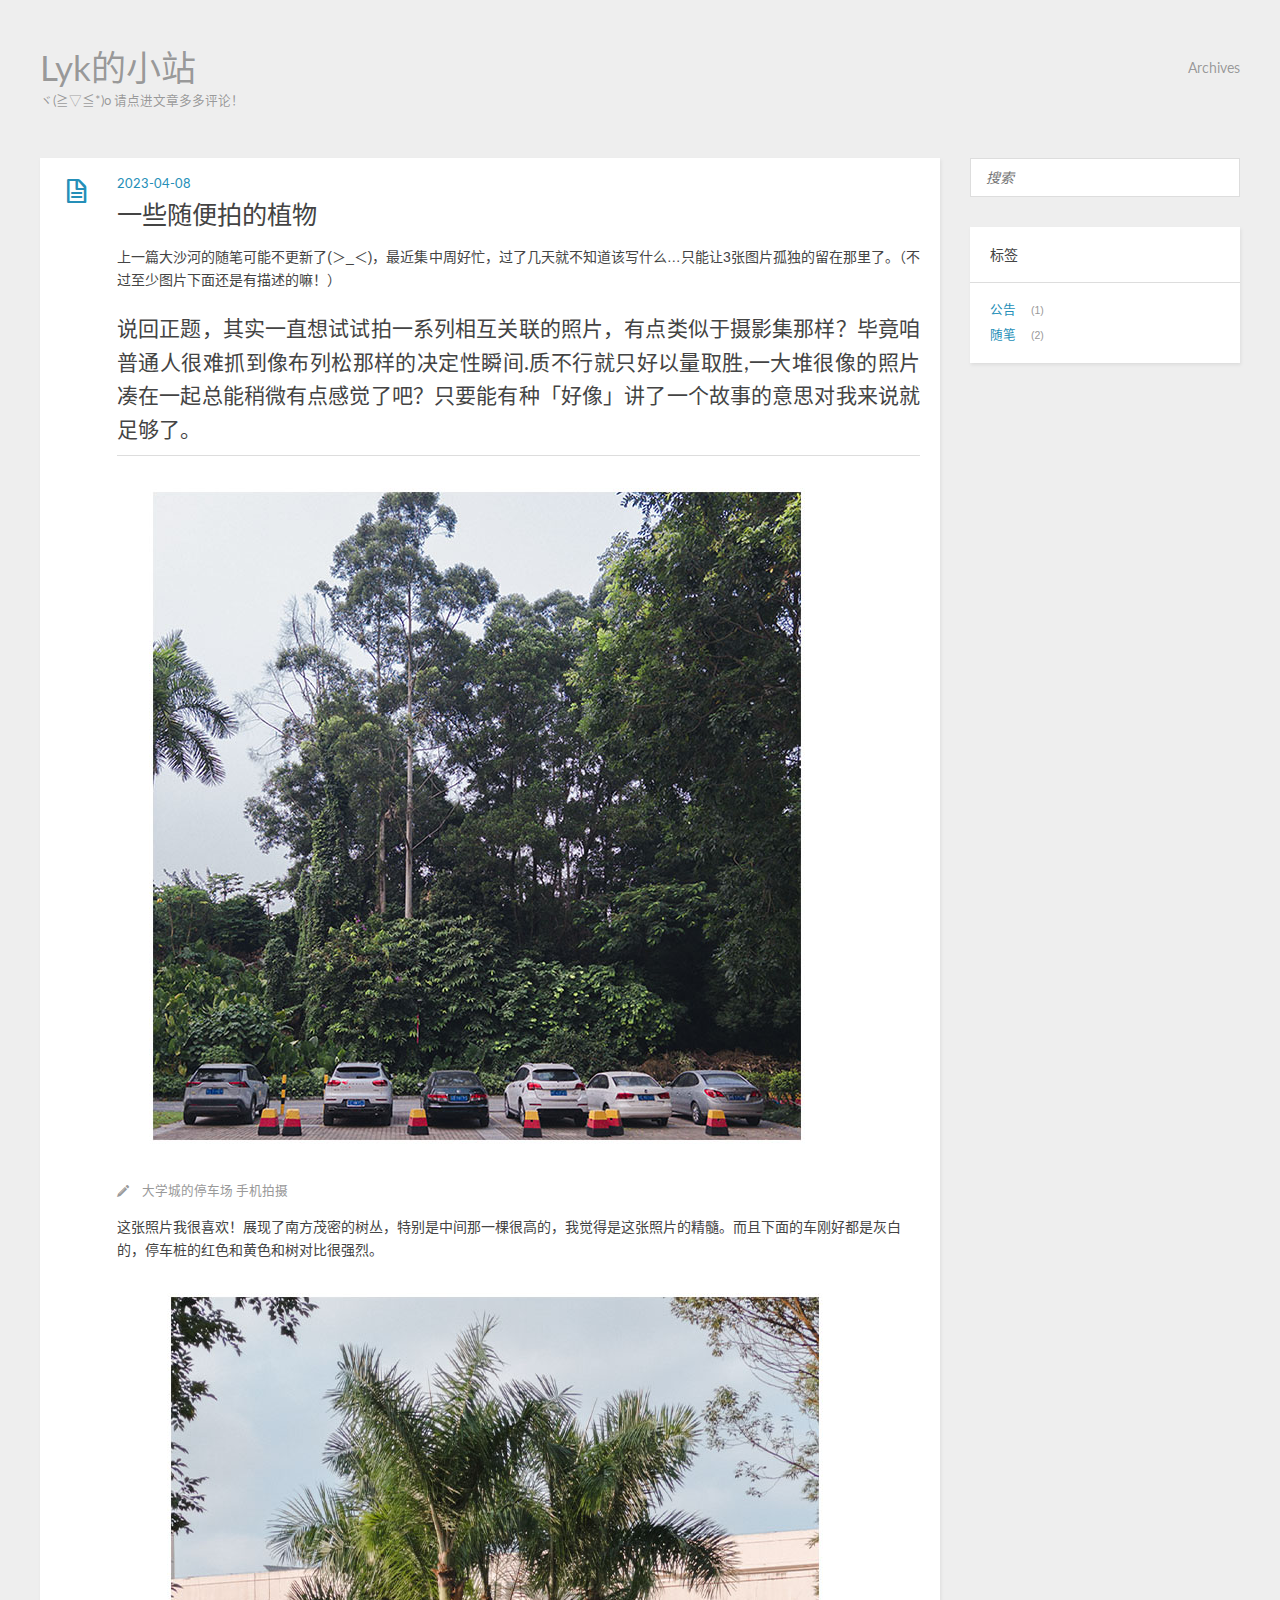
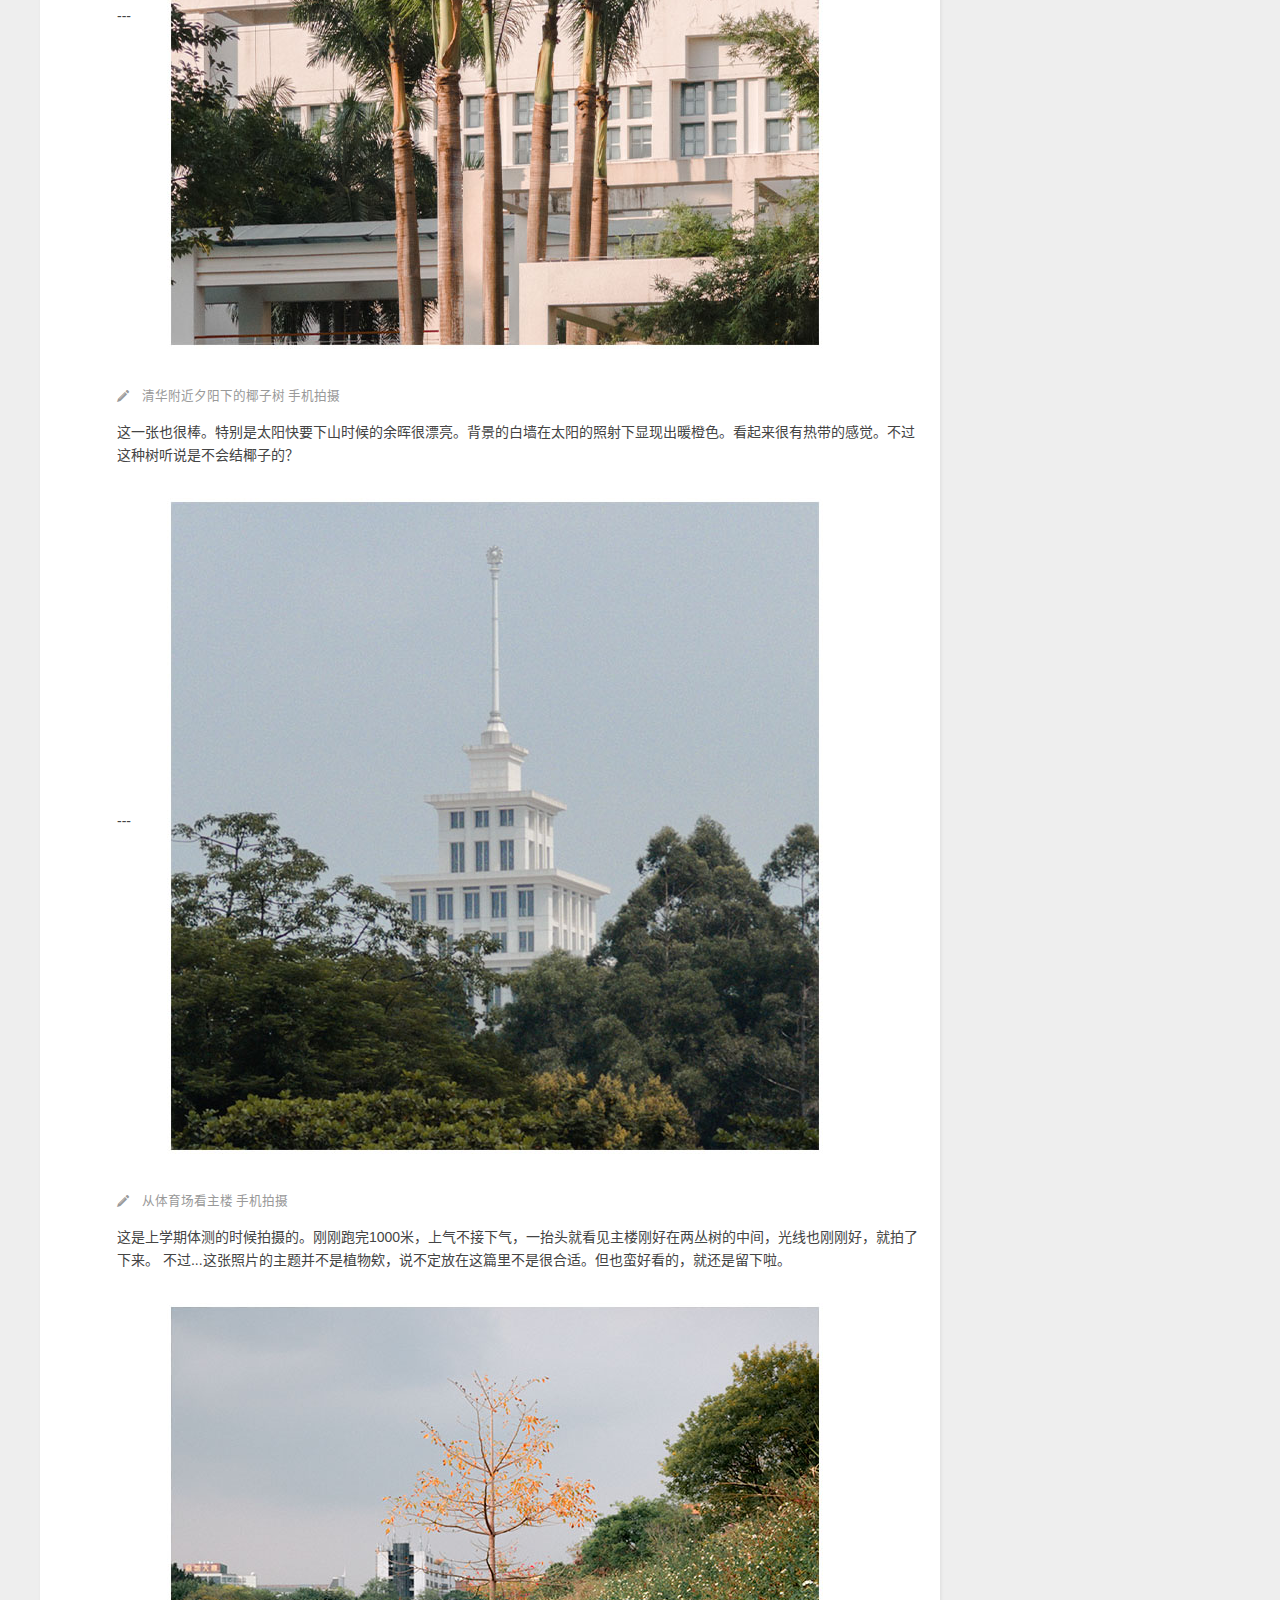
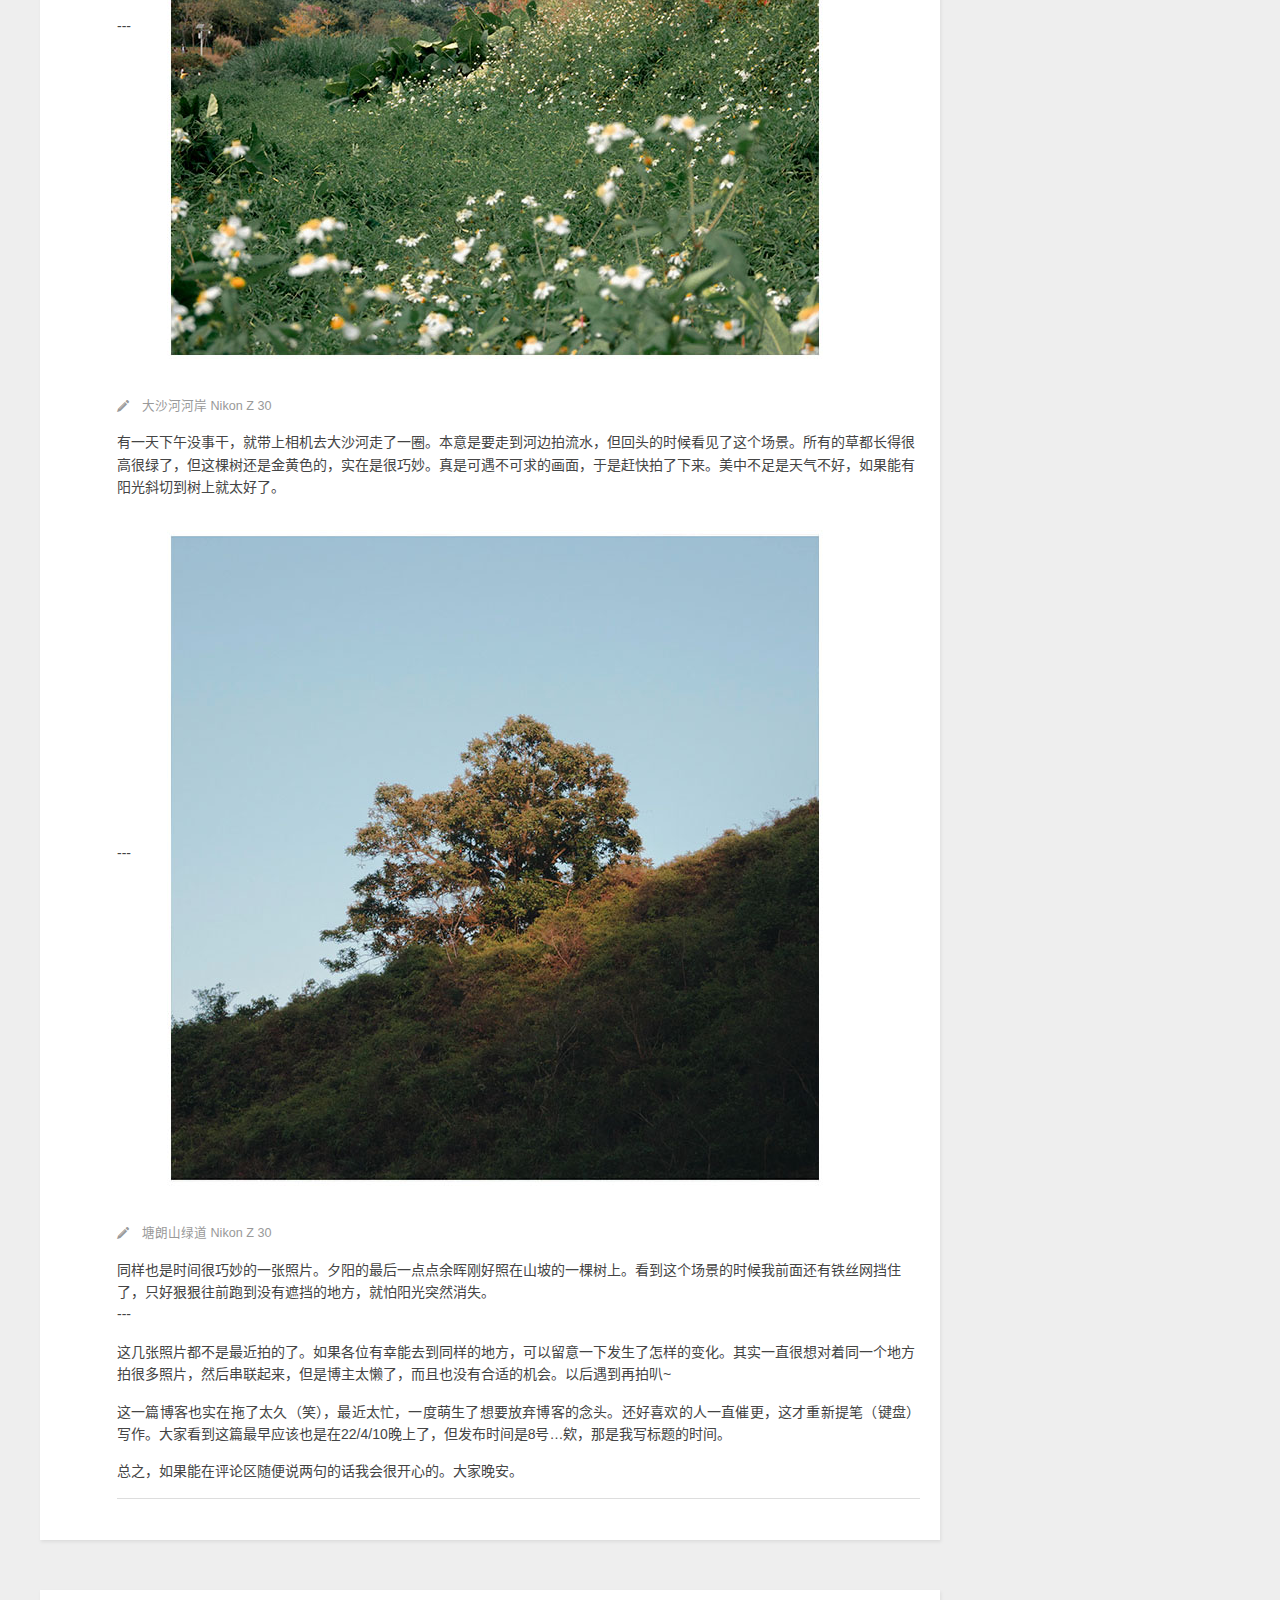
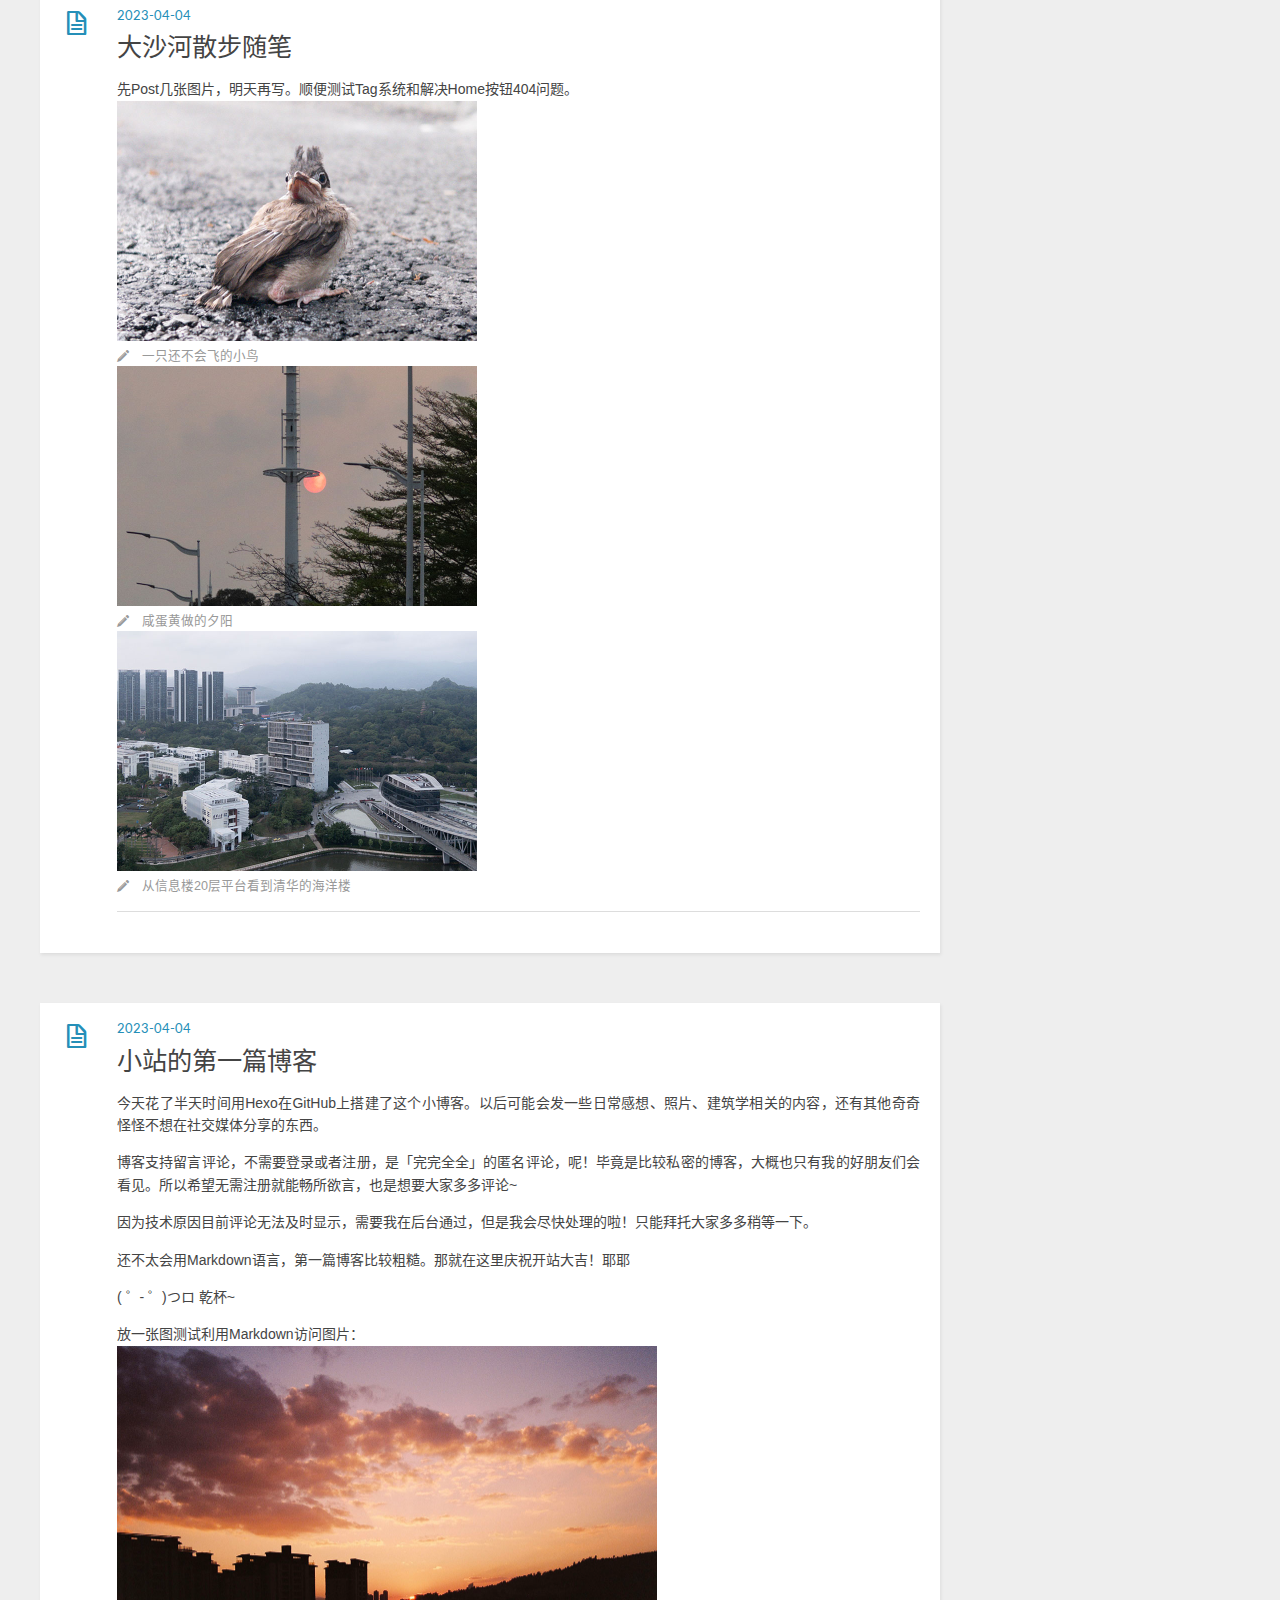
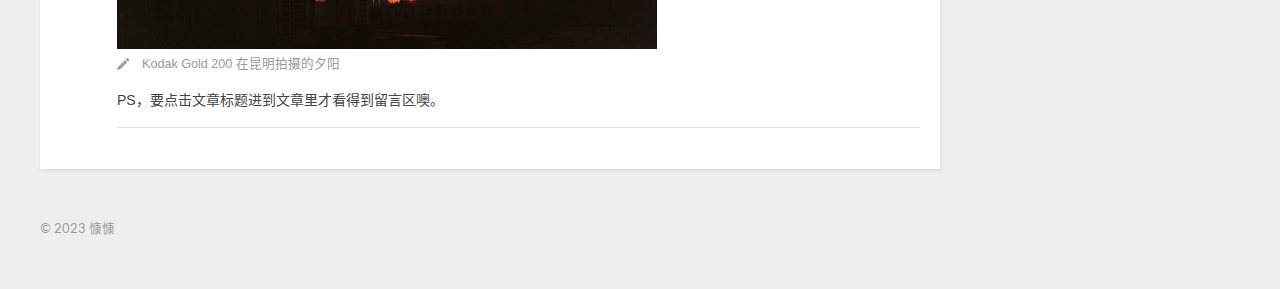
==== index.html @ 4bfc45bc "Site updated: 2023-04-10 20:25:50" ====
<!DOCTYPE HTML>
<html lang="zh-CN">
<head>
  <meta charset="utf-8">
  
  <title>Lyk的小站</title>
  <meta name="author" content="慷慷">
  
  <meta name="viewport" content="width=device-width, initial-scale=1, maximum-scale=1">

  
  <meta property="og:site_name" content="Lyk的小站"/>

  
    <meta property="og:image" content=""/>
  

  <link rel="shortcut icon" href="/favicon.png">
  
  
<link rel="stylesheet" href="/css/style.css">

  <!--[if lt IE 9]><script src="https://cdn.jsdelivr.net/npm/html5shiv@3.7.3/dist/html5shiv.min.js"></script><![endif]-->
  

<meta name="generator" content="Hexo 6.3.0"></head>


<body>
  <header id="header" class="inner"><div class="alignleft">
  <h1><a href="/">Lyk的小站</a></h1>
  <h2><a href="/">ヾ(≧▽≦*)o 请点进文章多多评论！</a></h2>
</div>
<nav id="main-nav" class="alignright">
  <ul>
    
      <li><a href="/archives">Archives</a></li>
    
  </ul>
  <div class="clearfix"></div>
</nav>
<div class="clearfix"></div>
</header>
  <div id="content" class="inner">
    <div id="main-col" class="alignleft"><div id="wrapper">
  <article id="post-一些随便拍的植物" class="h-entry post" itemprop="blogPost" itemscope itemtype="https://schema.org/BlogPosting">
  
  <div class="post-content">
    <header>
      
        <div class="icon"></div>
        <time class="dt-published" datetime="2023-04-08T10:37:23.000Z"><a href="/2023/04/08/%E4%B8%80%E4%BA%9B%E9%9A%8F%E4%BE%BF%E6%8B%8D%E7%9A%84%E6%A4%8D%E7%89%A9/">2023-04-08</a></time>
      
      
  
    <h1 class="title"><a href="/2023/04/08/%E4%B8%80%E4%BA%9B%E9%9A%8F%E4%BE%BF%E6%8B%8D%E7%9A%84%E6%A4%8D%E7%89%A9/">一些随便拍的植物</a></h1>
  

    </header>
    <div class="e-content entry" itemprop="articleBody">
      
        <p>上一篇大沙河的随笔可能不更新了(＞_＜)，最近集中周好忙，过了几天就不知道该写什么…只能让3张图片孤独的留在那里了。（不过至少图片下面还是有描述的嘛！）</p>
<h2 id="说回正题，其实一直想试试拍一系列相互关联的照片，有点类似于摄影集那样？毕竟咱普通人很难抓到像布列松那样的决定性瞬间-质不行就只好以量取胜-一大堆很像的照片凑在一起总能稍微有点感觉了吧？只要能有种「好像」讲了一个故事的意思对我来说就足够了。"><a href="#说回正题，其实一直想试试拍一系列相互关联的照片，有点类似于摄影集那样？毕竟咱普通人很难抓到像布列松那样的决定性瞬间-质不行就只好以量取胜-一大堆很像的照片凑在一起总能稍微有点感觉了吧？只要能有种「好像」讲了一个故事的意思对我来说就足够了。" class="headerlink" title="说回正题，其实一直想试试拍一系列相互关联的照片，有点类似于摄影集那样？毕竟咱普通人很难抓到像布列松那样的决定性瞬间.质不行就只好以量取胜,一大堆很像的照片凑在一起总能稍微有点感觉了吧？只要能有种「好像」讲了一个故事的意思对我来说就足够了。"></a>说回正题，其实一直想试试拍一系列相互关联的照片，有点类似于摄影集那样？毕竟咱普通人很难抓到像布列松那样的决定性瞬间.质不行就只好以量取胜,一大堆很像的照片凑在一起总能稍微有点感觉了吧？只要能有种「好像」讲了一个故事的意思对我来说就足够了。</h2><img src="/images/0408_1.jpg" alt="大学城的停车场 手机拍摄" width="720" height="720" align="middle" />

<p align = "left">
这张照片我很喜欢！展现了南方茂密的树丛，特别是中间那一棵很高的，我觉得是这张照片的精髓。而且下面的车刚好都是灰白的，停车桩的红色和黄色和树对比很强烈。
</p>
---
<img src="/images/0408_2.jpg" alt="清华附近夕阳下的椰子树 手机拍摄" width="720" height="720" align="middle" />

<p align = "left">
这一张也很棒。特别是太阳快要下山时候的余晖很漂亮。背景的白墙在太阳的照射下显现出暖橙色。看起来很有热带的感觉。不过这种树听说是不会结椰子的？
</p>
---
<img src="/images/0408_3.jpg" alt="从体育场看主楼 手机拍摄" width="720" height="720" align="middle" />

<p align = "left">
这是上学期体测的时候拍摄的。刚刚跑完1000米，上气不接下气，一抬头就看见主楼刚好在两丛树的中间，光线也刚刚好，就拍了下来。
不过...这张照片的主题并不是植物欸，说不定放在这篇里不是很合适。但也蛮好看的，就还是留下啦。
</p>
---
<img src="/images/0408_5.jpg" alt="大沙河河岸 Nikon Z 30" width="720" height="720" align="middle" />

<p align = "left">
有一天下午没事干，就带上相机去大沙河走了一圈。本意是要走到河边拍流水，但回头的时候看见了这个场景。所有的草都长得很高很绿了，但这棵树还是金黄色的，实在是很巧妙。真是可遇不可求的画面，于是赶快拍了下来。美中不足是天气不好，如果能有阳光斜切到树上就太好了。
</p>
---
<img src="/images/0408_6.jpg" alt="塘朗山绿道 Nikon Z 30" width="720" height="720" align="middle" />

<p align = "left">
同样也是时间很巧妙的一张照片。夕阳的最后一点点余晖刚好照在山坡的一棵树上。看到这个场景的时候我前面还有铁丝网挡住了，只好狠狠往前跑到没有遮挡的地方，就怕阳光突然消失。
</p>
---
<p align = "left">
这几张照片都不是最近拍的了。如果各位有幸能去到同样的地方，可以留意一下发生了怎样的变化。其实一直很想对着同一个地方拍很多照片，然后串联起来，但是博主太懒了，而且也没有合适的机会。以后遇到再拍叭~

<p>这一篇博客也实在拖了太久（笑），最近太忙，一度萌生了想要放弃博客的念头。还好喜欢的人一直催更，这才重新提笔（键盘）写作。大家看到这篇最早应该也是在22&#x2F;4&#x2F;10晚上了，但发布时间是8号…欸，那是我写标题的时间。</p>
<p>总之，如果能在评论区随便说两句的话我会很开心的。大家晚安。</p>
</p>
      
    </div>
    <footer>
      
        
        
      
      <div class="clearfix"></div>
    </footer>
  </div>
</article>




  <article id="post-大沙河散步随笔" class="h-entry post" itemprop="blogPost" itemscope itemtype="https://schema.org/BlogPosting">
  
  <div class="post-content">
    <header>
      
        <div class="icon"></div>
        <time class="dt-published" datetime="2023-04-04T13:15:57.000Z"><a href="/2023/04/04/%E5%A4%A7%E6%B2%99%E6%B2%B3%E6%95%A3%E6%AD%A5%E9%9A%8F%E7%AC%94/">2023-04-04</a></time>
      
      
  
    <h1 class="title"><a href="/2023/04/04/%E5%A4%A7%E6%B2%99%E6%B2%B3%E6%95%A3%E6%AD%A5%E9%9A%8F%E7%AC%94/">大沙河散步随笔</a></h1>
  

    </header>
    <div class="e-content entry" itemprop="articleBody">
      
        <p>先Post几张图片，明天再写。顺便测试Tag系统和解决Home按钮404问题。<br><img src="/images/0404_1.jpg" alt="一只还不会飞的小鸟" width="360" height="240" align="middle" /></p>
<img src="/images/0404_2.jpg" alt="咸蛋黄做的夕阳" width="360" height="240" align="middle" />

<img src="/images/0404_3.jpg" alt="从信息楼20层平台看到清华的海洋楼" width="360" height="240" align="middle" />
      
    </div>
    <footer>
      
        
        
      
      <div class="clearfix"></div>
    </footer>
  </div>
</article>




  <article id="post-小站的第一篇博客" class="h-entry post" itemprop="blogPost" itemscope itemtype="https://schema.org/BlogPosting">
  
  <div class="post-content">
    <header>
      
        <div class="icon"></div>
        <time class="dt-published" datetime="2023-04-04T08:40:36.000Z"><a href="/2023/04/04/%E5%B0%8F%E7%AB%99%E7%9A%84%E7%AC%AC%E4%B8%80%E7%AF%87%E5%8D%9A%E5%AE%A2/">2023-04-04</a></time>
      
      
  
    <h1 class="title"><a href="/2023/04/04/%E5%B0%8F%E7%AB%99%E7%9A%84%E7%AC%AC%E4%B8%80%E7%AF%87%E5%8D%9A%E5%AE%A2/">小站的第一篇博客</a></h1>
  

    </header>
    <div class="e-content entry" itemprop="articleBody">
      
        <p>今天花了半天时间用Hexo在GitHub上搭建了这个小博客。以后可能会发一些日常感想、照片、建筑学相关的内容，还有其他奇奇怪怪不想在社交媒体分享的东西。</p>
<p>博客支持留言评论，不需要登录或者注册，是「完完全全」的匿名评论，呢！毕竟是比较私密的博客，大概也只有我的好朋友们会看见。所以希望无需注册就能畅所欲言，也是想要大家多多评论~</p>
<p>因为技术原因目前评论无法及时显示，需要我在后台通过，但是我会尽快处理的啦！只能拜托大家多多稍等一下。</p>
<p>还不太会用Markdown语言，第一篇博客比较粗糙。那就在这里庆祝开站大吉！耶耶</p>
<p> ( ゜- ゜)つロ 乾杯~</p>
<p>放一张图测试利用Markdown访问图片：<br><img src="/images/Sunset.jpg" alt="Kodak Gold 200 在昆明拍摄的夕阳" width="540" height="303" align="middle" /></p>
<p>PS，要点击文章标题进到文章里才看得到留言区噢。</p>

      
    </div>
    <footer>
      
        
        
      
      <div class="clearfix"></div>
    </footer>
  </div>
</article>





<nav id="pagination">
  
  
  <div class="clearfix"></div>
</nav></div></div>
    <aside id="sidebar" class="alignright">
  <div class="search">
  <form action="//google.com/search" method="get" accept-charset="utf-8">
    <input type="search" name="q" results="0" placeholder="搜索">
    <input type="hidden" name="as_sitesearch" value="example.com">
  </form>
</div>


  

  
<div class="widget tag">
  <h3 class="title">标签</h3>
  <ul class="entry">
  
    <li><a href="/tags/%E5%85%AC%E5%91%8A/">公告</a><small>1</small></li>
  
    <li><a href="/tags/%E9%9A%8F%E7%AC%94/">随笔</a><small>2</small></li>
  
  </ul>
</div>

</aside>
    <div class="clearfix"></div>
  </div>
  <footer id="footer" class="inner"><div class="alignleft">
  
  &copy; 2023 慷慷
  
</div>
<div class="clearfix"></div></footer>
  
<script src="/js/jquery-3.4.1.min.js"></script>


<script src="/js/jquery.imagesloaded.min.js"></script>


<script src="/js/gallery.js"></script>





<link rel="stylesheet" href="/fancybox/jquery.fancybox.css">


<script src="/fancybox/jquery.fancybox.pack.js"></script>

<script>
(function($){
  $('.fancybox').fancybox();
})(jQuery);
</script>

</body>
</html>
---- css/style.css ----
@import url("//fonts.googleapis.com/css?family=Lato:400,400italic");
@font-face {
  font-family: 'FontAwesome';
  font-style: normal;
  font-weight: normal;
  src: url("font/fontawesome-webfont.eot?#iefix") format('embedded-opentype'), url("font/fontawesome-webfont.woff") format('woff'), url("font/fontawesome-webfont.ttf") format('truetype'), url("font/fontawesome-webfont.svg#FontAwesomeRegular") format('svg');
}
* {
  margin: 0;
  padding: 0;
}
body {
  background: #eee;
  color: #444;
  font-family: "Helvetica Neue", "Helvetica", Arial, sans-serif;
  font-size: 14px;
  text-shadow: 0 0 1px transparent;
}
@media screen and (max-width: 1260px) {
  body {
    margin: 0 30px;
  }
}
@media screen and (max-width: 600px) {
  body {
    font-size: 13px;
  }
}
h1,
h2,
h3,
h4,
h5,
h6 {
  font-family: "Lato", Helvetica Neue, Helvetica, Arial, sans-serif;
}
h1 {
  font-size: 1.8em;
}
h2 {
  font-size: 1.5em;
}
h3 {
  font-size: 1.3em;
}
a {
  text-decoration: none;
  color: #258fb8;
}
a:hover {
  text-decoration: underline;
}
.alignleft {
  float: left;
}
.alignright {
  float: right;
}
.clearfix {
  zoom: 1;
}
.clearfix:before,
.clearfix:after {
  content: "";
  display: table;
}
.clearfix:after {
  clear: both;
}
.inner {
  width: 1200px;
  margin: 0 auto;
}
@media screen and (max-width: 1260px) {
  .inner {
    width: 100%;
  }
}
#main-col {
  width: 900px;
}
@media screen and (max-width: 1260px) {
  #main-col {
    width: 100%;
    margin-right: -300px;
  }
}
@media screen and (max-width: 900px) {
  #main-col {
    margin-right: 0;
    float: none;
  }
}
@media screen and (max-width: 1260px) {
  #wrapper {
    margin-right: 300px;
  }
}
@media screen and (max-width: 900px) {
  #wrapper {
    margin-right: 0;
  }
}
#header {
  text-shadow: 0 0 1px #fff;
  margin: 50px auto;
}
#header a {
  color: #999;
}
#header a:hover {
  color: #258fb8;
  text-decoration: none;
}
#header h1 {
  font-weight: normal;
  font-size: 2.5em;
  line-height: 1;
}
#header h2 {
  font-weight: normal;
  font-size: 0.9em;
  line-height: 1;
  margin-top: 10px;
}
#header #main-nav {
  font-family: "Lato", Helvetica Neue, Helvetica, Arial, sans-serif;
  line-height: 2.5em;
}
#header #main-nav ul {
  list-style: none;
}
#header #main-nav ul li {
  float: left;
  margin-left: 30px;
}
article {
  -webkit-box-shadow: 1px 2px 3px #ddd;
  box-shadow: 1px 2px 3px #ddd;
  background: #fff;
}
article.page {
  padding-left: 20px;
}
article.page .icon {
  display: none;
}
article.post .icon:before {
  content: '\f016';
}
article.photo .icon:before {
  content: '\f030';
}
article.link .icon:before {
  content: '\f0c1';
}
article.link .title a:after {
  content: '\f08e';
  color: #999;
  font: 12px FontAwesome;
  padding-left: 10px;
  vertical-align: super;
}
article .post-content {
  padding: 20px 20px 15px 77px;
  margin-bottom: 50px;
  position: relative;
}
@media screen and (max-width: 600px) {
  article .post-content {
    padding-left: 20px;
  }
}
article .gallery {
  overflow: hidden;
  position: relative;
}
article .gallery:hover .control {
  opacity: 1;
  -ms-filter: none;
  filter: none;
}
article .gallery img {
  min-width: 100%;
  max-width: 100%;
  height: auto;
  position: absolute;
  top: 0;
  left: 0;
  opacity: 0;
  -ms-filter: "progid:DXImageTransform.Microsoft.Alpha(Opacity=0)";
  filter: alpha(opacity=0);
}
article .gallery .control {
  opacity: 0;
  -ms-filter: "progid:DXImageTransform.Microsoft.Alpha(Opacity=0)";
  filter: alpha(opacity=0);
  -webkit-transition: 0.3s;
  -moz-transition: 0.3s;
  -o-transition: 0.3s;
  -ms-transition: 0.3s;
  transition: 0.3s;
}
article .gallery .prev,
article .gallery .next {
  position: absolute;
  top: 0;
  width: 50%;
  height: 100%;
  cursor: pointer;
}
article .gallery .prev:before,
article .gallery .next:before {
  position: absolute;
  font: 24px/1 FontAwesome;
  text-align: center;
  width: 24px;
  text-shadow: 0 0 15px rgba(0,0,0,0.5);
  color: #fff;
  margin-top: -12px;
  top: 50%;
}
article .gallery .prev {
  left: 0;
}
article .gallery .prev:before {
  content: '\f053';
  left: 10px;
}
article .gallery .next {
  right: 0;
}
article .gallery .next:before {
  content: '\f054';
  right: 10px;
}
article header .icon {
  width: 32px;
  height: 32px;
  margin-right: 25px;
  position: absolute;
  top: 20px;
  left: 20px;
  color: #258fb8;
}
@media screen and (max-width: 600px) {
  article header .icon {
    display: none;
  }
}
article header .icon:before {
  position: absolute;
  font: 32px FontAwesome;
  top: 0;
  left: 0;
  width: 32px;
  text-align: center;
}
article header time {
  color: #999;
  font: 0.9em "Lato", Helvetica Neue, Helvetica, Arial, sans-serif;
  margin-bottom: 5px;
  display: block;
  line-height: 1;
}
article header .title {
  font-weight: normal;
}
article header .title a {
  color: #444;
}
article header .title a:hover {
  color: #258fb8;
  text-decoration: none;
}
article .entry {
  text-align: justify;
  line-height: 1.6;
}
article .entry p,
article .entry blockquote,
article .entry ul,
article .entry ol,
article .entry dl,
article .entry table,
article .entry iframe,
article .entry h3,
article .entry h4,
article .entry h5,
article .entry h6,
article .entry .video-container {
  margin-top: 15px;
}
article .entry table {
  border-collapse: collapse;
  border-spacing: 0;
  empty-cells: show;
  border: 1px solid #e2e2e2;
  width: 100%;
}
article .entry table th {
  white-space: nowrap;
  color: #444;
  font-weight: 600;
  background: #eee;
}
article .entry table td,
article .entry table th {
  border: 1px solid #e2e2e2;
  padding: 8px 16px;
  text-align: left;
}
article .entry figure.highlight table {
  border: none;
  width: auto;
  border-collapse: separate;
}
article .entry blockquote {
  border-top: 1px solid #ddd;
  border-bottom: 1px solid #ddd;
  font-style: italic;
  font-family: "Georgia", serif;
  font-size: 1.2em;
  padding: 0 30px 15px;
  text-align: center;
}
article .entry blockquote footer {
  border-top: none;
  font-size: 0.8em;
  line-height: 1;
  margin: 20px 0 0;
  padding-top: 0;
}
article .entry blockquote footer cite:before {
  content: '—';
  color: #ccc;
  padding: 0 0.5em;
}
article .entry code,
article .entry pre {
  font-family: Monaco, Menlo, Consolas, Courier New, monospace;
}
article .entry code {
  background: #eee;
  color: #666;
  padding: 0 5px;
  margin: 0 2px;
  font-size: 0.9em;
  border: 1px solid #ddd;
  border-radius: 3px;
}
article .entry pre {
  background: #eee;
  border: 1px solid #ddd;
  margin-top: 15px;
  overflow: auto;
  padding: 7px 15px;
  border-radius: 2px;
}
article .entry pre code {
  background: none;
  padding: 0;
  margin: 0;
  border: none;
  border-radius: 0;
}
article .entry ul,
article .entry ol,
article .entry dl {
  margin-left: 20px;
}
article .entry ul ul,
article .entry ol ul,
article .entry dl ul,
article .entry ul ol,
article .entry ol ol,
article .entry dl ol,
article .entry ul dl,
article .entry ol dl,
article .entry dl dl {
  margin-top: 0;
}
article .entry h1,
article .entry h2 {
  font-weight: normal;
  border-bottom: 1px solid #ddd;
  padding-bottom: 10px;
  margin-top: 20px;
}
article .entry h3,
article .entry h4,
article .entry h5,
article .entry h6 {
  font-weight: normal;
}
article .entry img,
article .entry video {
  max-width: 100%;
  height: auto;
  border: none;
}
article .entry iframe {
  border: none;
}
article .entry .caption {
  display: block;
  margin-top: 5px;
  color: #999;
  position: relative;
  font-size: 0.9em;
  padding-left: 25px;
}
article .entry .caption:before {
  content: '\f040';
  position: absolute;
  font: 1.3em FontAwesome;
  position: absolute;
  left: 0;
  top: 3px;
}
article .entry .video-container {
  position: relative;
  padding-bottom: 56.25%;
  padding-top: 30px;
  height: 0;
  overflow: hidden;
}
article .entry .video-container iframe,
article .entry .video-container object,
article .entry .video-container embed {
  position: absolute;
  top: 0;
  left: 0;
  width: 100%;
  height: 100%;
  margin-top: 0;
}
article .entry .pullquote {
  float: right;
  border: none;
  padding: 0;
  margin: 1em 0 0.5em 1.5em;
  text-align: left;
  width: 45%;
  font-size: 1.5em;
}
article footer {
  margin-top: 15px;
  padding-top: 10px;
  border-top: 1px solid #ddd;
  color: #999;
  font-size: 0.9em;
  line-height: 16px;
  position: relative;
  min-height: 16px;
}
article footer a {
  color: #999;
}
article footer a:hover {
  color: #258fb8;
  text-decoration: none;
}
article footer a:before {
  font: 1.1em FontAwesome;
  padding-right: 10px;
  vertical-align: middle;
}
article footer a.more-link:before {
  content: '\f054';
}
article footer a.comment-link:before {
  content: '\f075';
}
article footer .categories,
article footer .tags {
  position: relative;
  padding-left: 25px;
  margin: 5px 0;
}
article footer .categories:before,
article footer .tags:before {
  position: absolute;
  font: 1.1em FontAwesome;
}
article footer .categories:before {
  content: '\f07b';
  top: 2px;
  left: 1px;
}
article footer .tags:before {
  content: '\f02b';
  top: 3px;
  left: 2px;
}
article footer .addthis {
  margin-top: 15px;
}
article footer .addthis iframe {
  margin-top: 0;
}
#comment {
  padding: 20px;
  background: #fff;
  -webkit-box-shadow: 1px 2px 3px #ddd;
  box-shadow: 1px 2px 3px #ddd;
  margin-bottom: 50px;
}
#comment .title {
  font-weight: normal;
  margin-bottom: 15px;
}
#pagination a {
  display: block;
  padding: 5px 10px;
  background: #ddd;
  color: #999;
  font-family: "Lato", Helvetica Neue, Helvetica, Arial, sans-serif;
  text-shadow: 0 0 1px #fff;
  margin-bottom: 50px;
}
#pagination a:hover {
  background: #258fb8;
  color: #fff;
  text-decoration: none;
  text-shadow: none;
}
#pagination .prev:before {
  content: '\f053';
  padding-right: 10px;
  font-family: FontAwesome;
}
#pagination .next:after {
  content: '\f054';
  padding-left: 10px;
  font-family: FontAwesome;
}
.archive-title {
  color: #999;
  font-weight: normal;
  margin-bottom: 30px;
  text-shadow: 0 0 1px #fff;
}
.archive-title:before {
  font-family: FontAwesome;
  content: '\f073';
  padding-right: 15px;
}
.archive-title.tag:before {
  content: '\f02b';
}
.archive-title.category:before {
  content: '\f07b';
}
.archive {
  -webkit-box-shadow: 1px 2px 3px #ddd;
  box-shadow: 1px 2px 3px #ddd;
  border-bottom: 1px solid #ddd;
  margin-bottom: 50px;
}
.archive article {
  -webkit-box-shadow: none;
  box-shadow: none;
}
.archive article .post-content {
  margin-bottom: 0;
}
#sidebar {
  width: 270px;
  line-height: 1.8em;
}
@media screen and (max-width: 900px) {
  #sidebar {
    float: none;
    width: 100%;
  }
}
#sidebar .widget {
  background: #fff;
  -webkit-box-shadow: 1px 2px 3px #ddd;
  box-shadow: 1px 2px 3px #ddd;
  margin-bottom: 30px;
  word-wrap: break-word;
}
#sidebar .widget .title {
  padding: 15px 20px;
  font-size: 1em;
  border-bottom: 1px solid #ddd;
  font-weight: normal;
}
#sidebar .widget .entry {
  font-size: 0.9em;
  padding: 15px 20px;
}
#sidebar .widget ul,
#sidebar .widget ol,
#sidebar .widget dl {
  list-style: none;
}
#sidebar .widget ul ul,
#sidebar .widget ol ul,
#sidebar .widget dl ul,
#sidebar .widget ul ol,
#sidebar .widget ol ol,
#sidebar .widget dl ol,
#sidebar .widget ul dl,
#sidebar .widget ol dl,
#sidebar .widget dl dl {
  list-style: disc;
  margin-left: 20px;
}
#sidebar .search {
  margin-bottom: 30px;
}
#sidebar .search input {
  background: #fff;
  font-family: "Lato", Helvetica Neue, Helvetica, Arial, sans-serif;
  font-style: italic;
  font-size: 1em;
  padding: 10px 15px;
  border: 1px solid #ddd;
  width: 100%;
  -webkit-box-sizing: border-box;
  -moz-box-sizing: border-box;
  box-sizing: border-box;
  color: #999;
}
#sidebar .search input:focus {
  color: #444;
}
#sidebar .tag small {
  margin-left: 15px;
  color: #999;
}
#sidebar .tag small:before {
  content: '(';
}
#sidebar .tag small:after {
  content: ')';
}
#sidebar .twitter li {
  border-bottom: 1px solid #ddd;
  padding: 15px 20px;
  font-size: 0.9em;
}
#sidebar .twitter li:last-of-type {
  border-bottom: none;
}
#sidebar .twitter small {
  display: block;
  margin-top: 10px;
  color: #999;
  line-height: 1;
}
#sidebar .tagcloud .entry {
  padding-right: 5px;
}
#sidebar .tagcloud a {
  margin-right: 10px;
  display: inline-block;
}
#footer {
  color: #999;
  margin-bottom: 50px;
  font: 0.9em/1.6 "Lato", Helvetica Neue, Helvetica, Arial, sans-serif;
  text-shadow: 0 0 1px #fff;
}
.entry .gist {
  background: #eee;
  border: 1px solid #ddd;
  margin-top: 15px;
  padding: 7px 15px;
  border-radius: 2px;
  text-shadow: 0 0 1px #fff;
  line-height: 1.6;
  overflow: auto;
  color: #666;
}
.entry .gist .gist-file {
  border: none;
  font-family: inherit;
  margin: 0;
  font-size: 0.9em;
}
.entry .gist .gist-file .gist-data {
  background: none;
  border-bottom: none;
}
.entry .gist .gist-file .gist-data pre {
  padding: 0 !important;
  font-family: Monaco, Menlo, Consolas, Courier New, monospace;
}
.entry .gist .gist-file .gist-meta {
  background: none;
  color: #999;
  margin-top: 5px;
  padding: 0;
  text-shadow: 0 0 1px #fff;
  font-size: 100%;
}
.entry .gist .gist-file .gist-meta a {
  color: #258fb8;
}
.entry .gist .gist-file .gist-meta a:visited {
  color: #258fb8;
}
figure.highlight {
  background: #eee;
  border: 1px solid #ddd;
  margin-top: 15px;
  padding: 7px 15px;
  border-radius: 2px;
  text-shadow: 0 0 1px #fff;
  line-height: 1.6;
  overflow: auto;
  position: relative;
  font-size: 0.9em;
}
figure.highlight figcaption {
  color: #999;
  margin-bottom: 5px;
  text-shadow: 0 0 1px #fff;
}
figure.highlight figcaption a {
  position: absolute;
  right: 15px;
}
figure.highlight pre {
  border: none;
  padding: 0;
  margin: 0;
}
figure.highlight table {
  margin-top: 0;
  border-spacing: 0;
}
figure.highlight .gutter {
  color: #999;
  padding: 0;
  padding-right: 15px;
  border: 0;
  border-right: 1px solid #ddd;
  text-align: right;
}
figure.highlight .code {
  padding-left: 15px;
  border: 0;
  border-left: 1px solid #fff;
  color: #666;
}
figure.highlight .line {
  height: 20px;
}
figure.highlight .line.marked {
  background: #d6d6d6;
}
pre .comment,
pre .template_comment,
pre .diff .header,
pre .doctype,
pre .pi,
pre .lisp .string,
pre .javadoc {
  color: #93a1a1;
  font-style: italic;
}
pre .keyword,
pre .winutils,
pre .method,
pre .addition,
pre .css .tag,
pre .request,
pre .status,
pre .nginx .title {
  color: #859900;
}
pre .number,
pre .command,
pre .string,
pre .tag .value,
pre .phpdoc,
pre .tex .formula,
pre .regexp,
pre .hexcolor {
  color: #2aa198;
}
pre .title,
pre .localvars,
pre .chunk,
pre .decorator,
pre .built_in,
pre .identifier,
pre .vhdl,
pre .literal,
pre .id {
  color: #268bd2;
}
pre .attribute,
pre .variable,
pre .lisp .body,
pre .smalltalk .number,
pre .constant,
pre .class .title,
pre .parent,
pre .haskell .type {
  color: #b58900;
}
pre .preprocessor,
pre .preprocessor .keyword,
pre .shebang,
pre .symbol,
pre .symbol .string,
pre .diff .change,
pre .special,
pre .attr_selector,
pre .important,
pre .subst,
pre .cdata,
pre .clojure .title {
  color: #cb4b16;
}
pre .deletion {
  color: #dc322f;
}
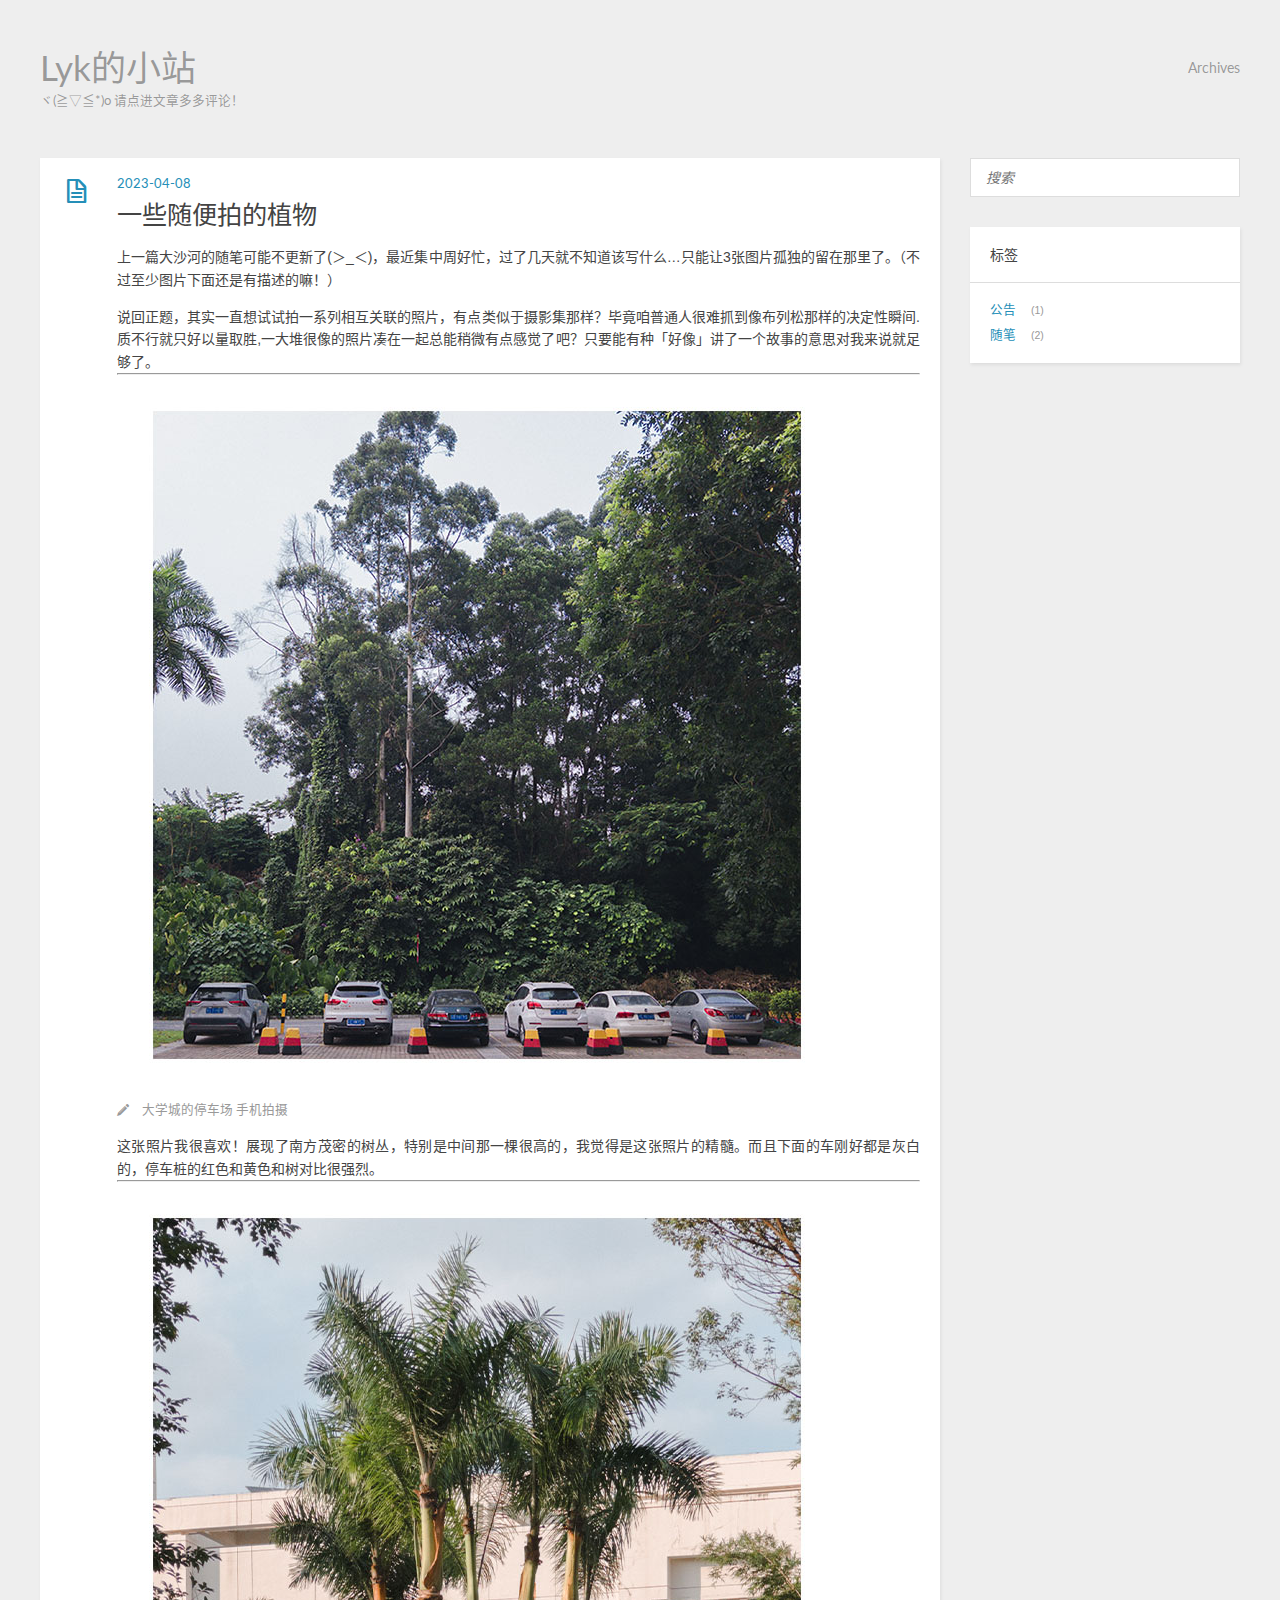
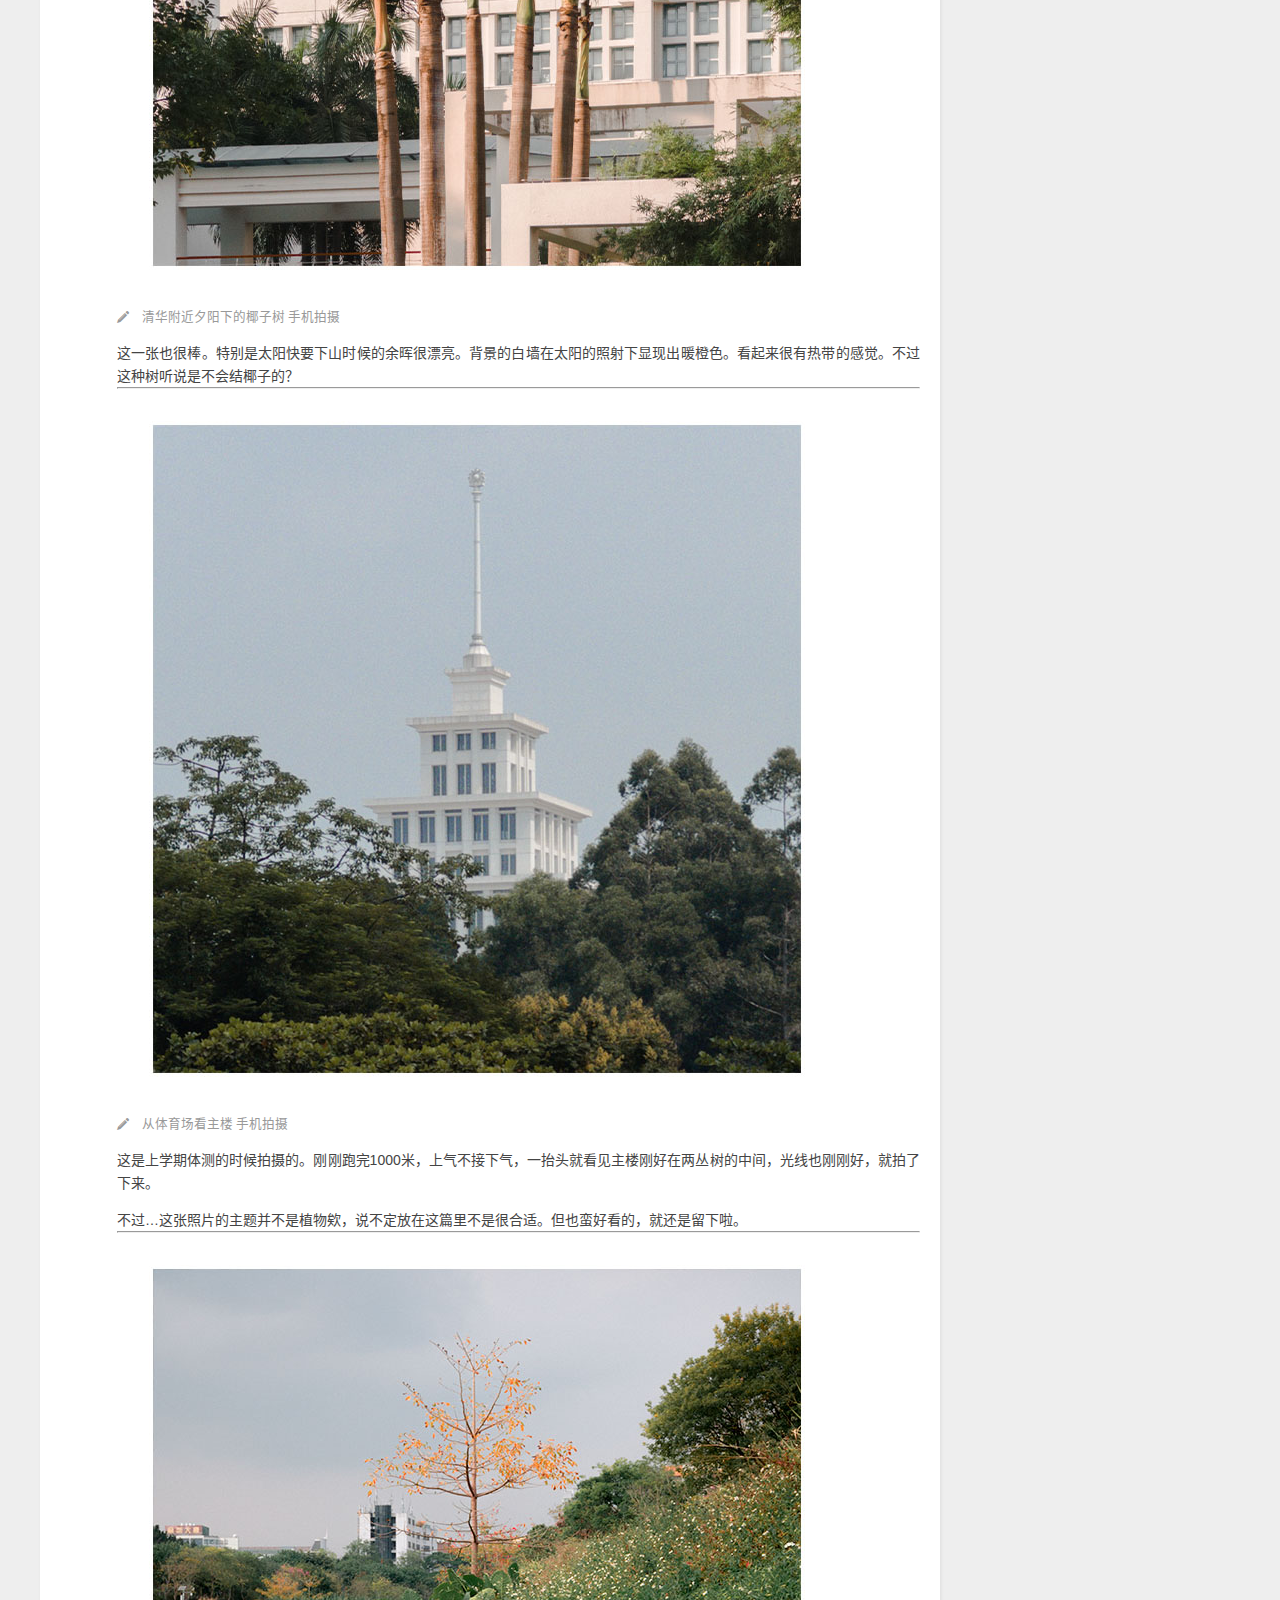
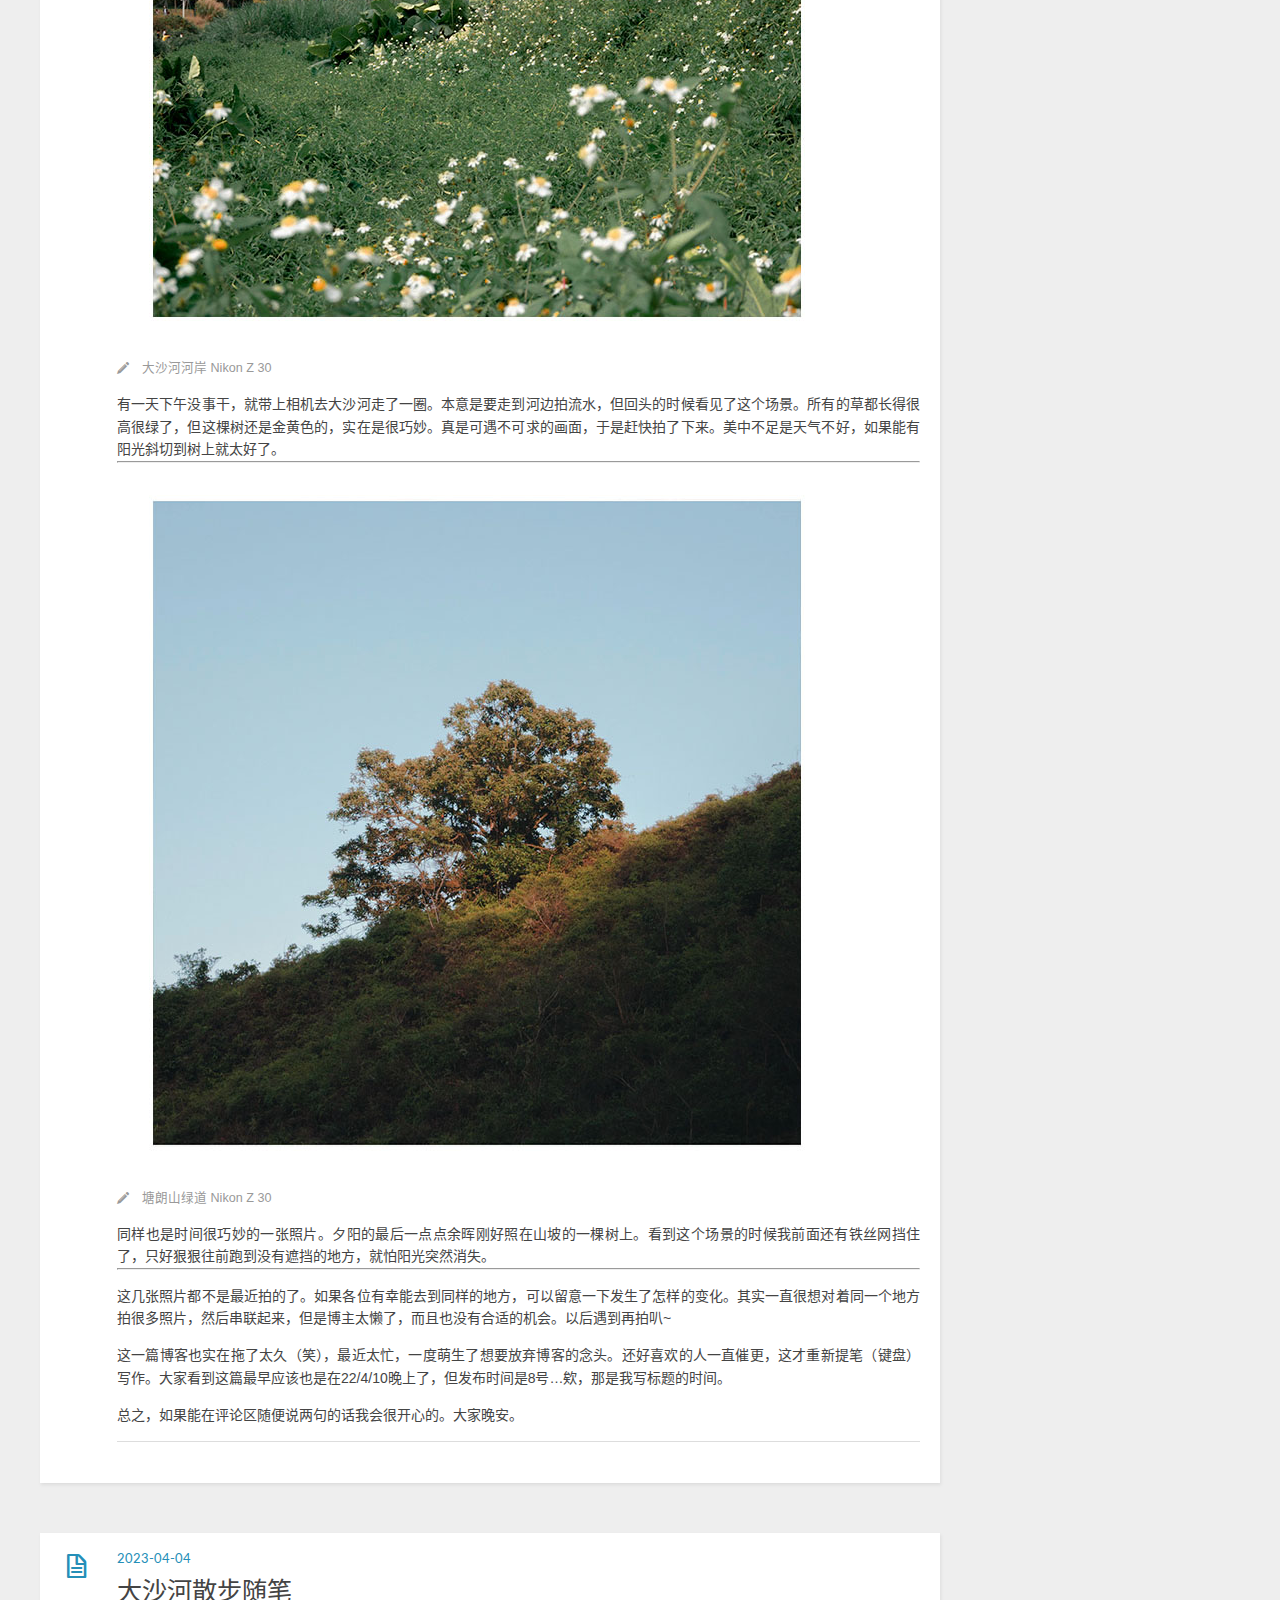
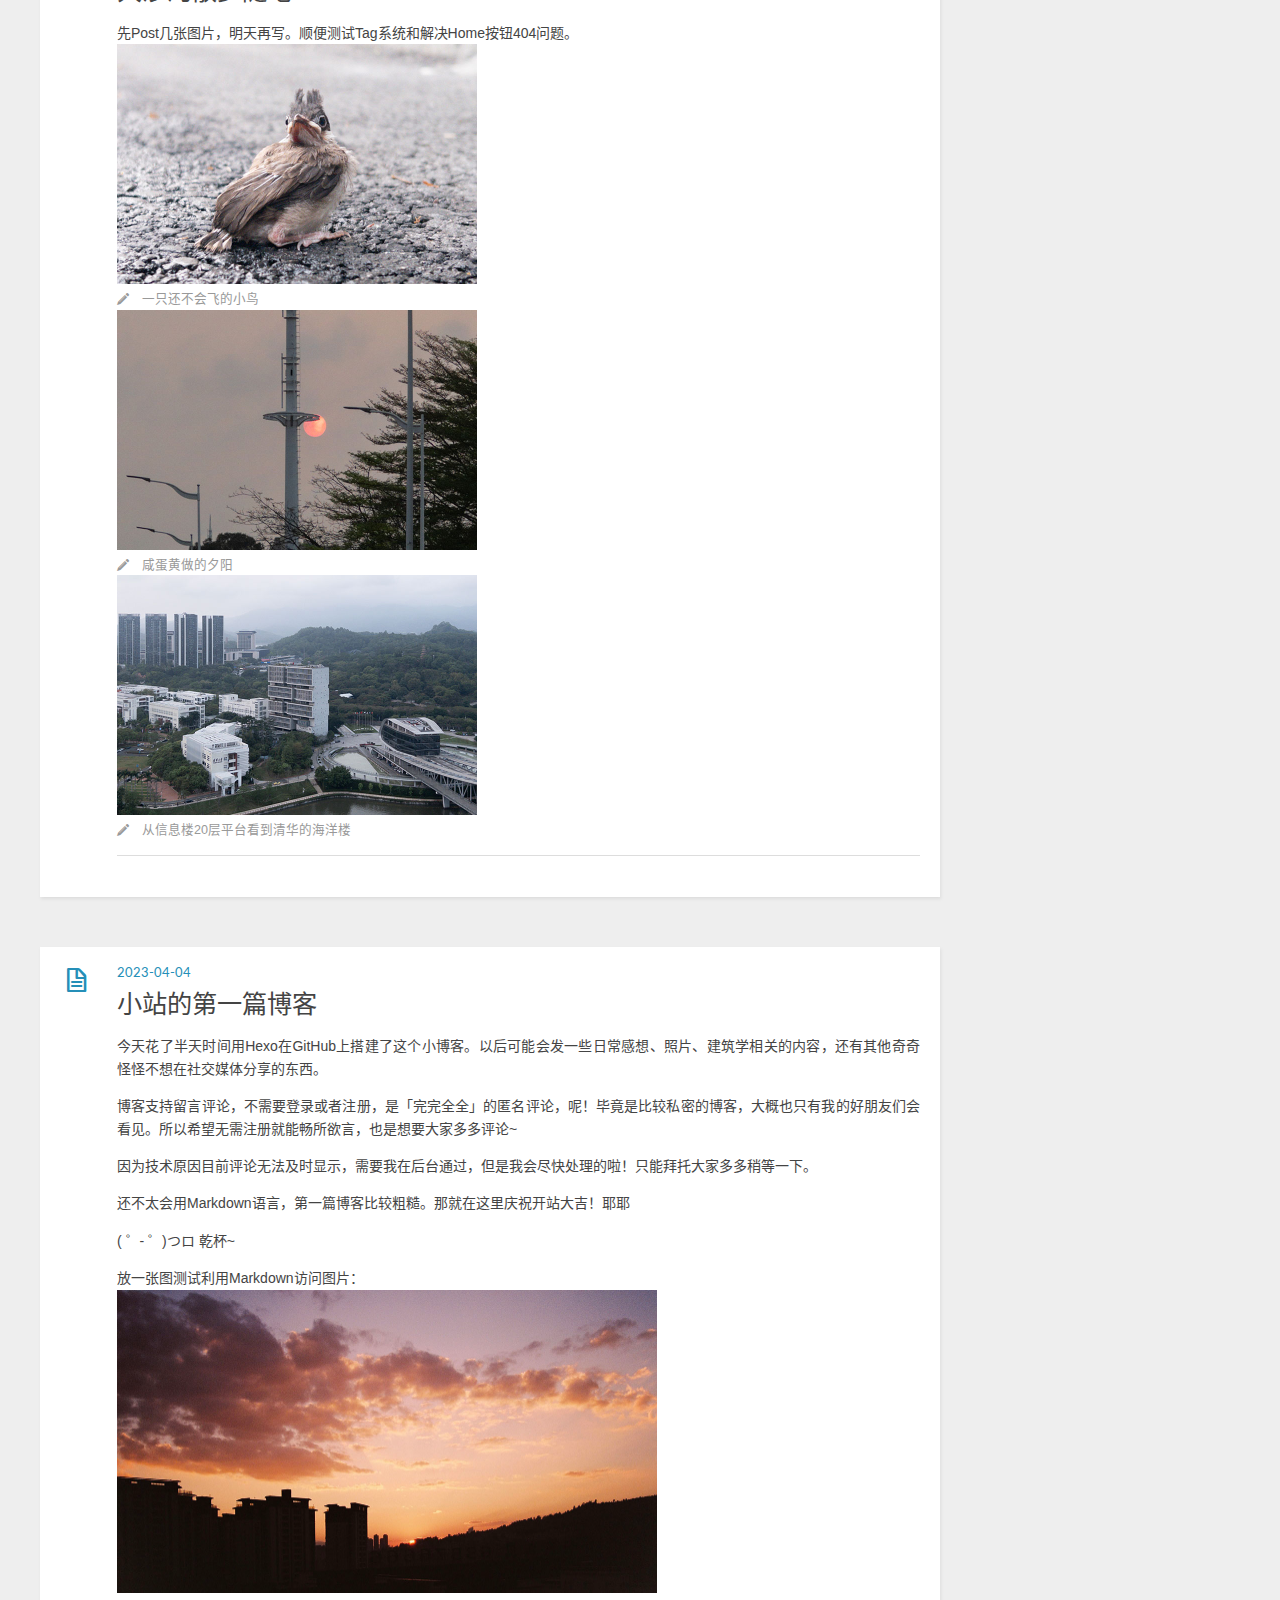
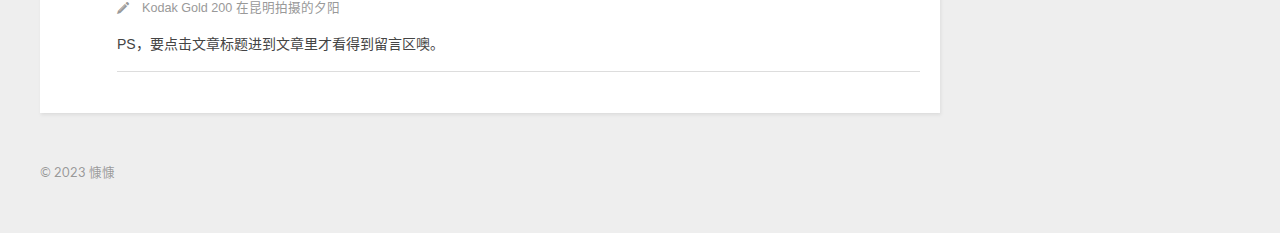
==== commit 6df5a8c3: "Site updated: 2023-04-10 20:34:26" ====
--- a/index.html
+++ b/index.html
@@ -60,43 +60,33 @@
     <div class="e-content entry" itemprop="articleBody">
       
         <p>上一篇大沙河的随笔可能不更新了(＞_＜)，最近集中周好忙，过了几天就不知道该写什么…只能让3张图片孤独的留在那里了。（不过至少图片下面还是有描述的嘛！）</p>
-<h2 id="说回正题，其实一直想试试拍一系列相互关联的照片，有点类似于摄影集那样？毕竟咱普通人很难抓到像布列松那样的决定性瞬间-质不行就只好以量取胜-一大堆很像的照片凑在一起总能稍微有点感觉了吧？只要能有种「好像」讲了一个故事的意思对我来说就足够了。"><a href="#说回正题，其实一直想试试拍一系列相互关联的照片，有点类似于摄影集那样？毕竟咱普通人很难抓到像布列松那样的决定性瞬间-质不行就只好以量取胜-一大堆很像的照片凑在一起总能稍微有点感觉了吧？只要能有种「好像」讲了一个故事的意思对我来说就足够了。" class="headerlink" title="说回正题，其实一直想试试拍一系列相互关联的照片，有点类似于摄影集那样？毕竟咱普通人很难抓到像布列松那样的决定性瞬间.质不行就只好以量取胜,一大堆很像的照片凑在一起总能稍微有点感觉了吧？只要能有种「好像」讲了一个故事的意思对我来说就足够了。"></a>说回正题，其实一直想试试拍一系列相互关联的照片，有点类似于摄影集那样？毕竟咱普通人很难抓到像布列松那样的决定性瞬间.质不行就只好以量取胜,一大堆很像的照片凑在一起总能稍微有点感觉了吧？只要能有种「好像」讲了一个故事的意思对我来说就足够了。</h2><img src="/images/0408_1.jpg" alt="大学城的停车场 手机拍摄" width="720" height="720" align="middle" />
-
-<p align = "left">
-这张照片我很喜欢！展现了南方茂密的树丛，特别是中间那一棵很高的，我觉得是这张照片的精髓。而且下面的车刚好都是灰白的，停车桩的红色和黄色和树对比很强烈。
-</p>
----
+<p>说回正题，其实一直想试试拍一系列相互关联的照片，有点类似于摄影集那样？毕竟咱普通人很难抓到像布列松那样的决定性瞬间.质不行就只好以量取胜,一大堆很像的照片凑在一起总能稍微有点感觉了吧？只要能有种「好像」讲了一个故事的意思对我来说就足够了。</p>
+<hr>
+<img src="/images/0408_1.jpg" alt="大学城的停车场 手机拍摄" width="720" height="720" align="middle" />
+
+<p>这张照片我很喜欢！展现了南方茂密的树丛，特别是中间那一棵很高的，我觉得是这张照片的精髓。而且下面的车刚好都是灰白的，停车桩的红色和黄色和树对比很强烈。</p>
+<hr>
 <img src="/images/0408_2.jpg" alt="清华附近夕阳下的椰子树 手机拍摄" width="720" height="720" align="middle" />
 
-<p align = "left">
-这一张也很棒。特别是太阳快要下山时候的余晖很漂亮。背景的白墙在太阳的照射下显现出暖橙色。看起来很有热带的感觉。不过这种树听说是不会结椰子的？
-</p>
----
+<p>这一张也很棒。特别是太阳快要下山时候的余晖很漂亮。背景的白墙在太阳的照射下显现出暖橙色。看起来很有热带的感觉。不过这种树听说是不会结椰子的？</p>
+<hr>
 <img src="/images/0408_3.jpg" alt="从体育场看主楼 手机拍摄" width="720" height="720" align="middle" />
 
-<p align = "left">
-这是上学期体测的时候拍摄的。刚刚跑完1000米，上气不接下气，一抬头就看见主楼刚好在两丛树的中间，光线也刚刚好，就拍了下来。
-不过...这张照片的主题并不是植物欸，说不定放在这篇里不是很合适。但也蛮好看的，就还是留下啦。
-</p>
----
+<p>这是上学期体测的时候拍摄的。刚刚跑完1000米，上气不接下气，一抬头就看见主楼刚好在两丛树的中间，光线也刚刚好，就拍了下来。</p>
+<p>不过…这张照片的主题并不是植物欸，说不定放在这篇里不是很合适。但也蛮好看的，就还是留下啦。</p>
+<hr>
 <img src="/images/0408_5.jpg" alt="大沙河河岸 Nikon Z 30" width="720" height="720" align="middle" />
 
-<p align = "left">
-有一天下午没事干，就带上相机去大沙河走了一圈。本意是要走到河边拍流水，但回头的时候看见了这个场景。所有的草都长得很高很绿了，但这棵树还是金黄色的，实在是很巧妙。真是可遇不可求的画面，于是赶快拍了下来。美中不足是天气不好，如果能有阳光斜切到树上就太好了。
-</p>
----
+<p>有一天下午没事干，就带上相机去大沙河走了一圈。本意是要走到河边拍流水，但回头的时候看见了这个场景。所有的草都长得很高很绿了，但这棵树还是金黄色的，实在是很巧妙。真是可遇不可求的画面，于是赶快拍了下来。美中不足是天气不好，如果能有阳光斜切到树上就太好了。</p>
+<hr>
 <img src="/images/0408_6.jpg" alt="塘朗山绿道 Nikon Z 30" width="720" height="720" align="middle" />
 
-<p align = "left">
-同样也是时间很巧妙的一张照片。夕阳的最后一点点余晖刚好照在山坡的一棵树上。看到这个场景的时候我前面还有铁丝网挡住了，只好狠狠往前跑到没有遮挡的地方，就怕阳光突然消失。
-</p>
----
-<p align = "left">
-这几张照片都不是最近拍的了。如果各位有幸能去到同样的地方，可以留意一下发生了怎样的变化。其实一直很想对着同一个地方拍很多照片，然后串联起来，但是博主太懒了，而且也没有合适的机会。以后遇到再拍叭~
-
+<p>同样也是时间很巧妙的一张照片。夕阳的最后一点点余晖刚好照在山坡的一棵树上。看到这个场景的时候我前面还有铁丝网挡住了，只好狠狠往前跑到没有遮挡的地方，就怕阳光突然消失。</p>
+<hr>
+<p>这几张照片都不是最近拍的了。如果各位有幸能去到同样的地方，可以留意一下发生了怎样的变化。其实一直很想对着同一个地方拍很多照片，然后串联起来，但是博主太懒了，而且也没有合适的机会。以后遇到再拍叭~</p>
 <p>这一篇博客也实在拖了太久（笑），最近太忙，一度萌生了想要放弃博客的念头。还好喜欢的人一直催更，这才重新提笔（键盘）写作。大家看到这篇最早应该也是在22&#x2F;4&#x2F;10晚上了，但发布时间是8号…欸，那是我写标题的时间。</p>
 <p>总之，如果能在评论区随便说两句的话我会很开心的。大家晚安。</p>
-</p>
+
       
     </div>
     <footer>
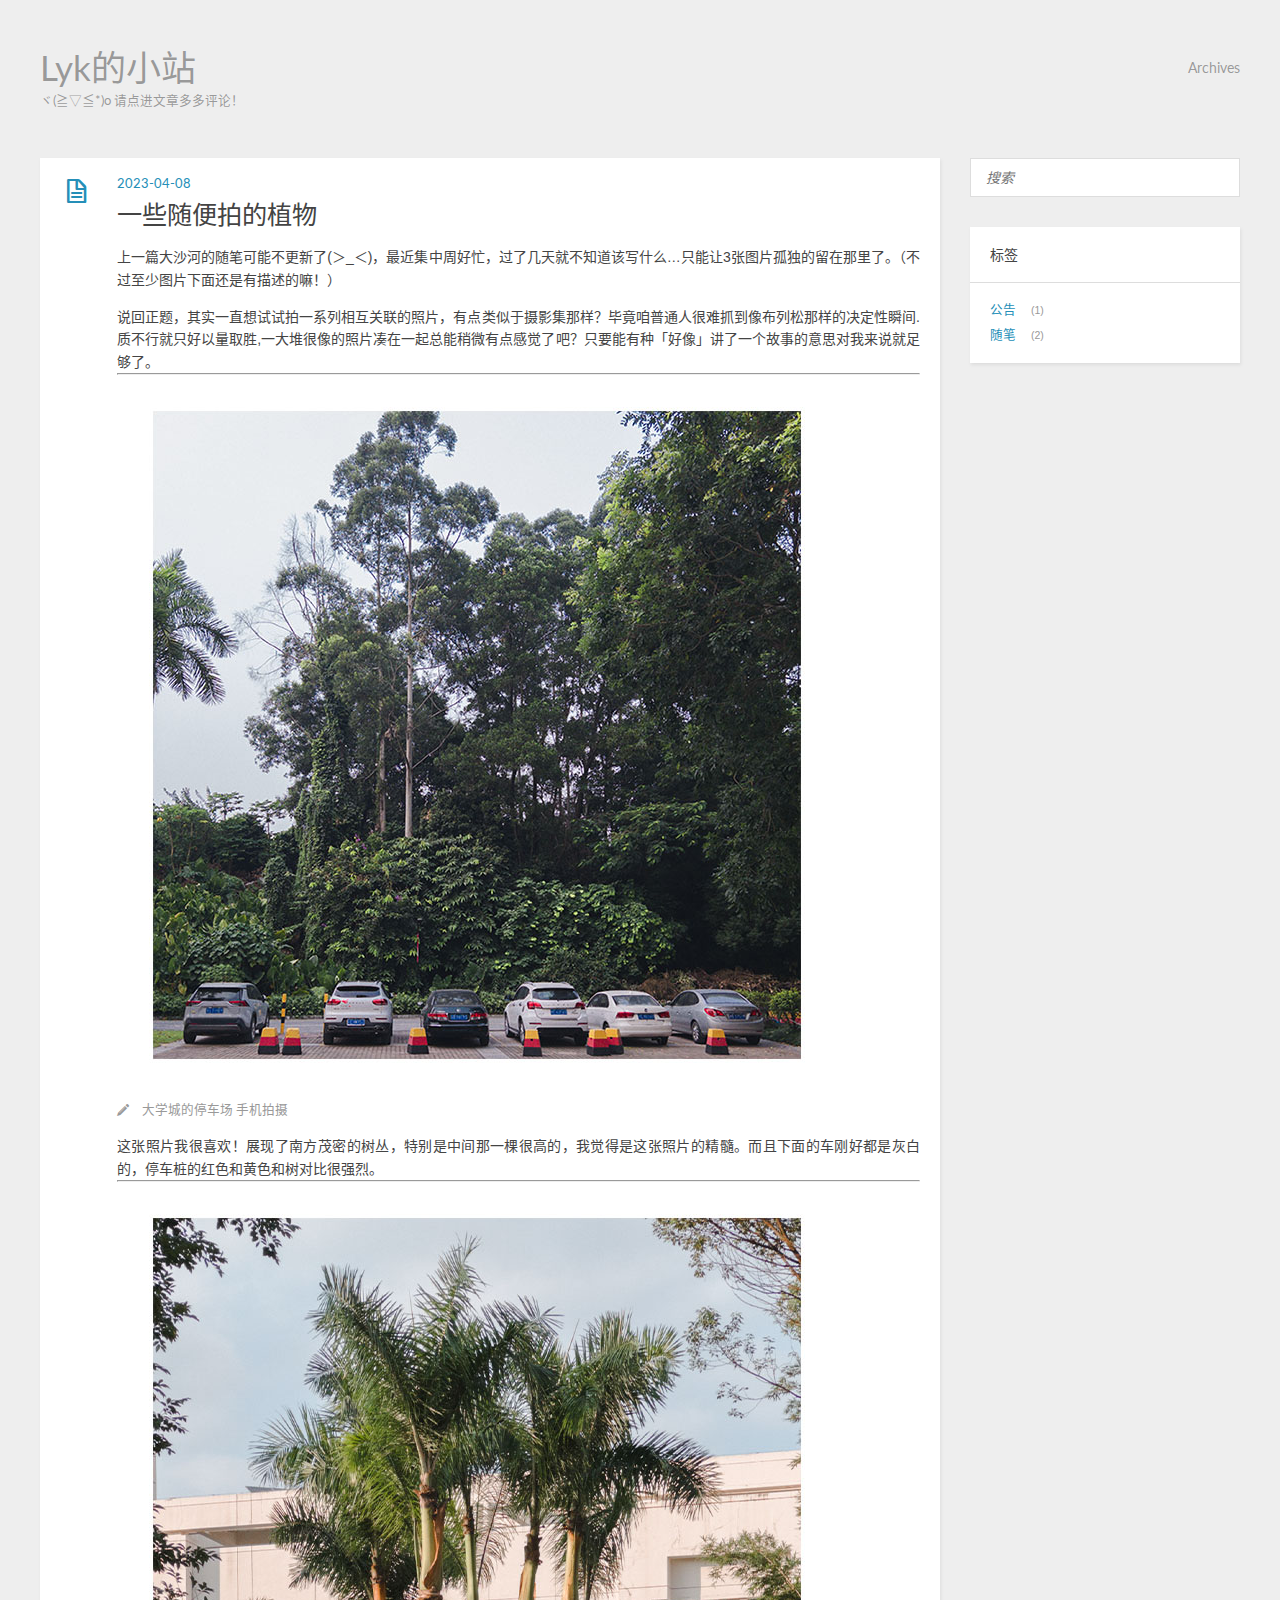
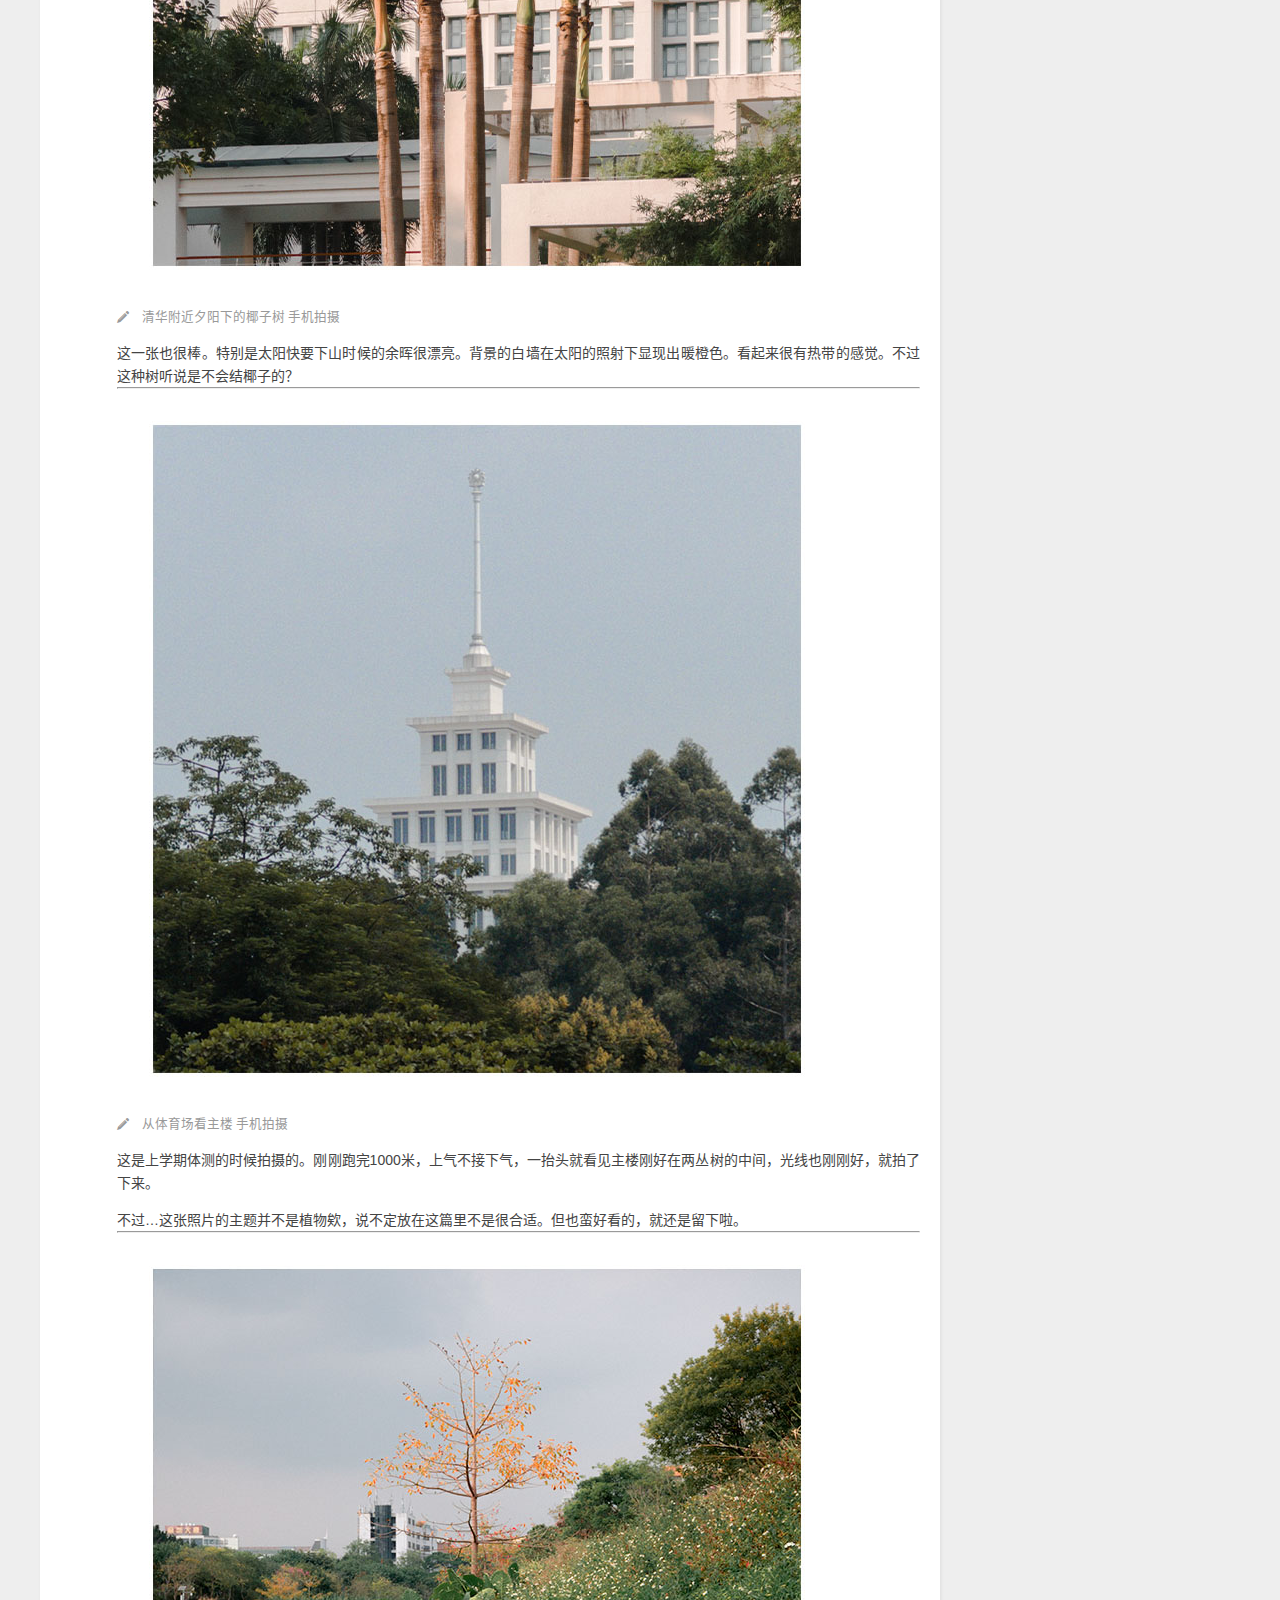
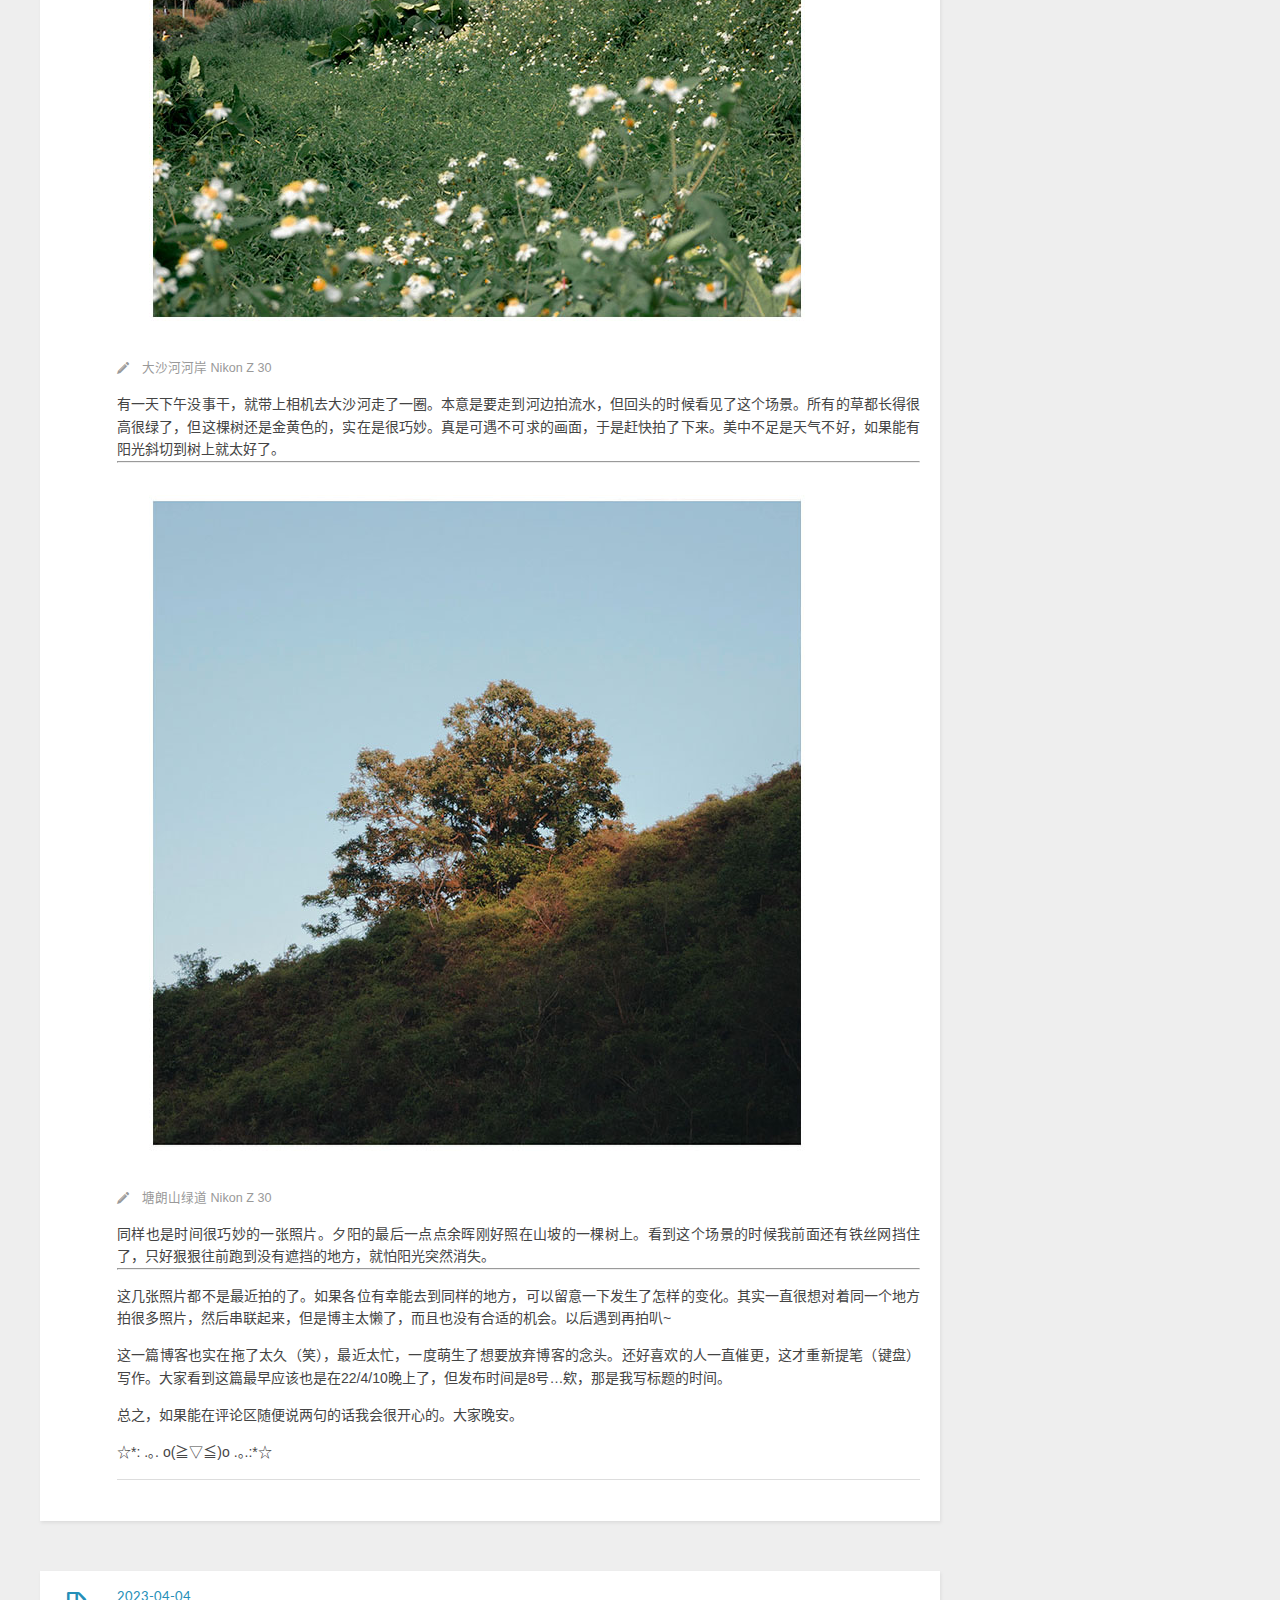
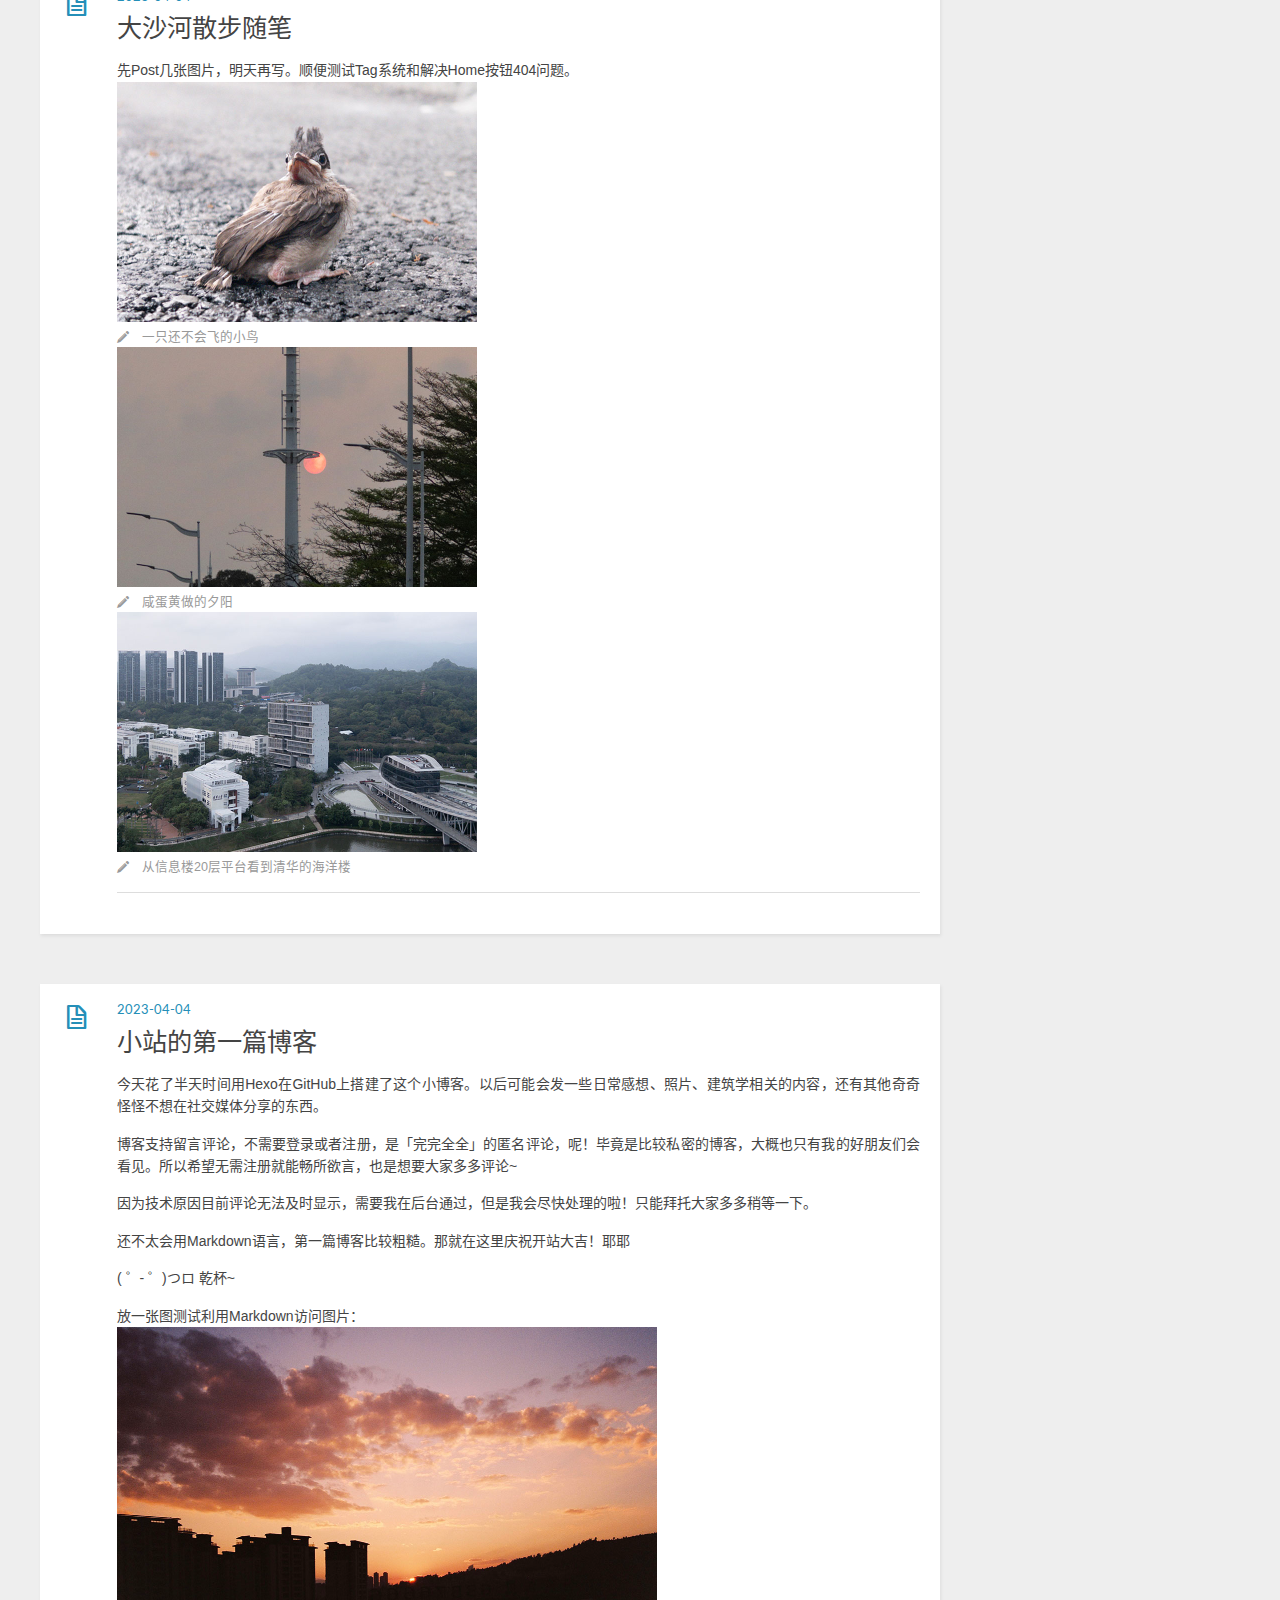
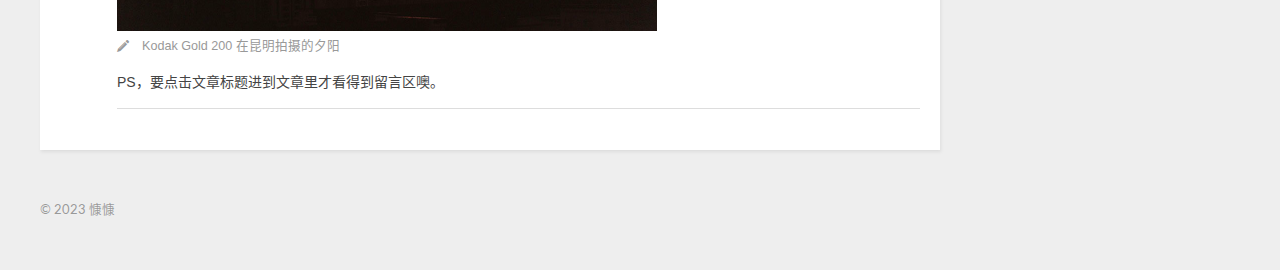
==== commit a6969f9a: "Site updated: 2023-04-10 20:37:50" ====
--- a/index.html
+++ b/index.html
@@ -86,6 +86,7 @@
 <p>这几张照片都不是最近拍的了。如果各位有幸能去到同样的地方，可以留意一下发生了怎样的变化。其实一直很想对着同一个地方拍很多照片，然后串联起来，但是博主太懒了，而且也没有合适的机会。以后遇到再拍叭~</p>
 <p>这一篇博客也实在拖了太久（笑），最近太忙，一度萌生了想要放弃博客的念头。还好喜欢的人一直催更，这才重新提笔（键盘）写作。大家看到这篇最早应该也是在22&#x2F;4&#x2F;10晚上了，但发布时间是8号…欸，那是我写标题的时间。</p>
 <p>总之，如果能在评论区随便说两句的话我会很开心的。大家晚安。</p>
+<p>☆*: .｡. o(≧▽≦)o .｡.:*☆</p>
 
       
     </div>
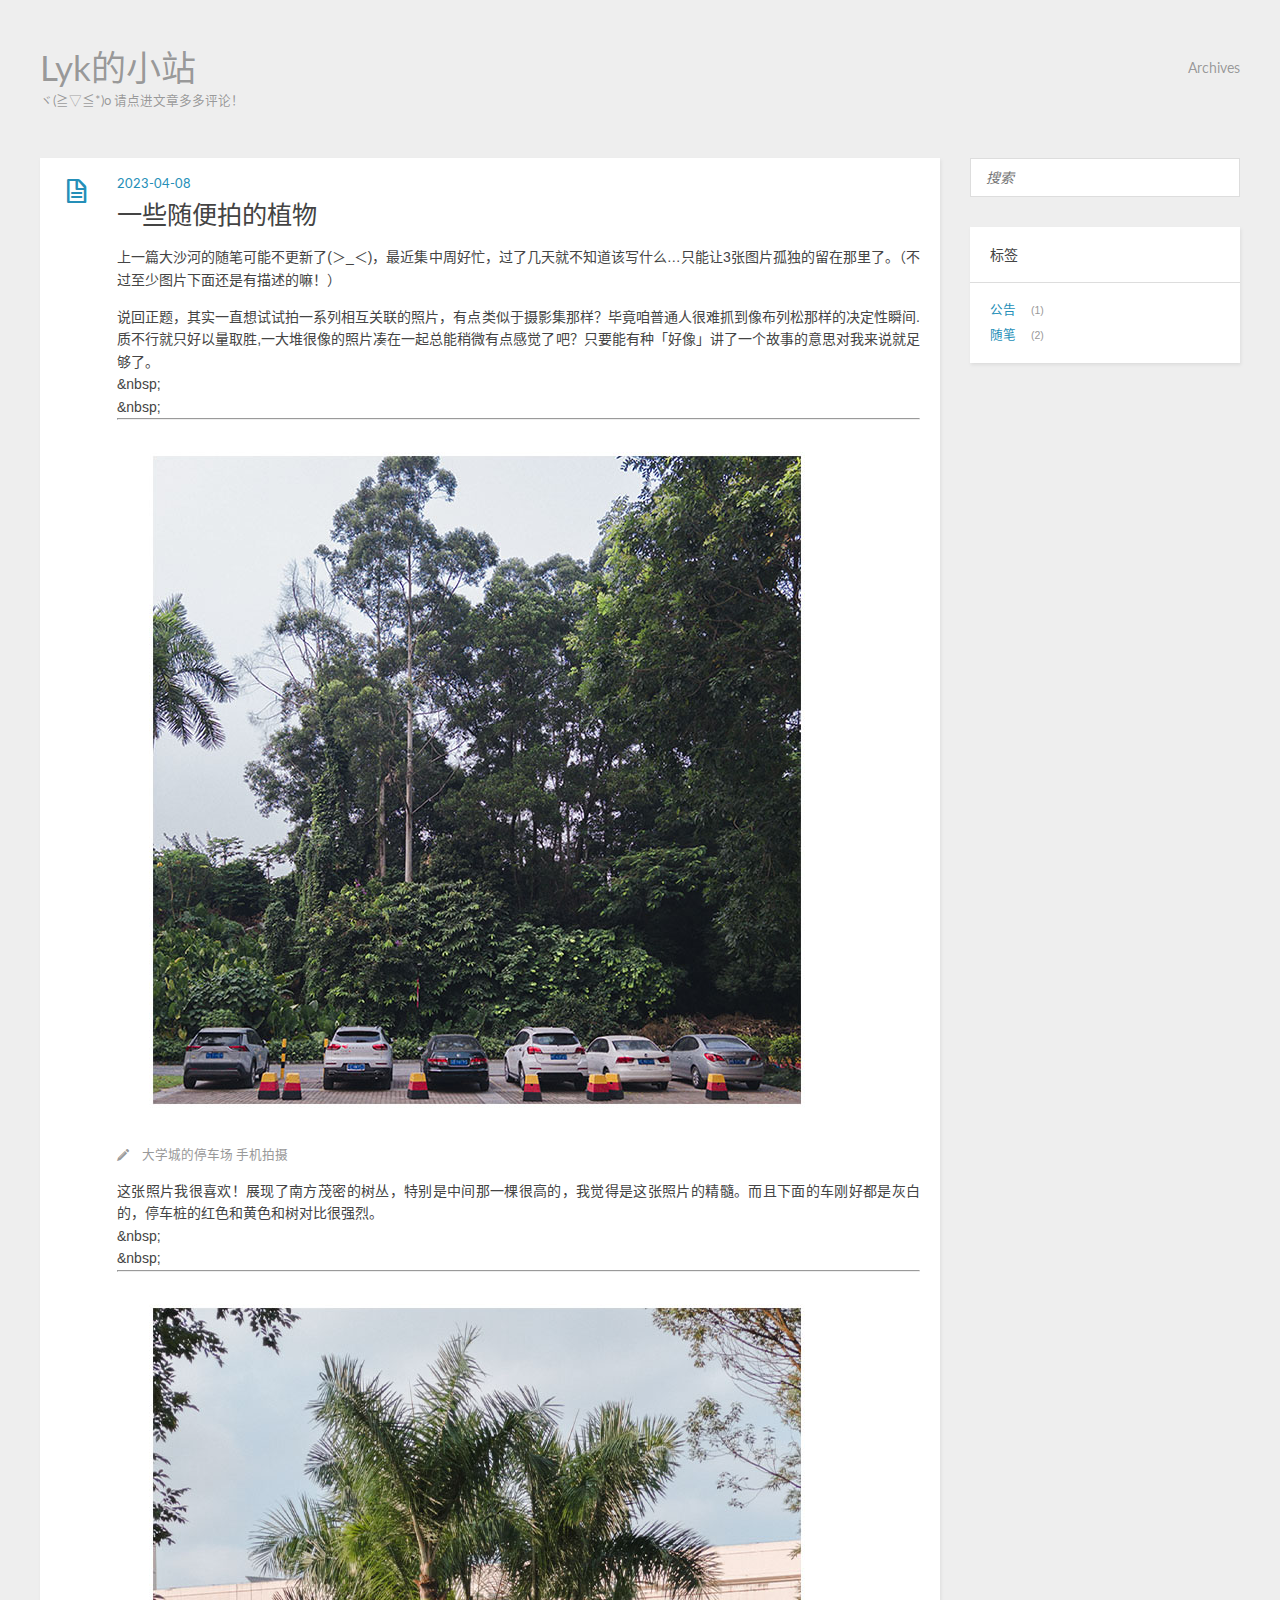
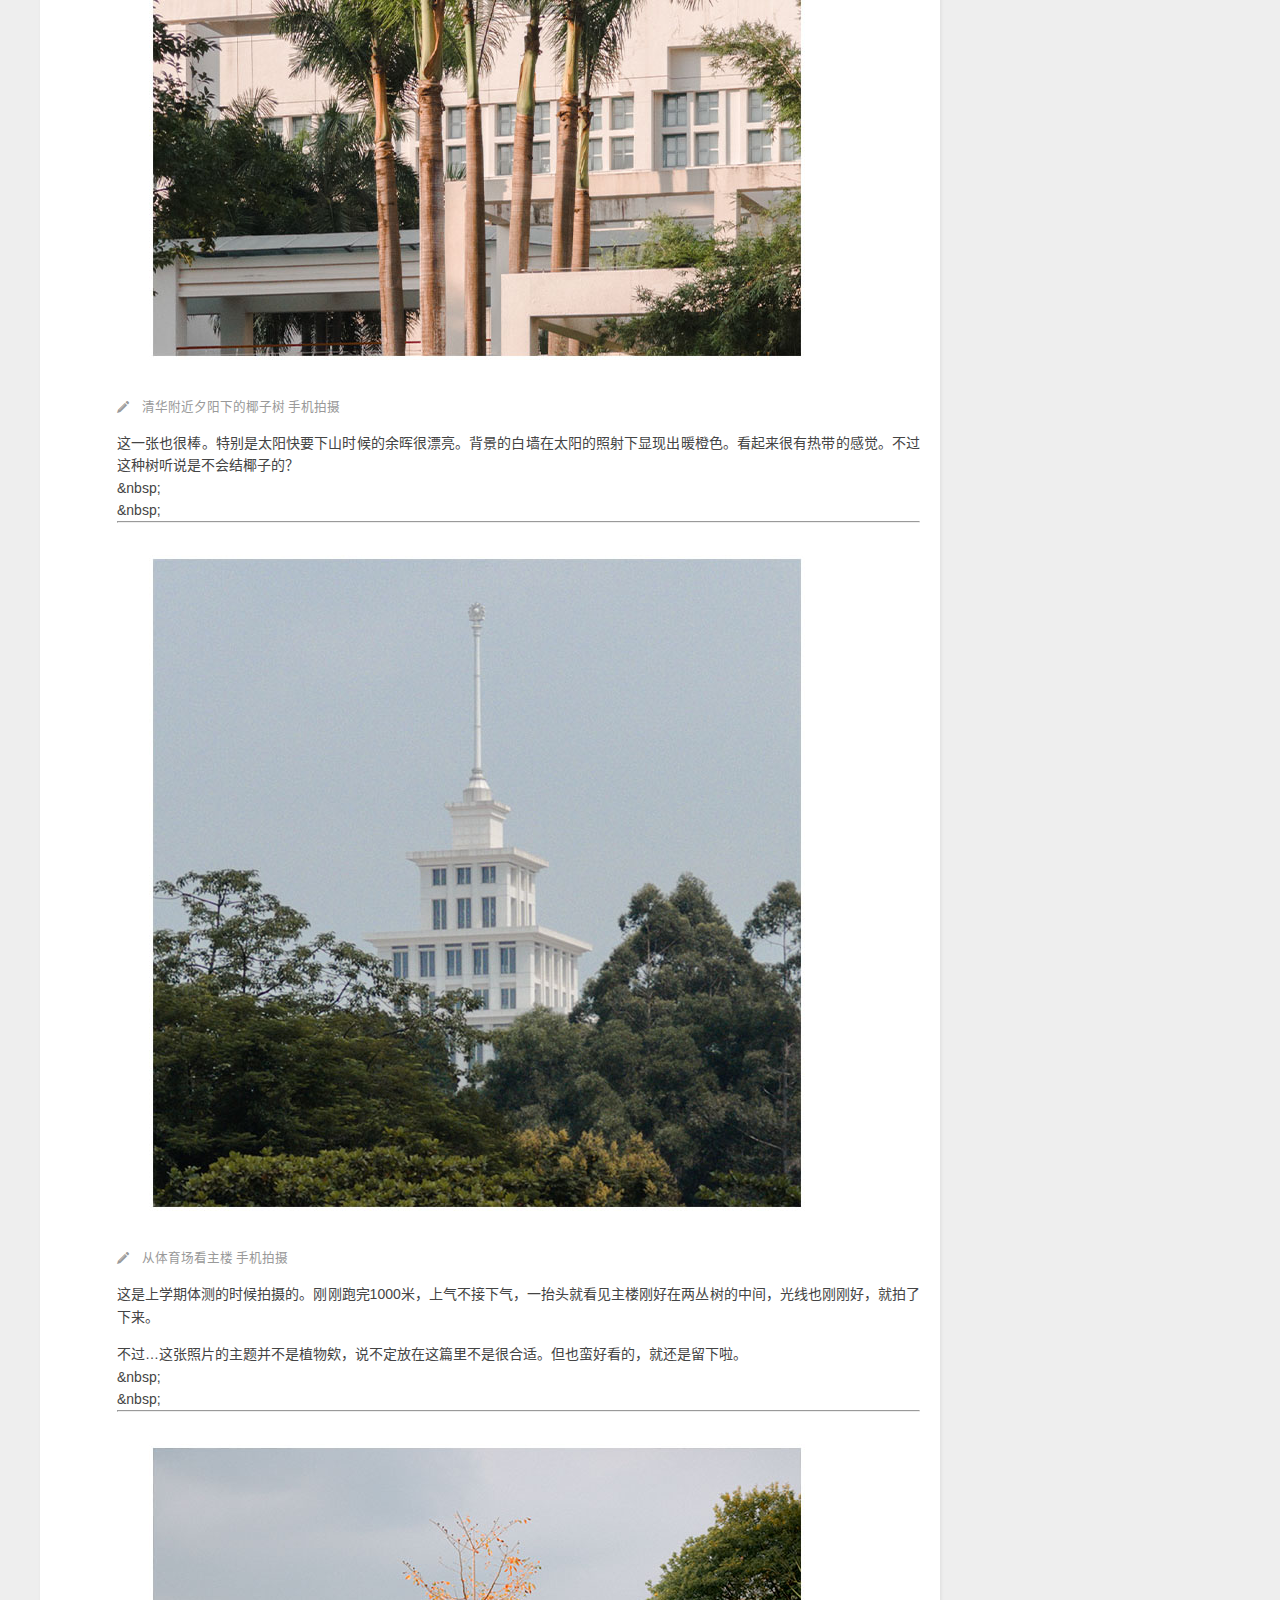
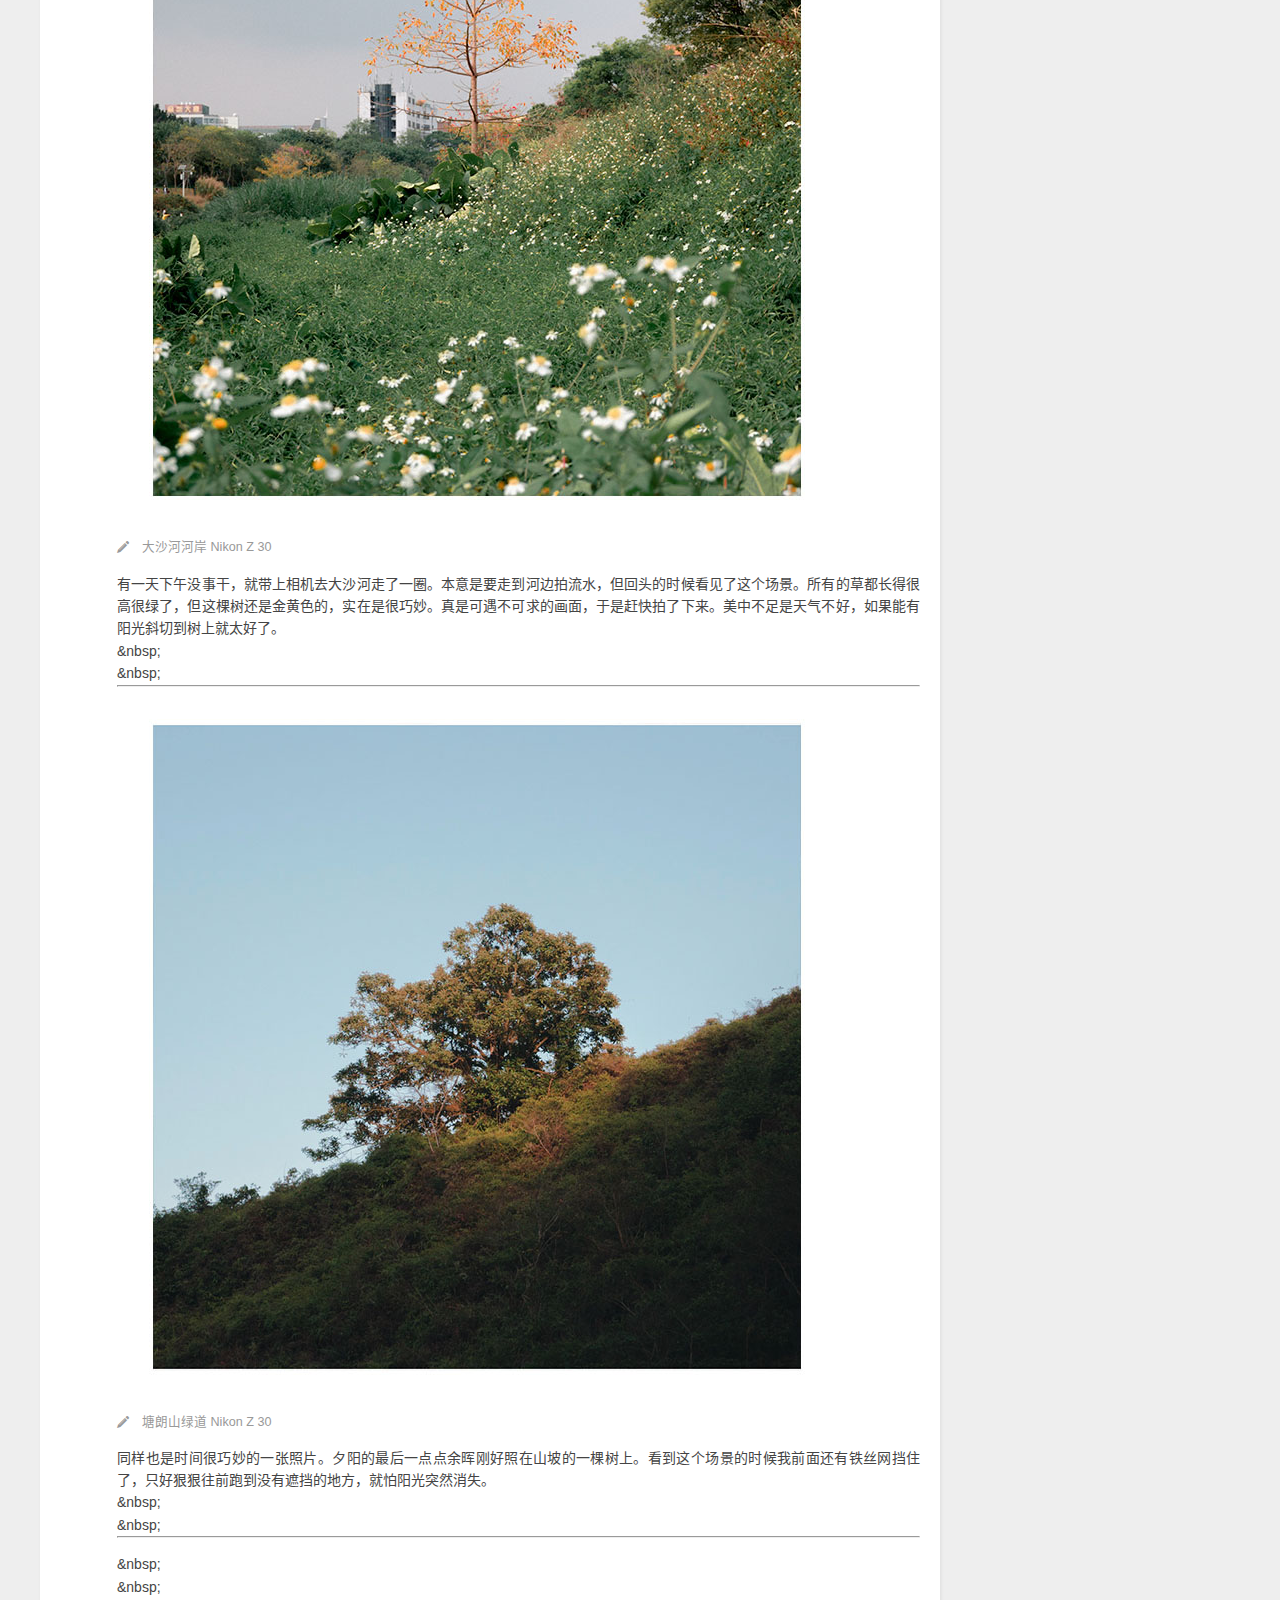
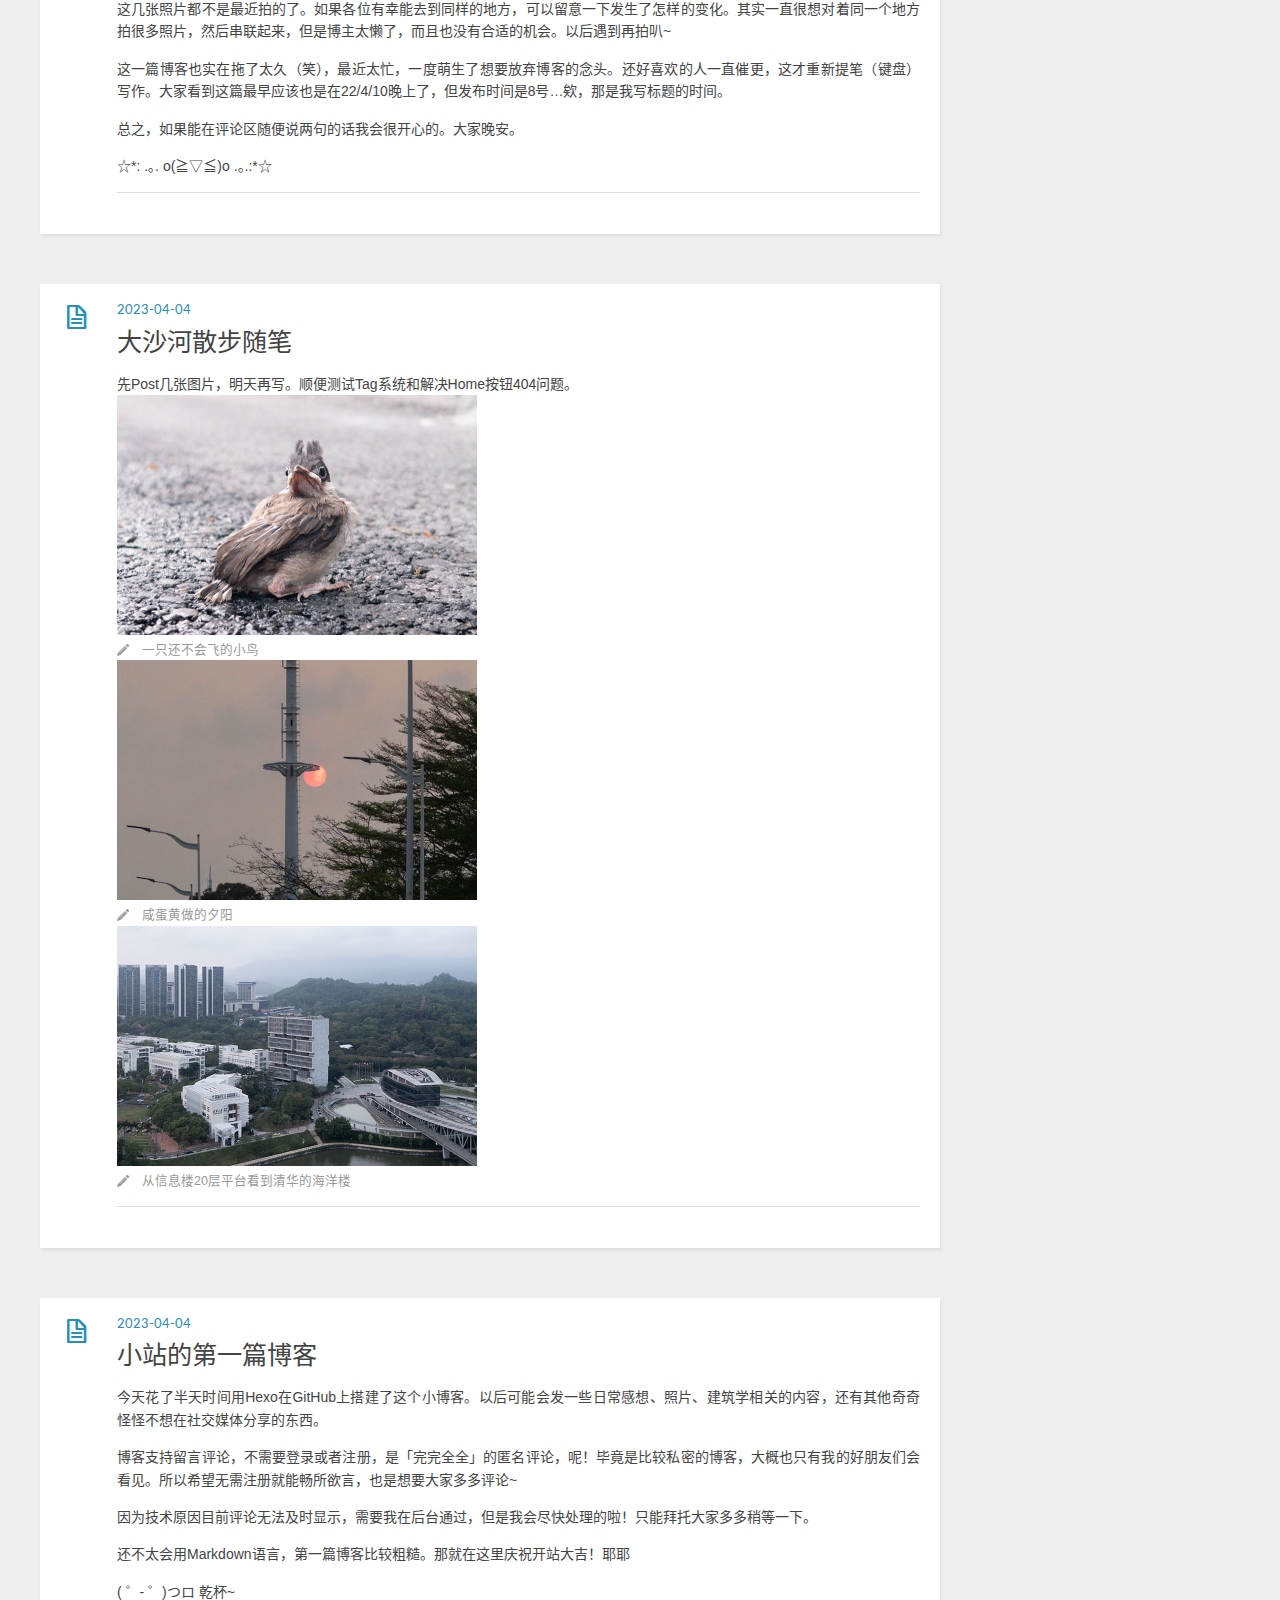
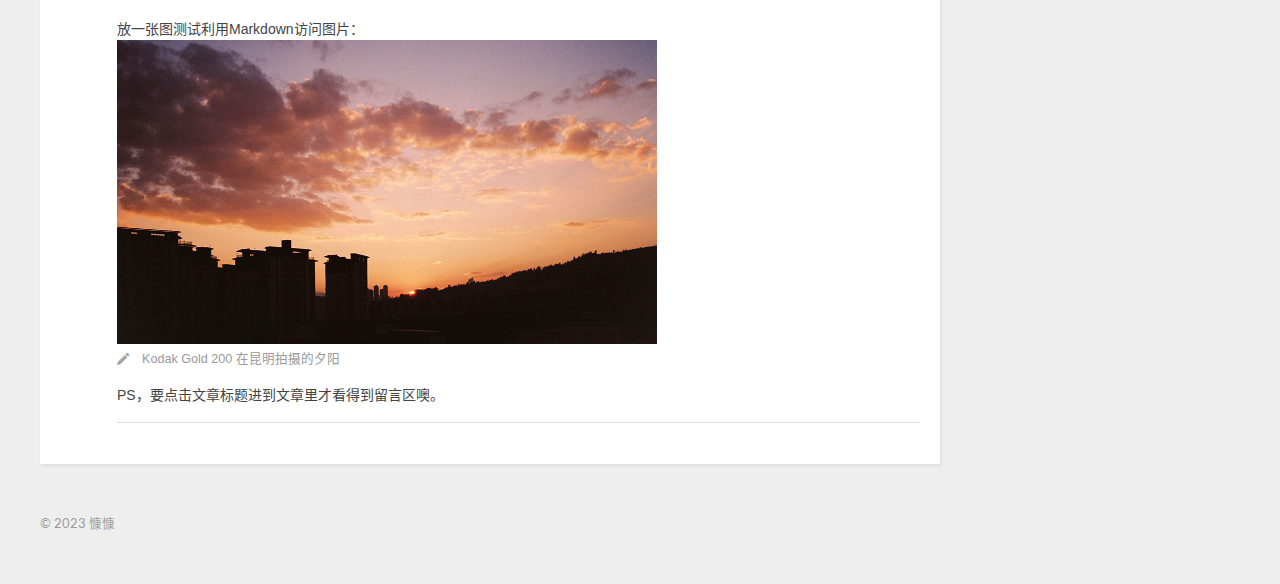
==== commit e49ffaf7: "Site updated: 2023-04-10 20:42:09" ====
--- a/index.html
+++ b/index.html
@@ -60,30 +60,30 @@
     <div class="e-content entry" itemprop="articleBody">
       
         <p>上一篇大沙河的随笔可能不更新了(＞_＜)，最近集中周好忙，过了几天就不知道该写什么…只能让3张图片孤独的留在那里了。（不过至少图片下面还是有描述的嘛！）</p>
-<p>说回正题，其实一直想试试拍一系列相互关联的照片，有点类似于摄影集那样？毕竟咱普通人很难抓到像布列松那样的决定性瞬间.质不行就只好以量取胜,一大堆很像的照片凑在一起总能稍微有点感觉了吧？只要能有种「好像」讲了一个故事的意思对我来说就足够了。</p>
+<p>说回正题，其实一直想试试拍一系列相互关联的照片，有点类似于摄影集那样？毕竟咱普通人很难抓到像布列松那样的决定性瞬间.质不行就只好以量取胜,一大堆很像的照片凑在一起总能稍微有点感觉了吧？只要能有种「好像」讲了一个故事的意思对我来说就足够了。<br>&amp;nbsp;<br>&amp;nbsp;</p>
 <hr>
 <img src="/images/0408_1.jpg" alt="大学城的停车场 手机拍摄" width="720" height="720" align="middle" />
 
-<p>这张照片我很喜欢！展现了南方茂密的树丛，特别是中间那一棵很高的，我觉得是这张照片的精髓。而且下面的车刚好都是灰白的，停车桩的红色和黄色和树对比很强烈。</p>
+<p>这张照片我很喜欢！展现了南方茂密的树丛，特别是中间那一棵很高的，我觉得是这张照片的精髓。而且下面的车刚好都是灰白的，停车桩的红色和黄色和树对比很强烈。<br>&amp;nbsp;<br>&amp;nbsp;</p>
 <hr>
 <img src="/images/0408_2.jpg" alt="清华附近夕阳下的椰子树 手机拍摄" width="720" height="720" align="middle" />
 
-<p>这一张也很棒。特别是太阳快要下山时候的余晖很漂亮。背景的白墙在太阳的照射下显现出暖橙色。看起来很有热带的感觉。不过这种树听说是不会结椰子的？</p>
+<p>这一张也很棒。特别是太阳快要下山时候的余晖很漂亮。背景的白墙在太阳的照射下显现出暖橙色。看起来很有热带的感觉。不过这种树听说是不会结椰子的？<br>&amp;nbsp;<br>&amp;nbsp;</p>
 <hr>
 <img src="/images/0408_3.jpg" alt="从体育场看主楼 手机拍摄" width="720" height="720" align="middle" />
 
 <p>这是上学期体测的时候拍摄的。刚刚跑完1000米，上气不接下气，一抬头就看见主楼刚好在两丛树的中间，光线也刚刚好，就拍了下来。</p>
-<p>不过…这张照片的主题并不是植物欸，说不定放在这篇里不是很合适。但也蛮好看的，就还是留下啦。</p>
+<p>不过…这张照片的主题并不是植物欸，说不定放在这篇里不是很合适。但也蛮好看的，就还是留下啦。<br>&amp;nbsp;<br>&amp;nbsp;</p>
 <hr>
 <img src="/images/0408_5.jpg" alt="大沙河河岸 Nikon Z 30" width="720" height="720" align="middle" />
 
-<p>有一天下午没事干，就带上相机去大沙河走了一圈。本意是要走到河边拍流水，但回头的时候看见了这个场景。所有的草都长得很高很绿了，但这棵树还是金黄色的，实在是很巧妙。真是可遇不可求的画面，于是赶快拍了下来。美中不足是天气不好，如果能有阳光斜切到树上就太好了。</p>
+<p>有一天下午没事干，就带上相机去大沙河走了一圈。本意是要走到河边拍流水，但回头的时候看见了这个场景。所有的草都长得很高很绿了，但这棵树还是金黄色的，实在是很巧妙。真是可遇不可求的画面，于是赶快拍了下来。美中不足是天气不好，如果能有阳光斜切到树上就太好了。<br>&amp;nbsp;<br>&amp;nbsp;</p>
 <hr>
 <img src="/images/0408_6.jpg" alt="塘朗山绿道 Nikon Z 30" width="720" height="720" align="middle" />
 
-<p>同样也是时间很巧妙的一张照片。夕阳的最后一点点余晖刚好照在山坡的一棵树上。看到这个场景的时候我前面还有铁丝网挡住了，只好狠狠往前跑到没有遮挡的地方，就怕阳光突然消失。</p>
-<hr>
-<p>这几张照片都不是最近拍的了。如果各位有幸能去到同样的地方，可以留意一下发生了怎样的变化。其实一直很想对着同一个地方拍很多照片，然后串联起来，但是博主太懒了，而且也没有合适的机会。以后遇到再拍叭~</p>
+<p>同样也是时间很巧妙的一张照片。夕阳的最后一点点余晖刚好照在山坡的一棵树上。看到这个场景的时候我前面还有铁丝网挡住了，只好狠狠往前跑到没有遮挡的地方，就怕阳光突然消失。<br>&amp;nbsp;<br>&amp;nbsp;</p>
+<hr>
+<p>&amp;nbsp;<br>&amp;nbsp;<br>这几张照片都不是最近拍的了。如果各位有幸能去到同样的地方，可以留意一下发生了怎样的变化。其实一直很想对着同一个地方拍很多照片，然后串联起来，但是博主太懒了，而且也没有合适的机会。以后遇到再拍叭~</p>
 <p>这一篇博客也实在拖了太久（笑），最近太忙，一度萌生了想要放弃博客的念头。还好喜欢的人一直催更，这才重新提笔（键盘）写作。大家看到这篇最早应该也是在22&#x2F;4&#x2F;10晚上了，但发布时间是8号…欸，那是我写标题的时间。</p>
 <p>总之，如果能在评论区随便说两句的话我会很开心的。大家晚安。</p>
 <p>☆*: .｡. o(≧▽≦)o .｡.:*☆</p>
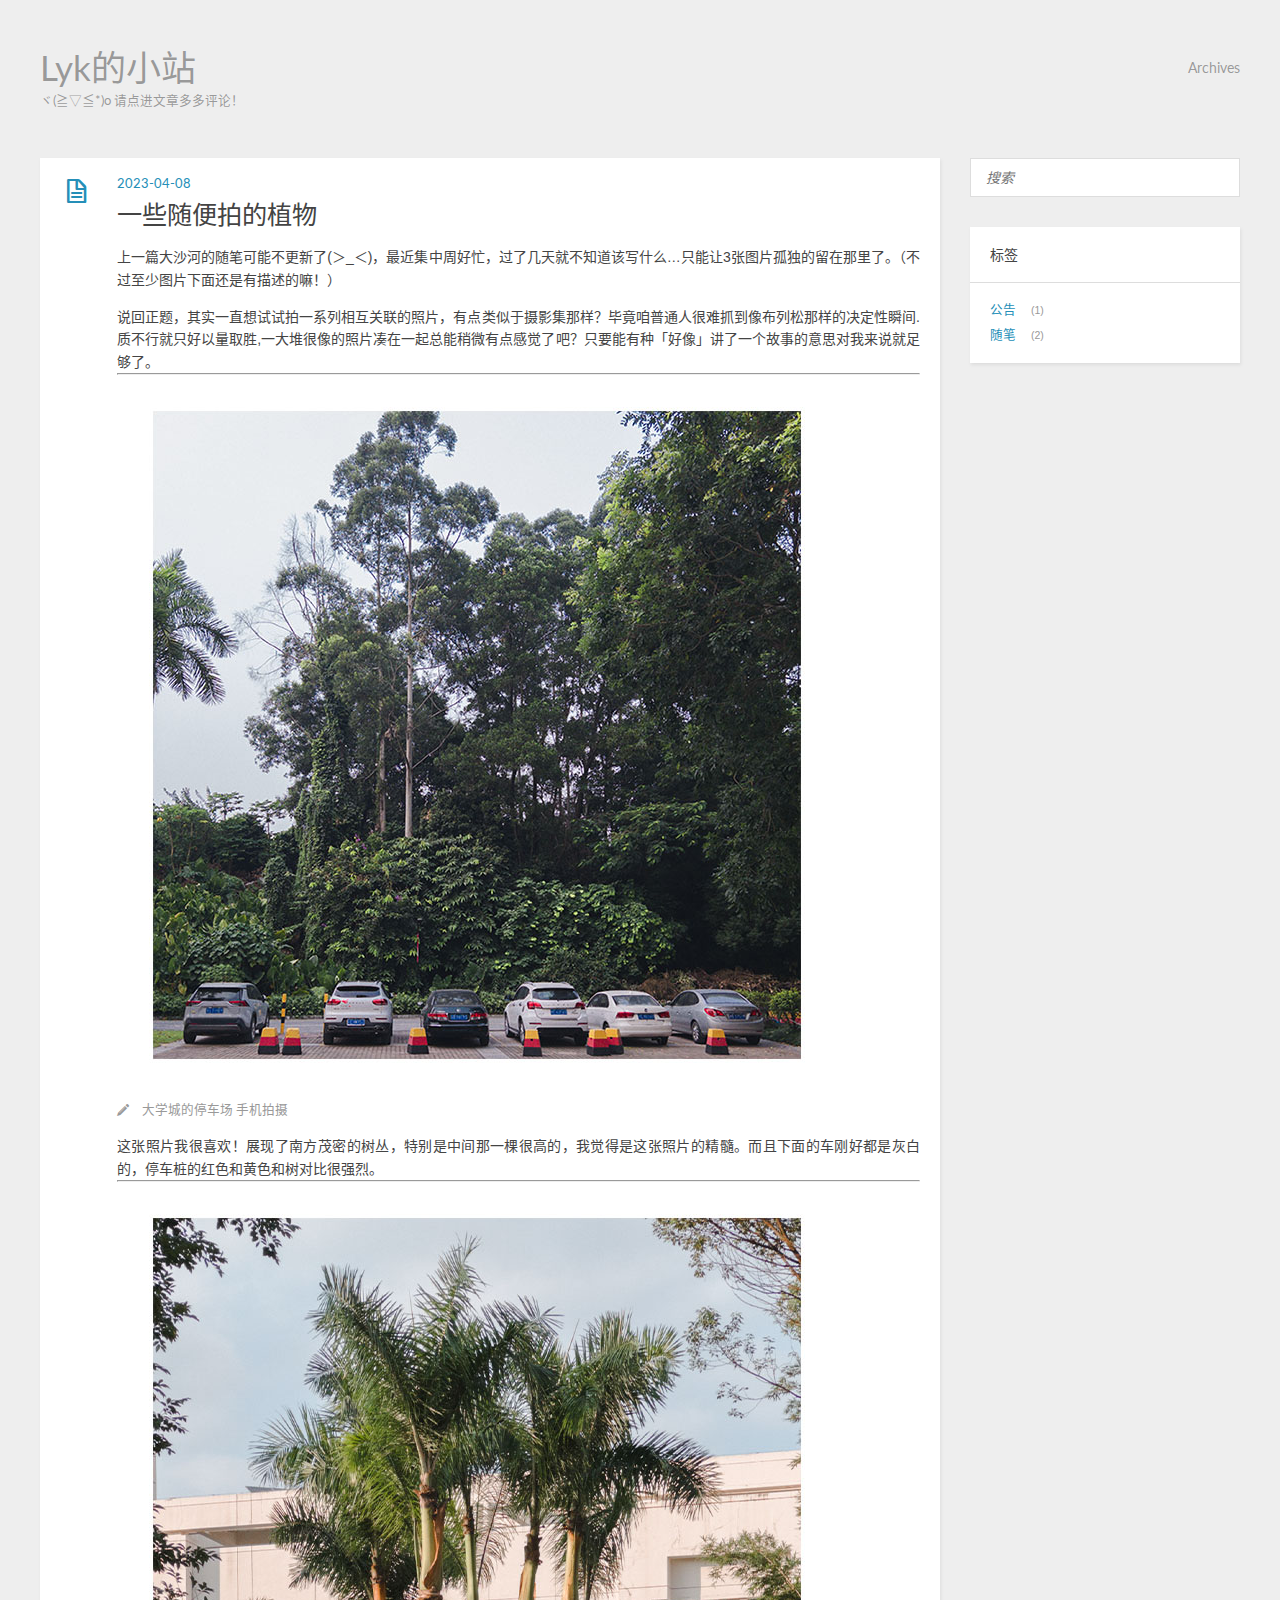
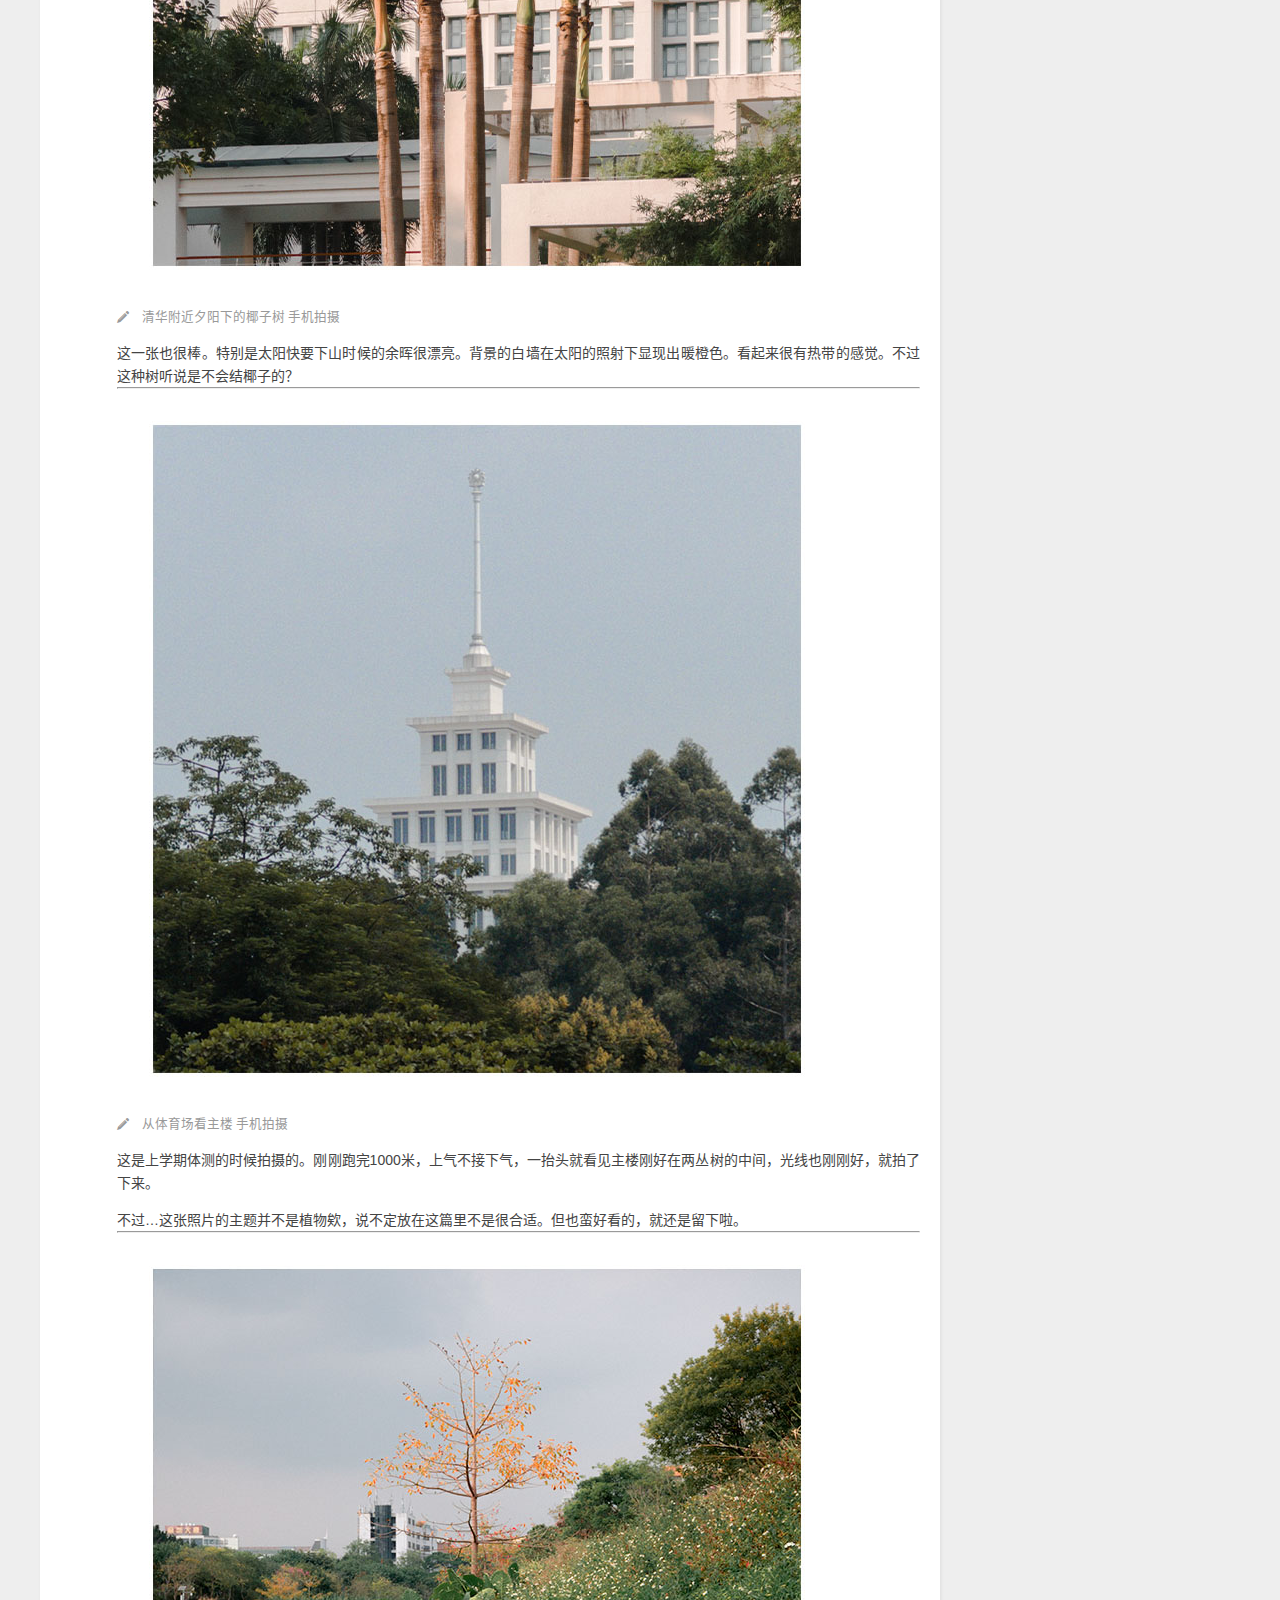
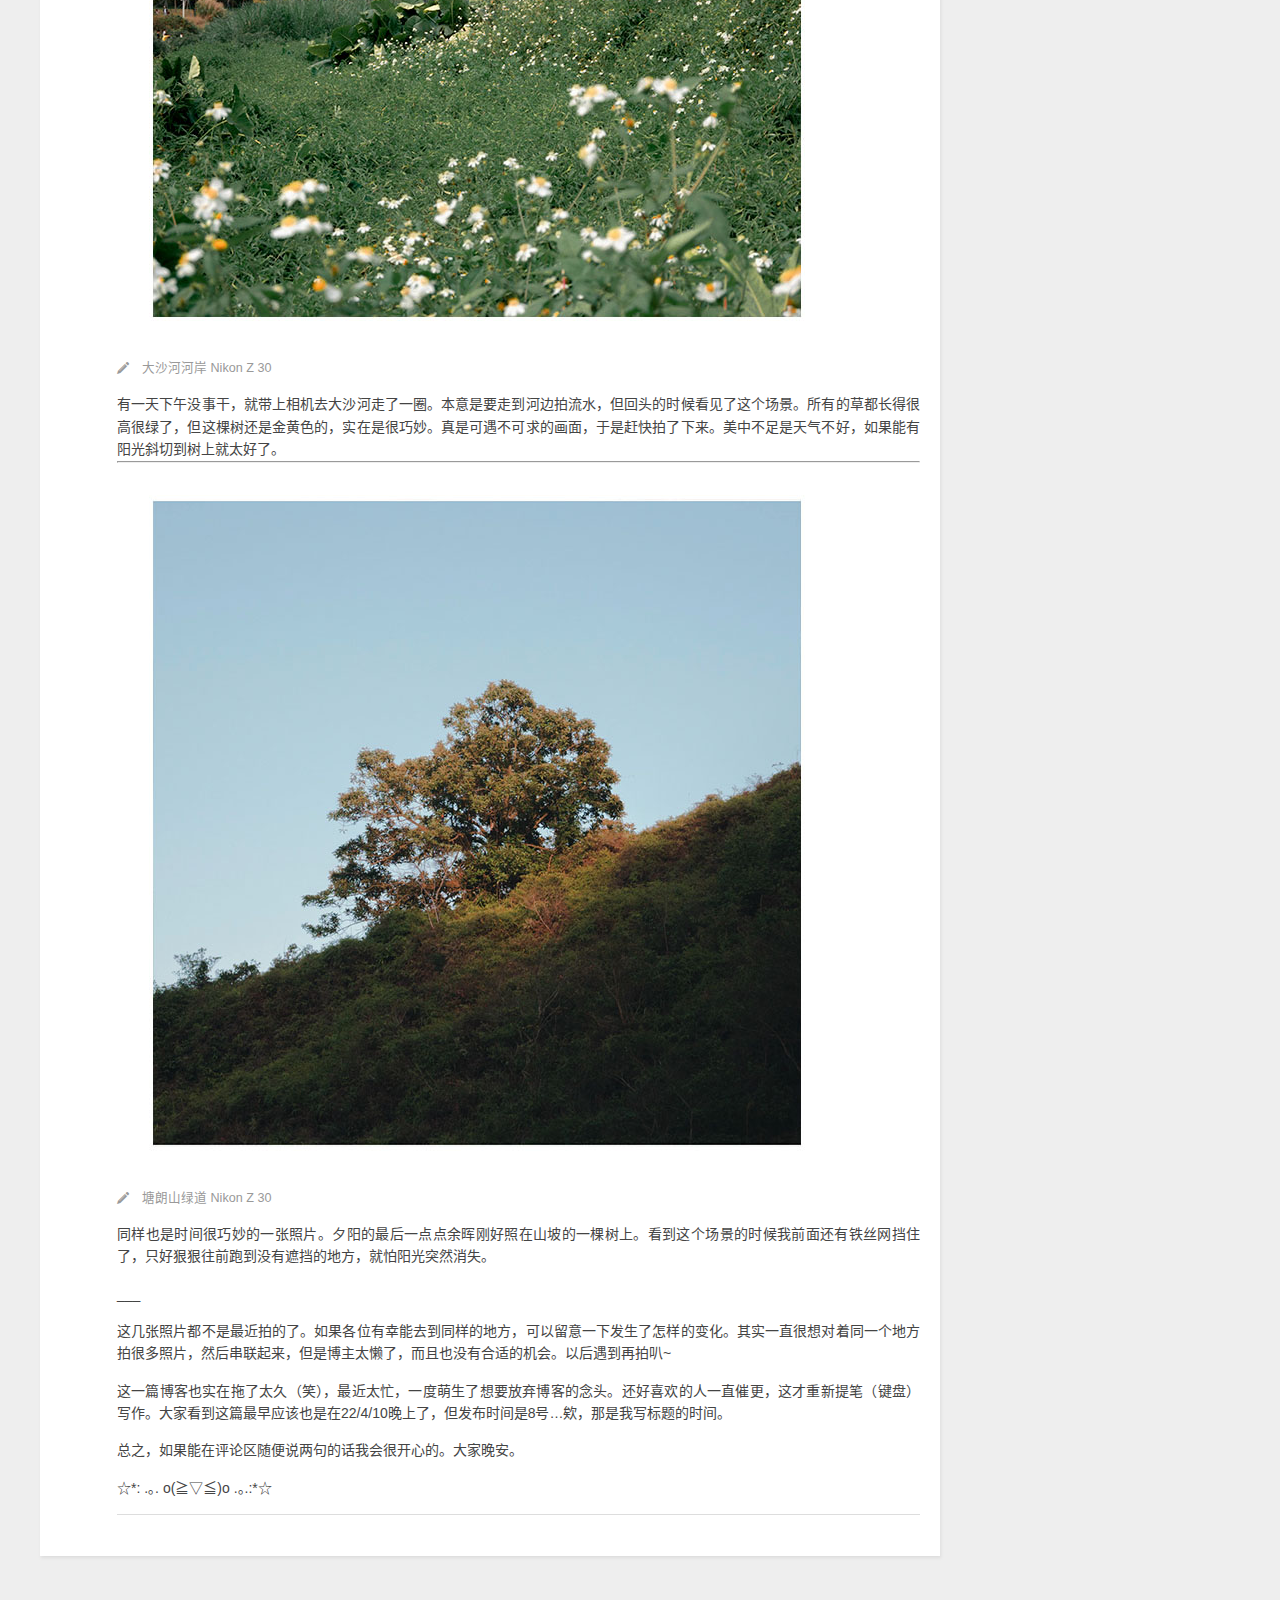
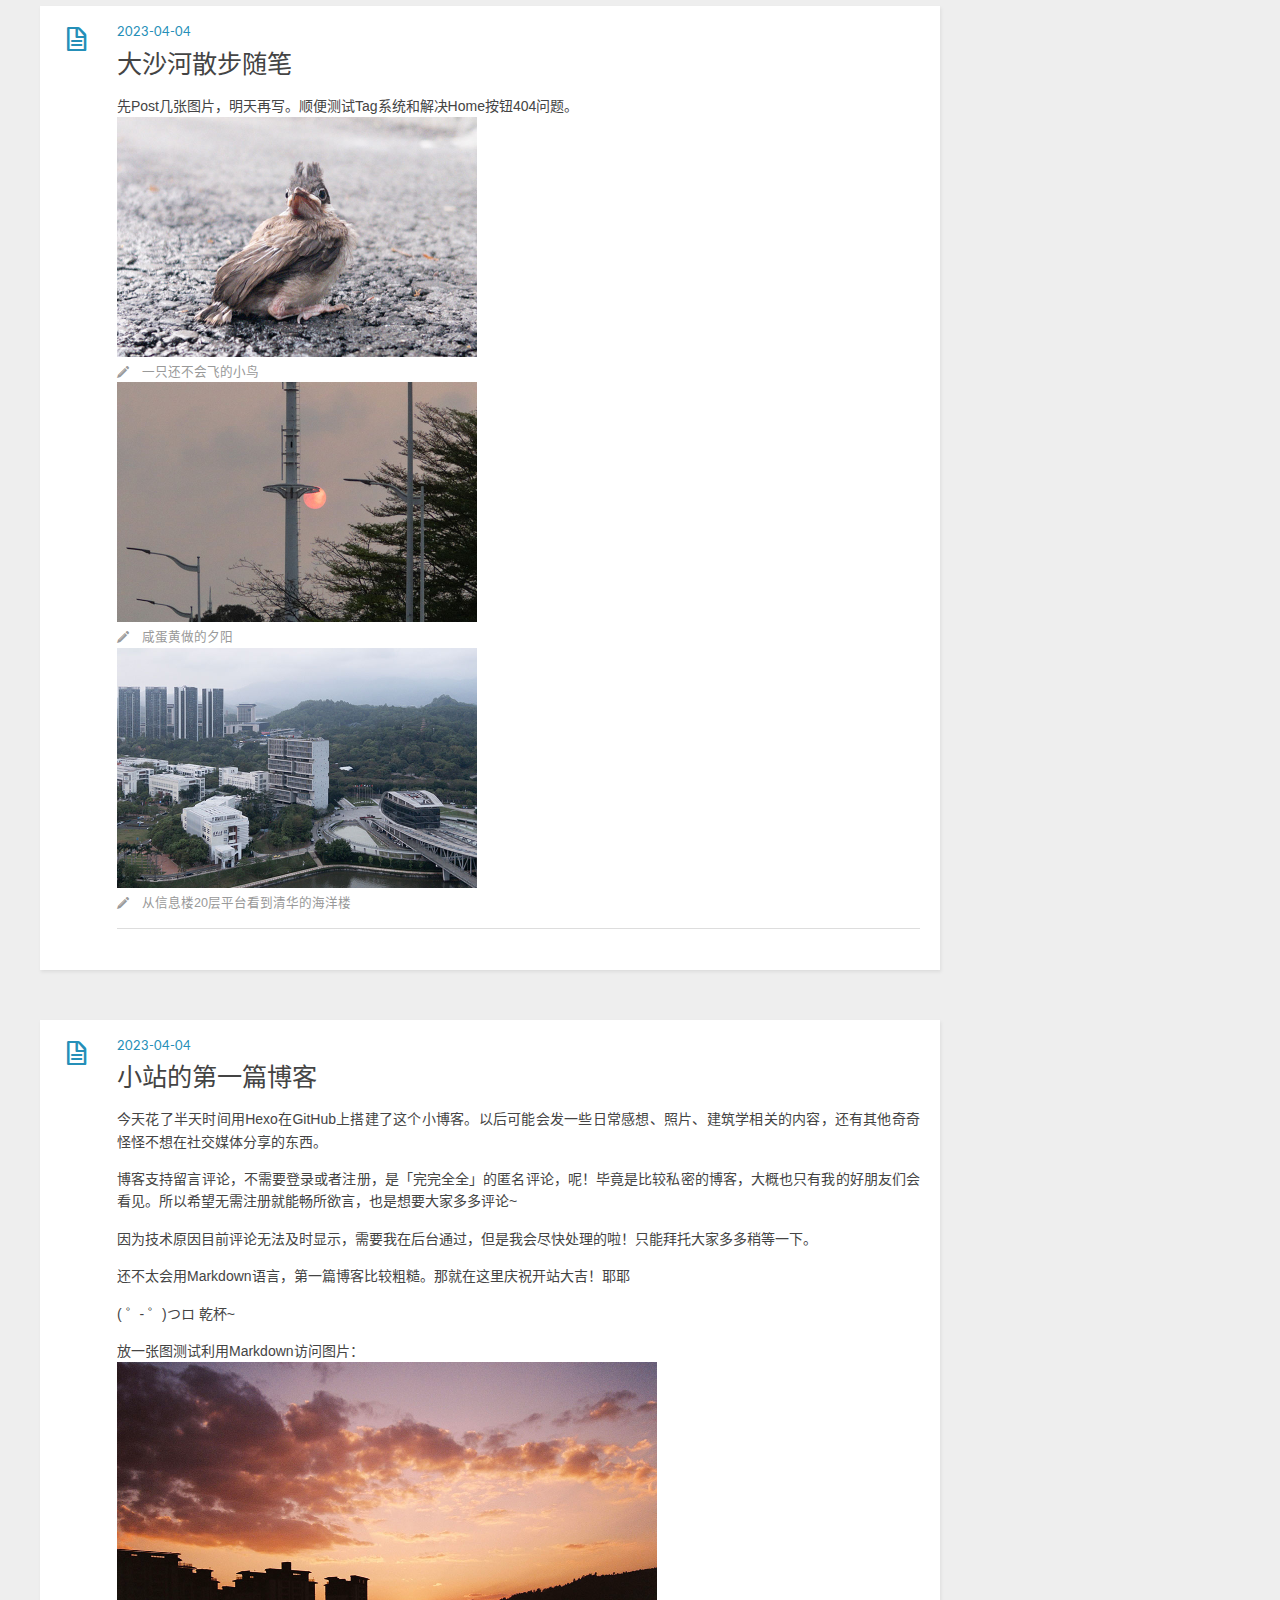
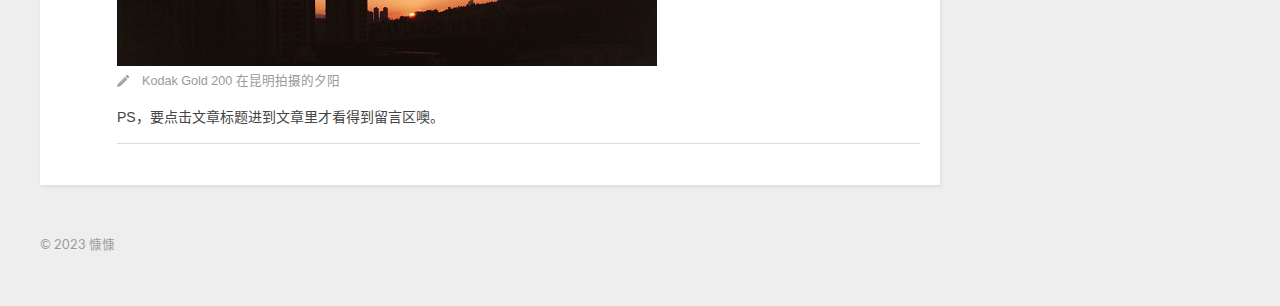
==== commit a1e19c69: "Site updated: 2023-04-10 20:45:24" ====
--- a/index.html
+++ b/index.html
@@ -60,30 +60,30 @@
     <div class="e-content entry" itemprop="articleBody">
       
         <p>上一篇大沙河的随笔可能不更新了(＞_＜)，最近集中周好忙，过了几天就不知道该写什么…只能让3张图片孤独的留在那里了。（不过至少图片下面还是有描述的嘛！）</p>
-<p>说回正题，其实一直想试试拍一系列相互关联的照片，有点类似于摄影集那样？毕竟咱普通人很难抓到像布列松那样的决定性瞬间.质不行就只好以量取胜,一大堆很像的照片凑在一起总能稍微有点感觉了吧？只要能有种「好像」讲了一个故事的意思对我来说就足够了。<br>&amp;nbsp;<br>&amp;nbsp;</p>
+<p>说回正题，其实一直想试试拍一系列相互关联的照片，有点类似于摄影集那样？毕竟咱普通人很难抓到像布列松那样的决定性瞬间.质不行就只好以量取胜,一大堆很像的照片凑在一起总能稍微有点感觉了吧？只要能有种「好像」讲了一个故事的意思对我来说就足够了。<br/></p>
 <hr>
 <img src="/images/0408_1.jpg" alt="大学城的停车场 手机拍摄" width="720" height="720" align="middle" />
 
-<p>这张照片我很喜欢！展现了南方茂密的树丛，特别是中间那一棵很高的，我觉得是这张照片的精髓。而且下面的车刚好都是灰白的，停车桩的红色和黄色和树对比很强烈。<br>&amp;nbsp;<br>&amp;nbsp;</p>
+<p>这张照片我很喜欢！展现了南方茂密的树丛，特别是中间那一棵很高的，我觉得是这张照片的精髓。而且下面的车刚好都是灰白的，停车桩的红色和黄色和树对比很强烈。<br/></p>
 <hr>
 <img src="/images/0408_2.jpg" alt="清华附近夕阳下的椰子树 手机拍摄" width="720" height="720" align="middle" />
 
-<p>这一张也很棒。特别是太阳快要下山时候的余晖很漂亮。背景的白墙在太阳的照射下显现出暖橙色。看起来很有热带的感觉。不过这种树听说是不会结椰子的？<br>&amp;nbsp;<br>&amp;nbsp;</p>
+<p>这一张也很棒。特别是太阳快要下山时候的余晖很漂亮。背景的白墙在太阳的照射下显现出暖橙色。看起来很有热带的感觉。不过这种树听说是不会结椰子的？<br/></p>
 <hr>
 <img src="/images/0408_3.jpg" alt="从体育场看主楼 手机拍摄" width="720" height="720" align="middle" />
 
 <p>这是上学期体测的时候拍摄的。刚刚跑完1000米，上气不接下气，一抬头就看见主楼刚好在两丛树的中间，光线也刚刚好，就拍了下来。</p>
-<p>不过…这张照片的主题并不是植物欸，说不定放在这篇里不是很合适。但也蛮好看的，就还是留下啦。<br>&amp;nbsp;<br>&amp;nbsp;</p>
+<p>不过…这张照片的主题并不是植物欸，说不定放在这篇里不是很合适。但也蛮好看的，就还是留下啦。<br/></p>
 <hr>
 <img src="/images/0408_5.jpg" alt="大沙河河岸 Nikon Z 30" width="720" height="720" align="middle" />
 
-<p>有一天下午没事干，就带上相机去大沙河走了一圈。本意是要走到河边拍流水，但回头的时候看见了这个场景。所有的草都长得很高很绿了，但这棵树还是金黄色的，实在是很巧妙。真是可遇不可求的画面，于是赶快拍了下来。美中不足是天气不好，如果能有阳光斜切到树上就太好了。<br>&amp;nbsp;<br>&amp;nbsp;</p>
+<p>有一天下午没事干，就带上相机去大沙河走了一圈。本意是要走到河边拍流水，但回头的时候看见了这个场景。所有的草都长得很高很绿了，但这棵树还是金黄色的，实在是很巧妙。真是可遇不可求的画面，于是赶快拍了下来。美中不足是天气不好，如果能有阳光斜切到树上就太好了。<br/></p>
 <hr>
 <img src="/images/0408_6.jpg" alt="塘朗山绿道 Nikon Z 30" width="720" height="720" align="middle" />
 
-<p>同样也是时间很巧妙的一张照片。夕阳的最后一点点余晖刚好照在山坡的一棵树上。看到这个场景的时候我前面还有铁丝网挡住了，只好狠狠往前跑到没有遮挡的地方，就怕阳光突然消失。<br>&amp;nbsp;<br>&amp;nbsp;</p>
-<hr>
-<p>&amp;nbsp;<br>&amp;nbsp;<br>这几张照片都不是最近拍的了。如果各位有幸能去到同样的地方，可以留意一下发生了怎样的变化。其实一直很想对着同一个地方拍很多照片，然后串联起来，但是博主太懒了，而且也没有合适的机会。以后遇到再拍叭~</p>
+<p>同样也是时间很巧妙的一张照片。夕阳的最后一点点余晖刚好照在山坡的一棵树上。看到这个场景的时候我前面还有铁丝网挡住了，只好狠狠往前跑到没有遮挡的地方，就怕阳光突然消失。<br/></p>
+<p>___<br/></p>
+<p>这几张照片都不是最近拍的了。如果各位有幸能去到同样的地方，可以留意一下发生了怎样的变化。其实一直很想对着同一个地方拍很多照片，然后串联起来，但是博主太懒了，而且也没有合适的机会。以后遇到再拍叭~</p>
 <p>这一篇博客也实在拖了太久（笑），最近太忙，一度萌生了想要放弃博客的念头。还好喜欢的人一直催更，这才重新提笔（键盘）写作。大家看到这篇最早应该也是在22&#x2F;4&#x2F;10晚上了，但发布时间是8号…欸，那是我写标题的时间。</p>
 <p>总之，如果能在评论区随便说两句的话我会很开心的。大家晚安。</p>
 <p>☆*: .｡. o(≧▽≦)o .｡.:*☆</p>
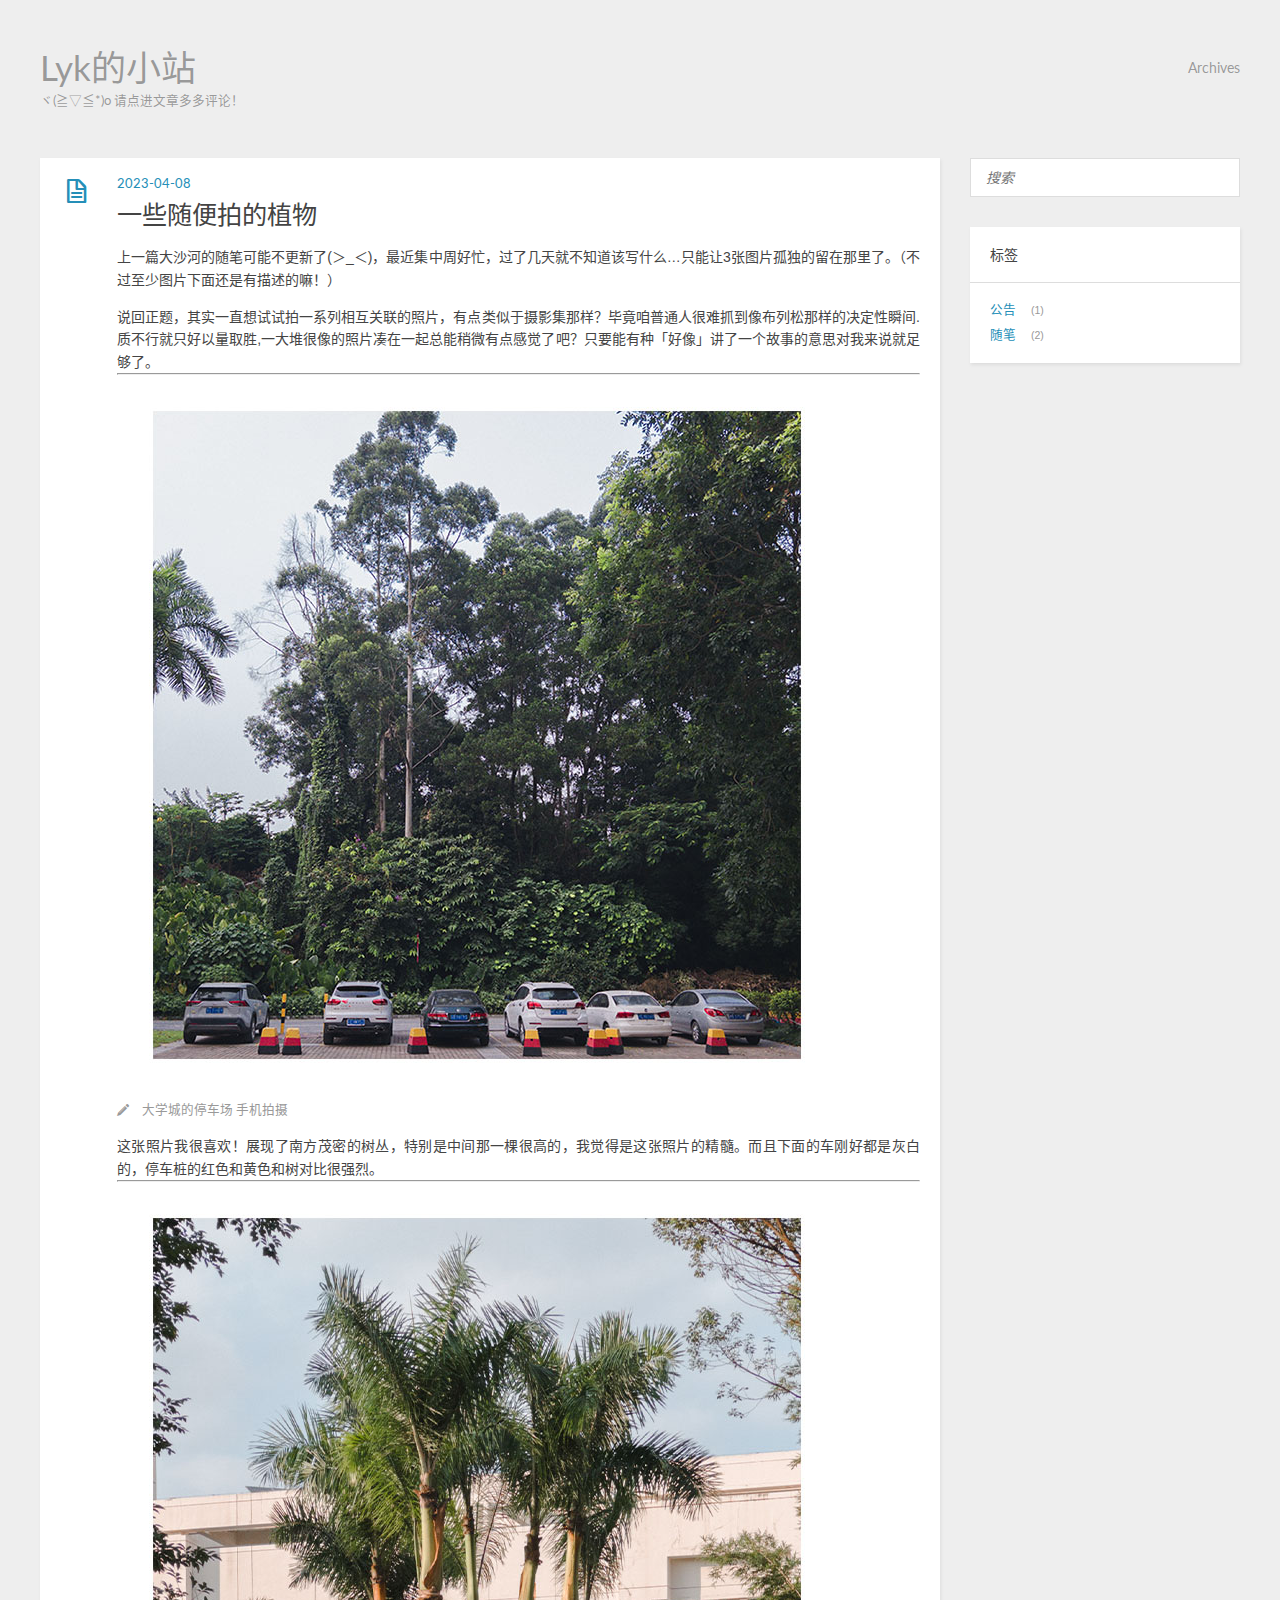
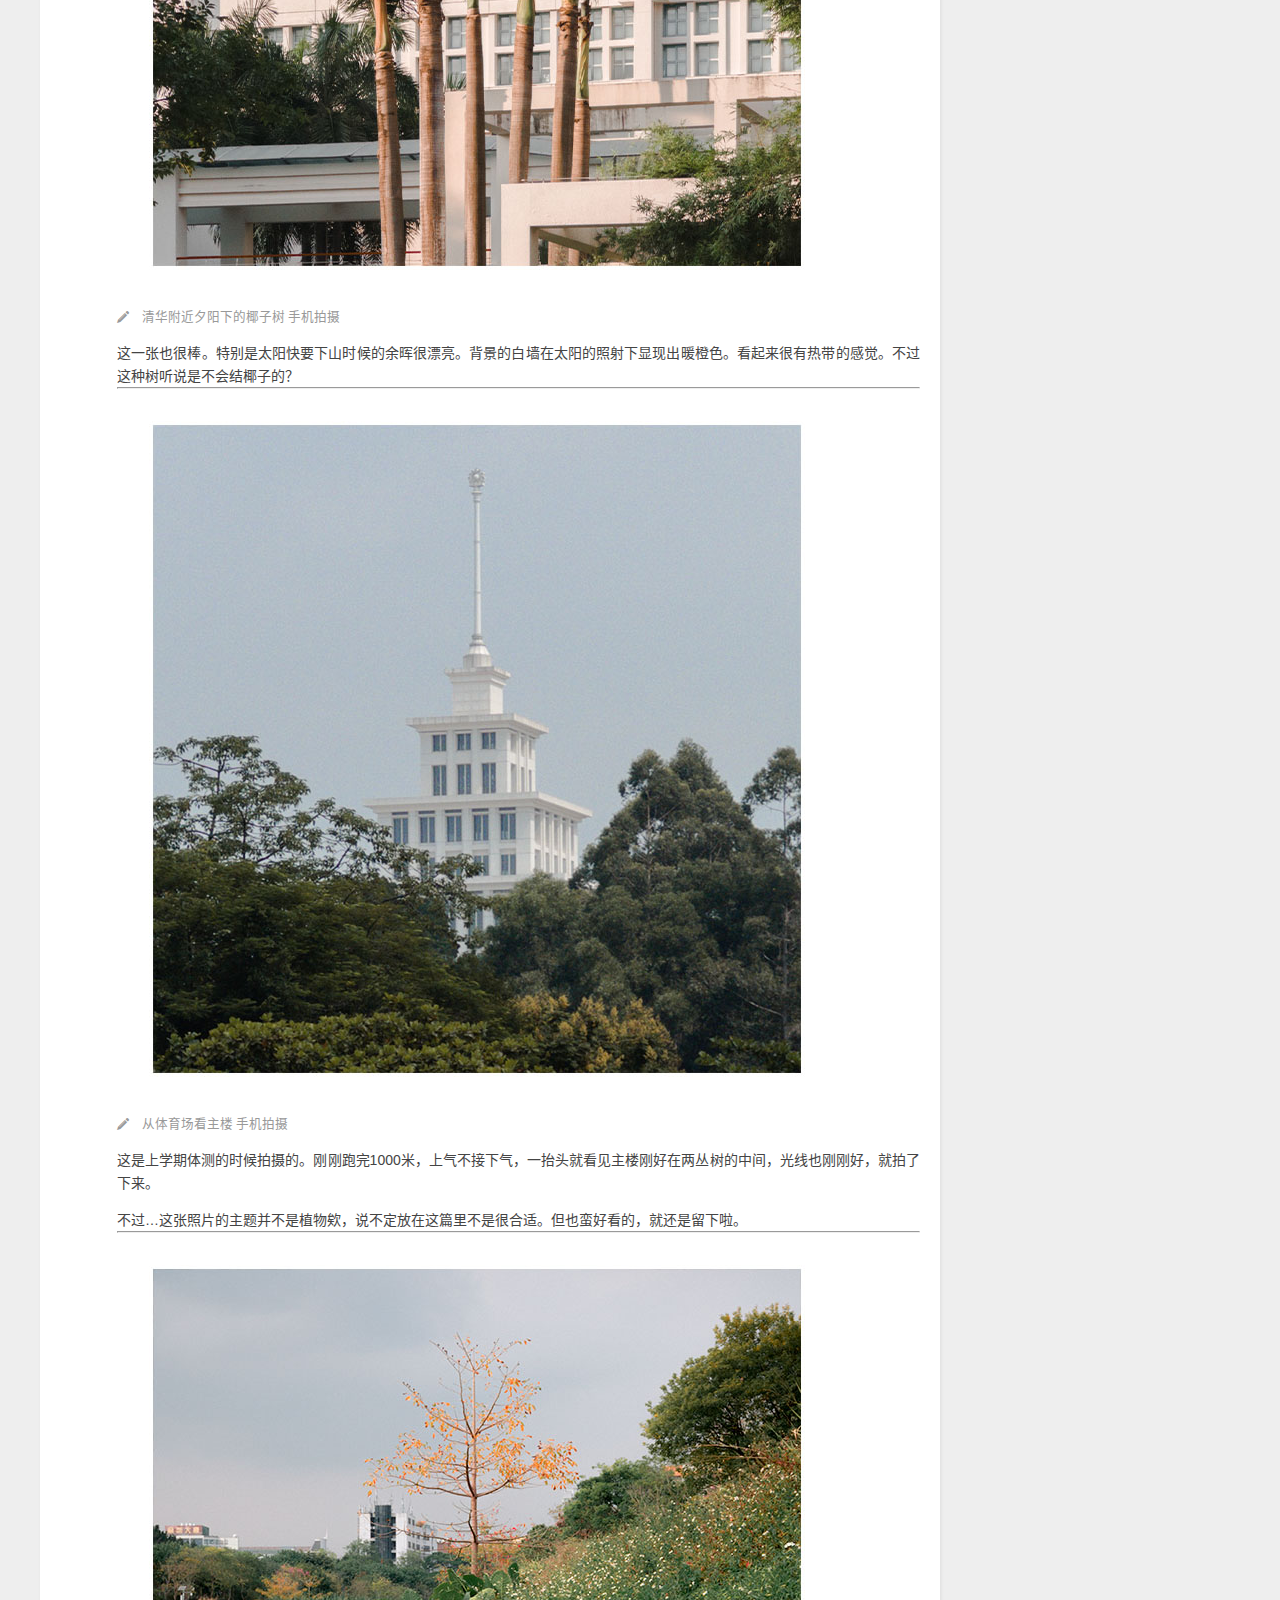
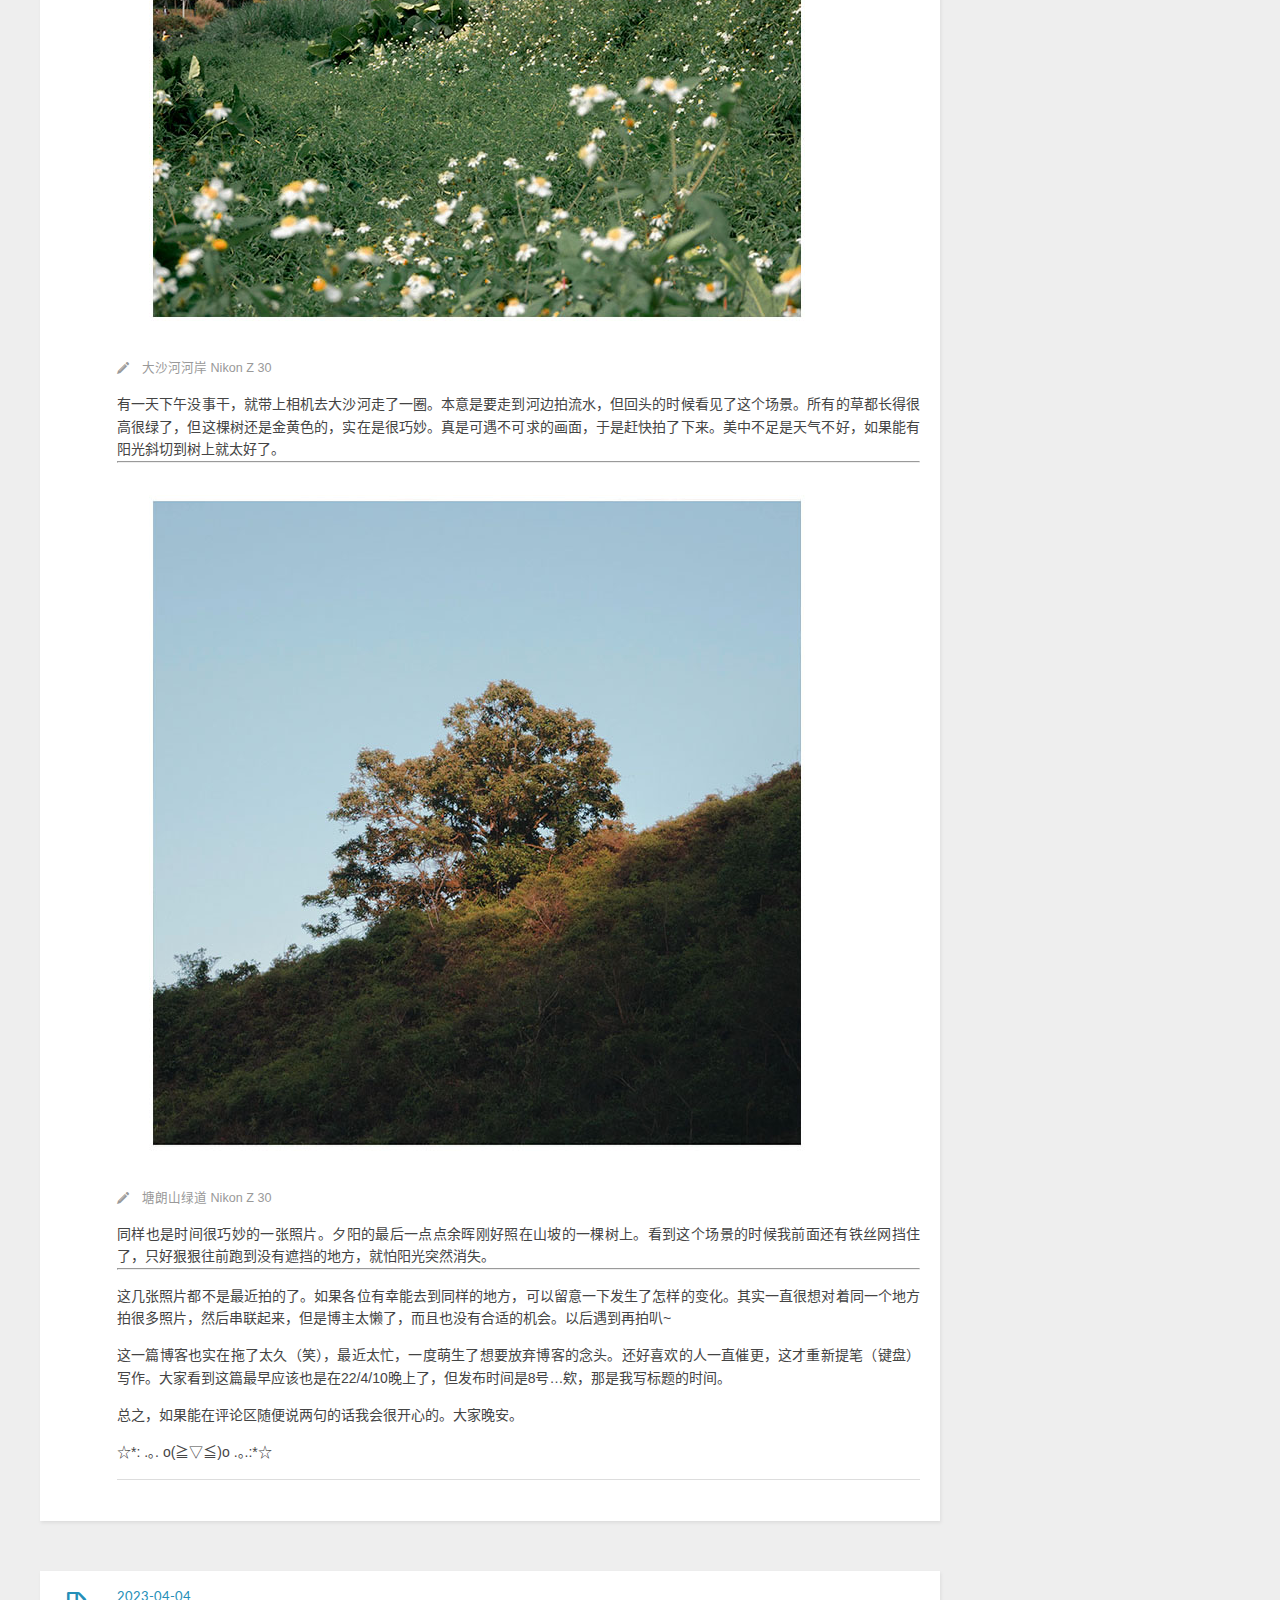
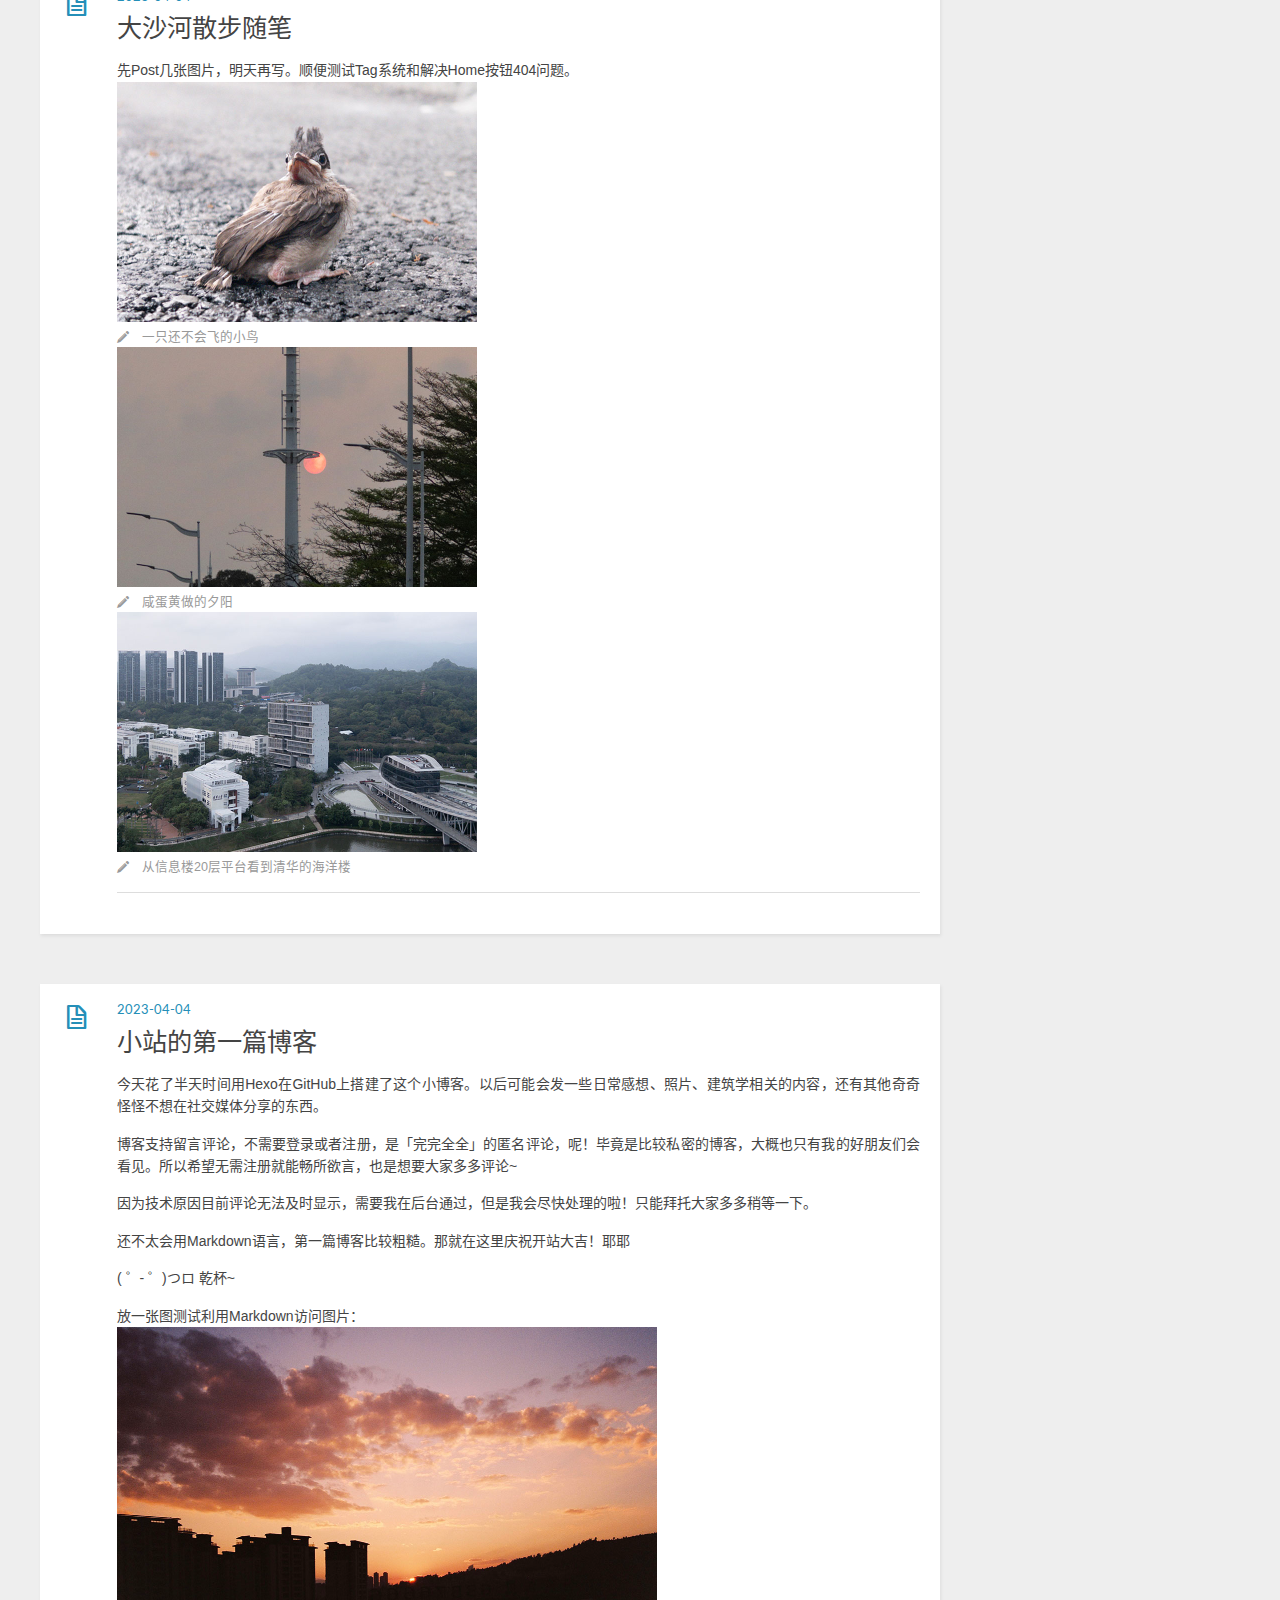
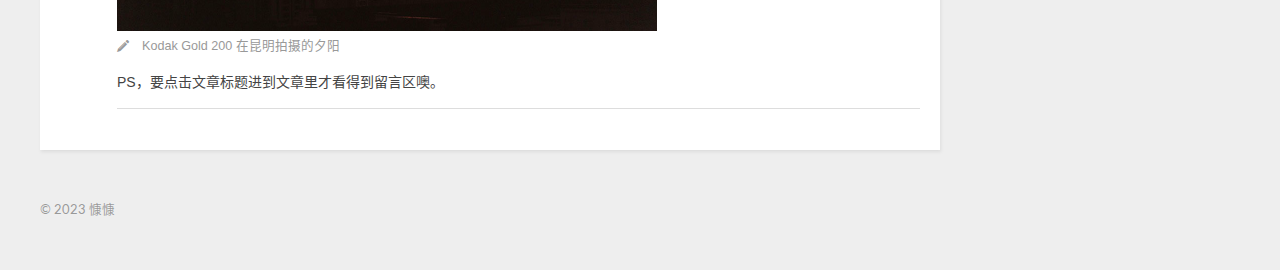
==== commit 500c245b: "Site updated: 2023-04-10 20:47:42" ====
--- a/index.html
+++ b/index.html
@@ -60,29 +60,29 @@
     <div class="e-content entry" itemprop="articleBody">
       
         <p>上一篇大沙河的随笔可能不更新了(＞_＜)，最近集中周好忙，过了几天就不知道该写什么…只能让3张图片孤独的留在那里了。（不过至少图片下面还是有描述的嘛！）</p>
-<p>说回正题，其实一直想试试拍一系列相互关联的照片，有点类似于摄影集那样？毕竟咱普通人很难抓到像布列松那样的决定性瞬间.质不行就只好以量取胜,一大堆很像的照片凑在一起总能稍微有点感觉了吧？只要能有种「好像」讲了一个故事的意思对我来说就足够了。<br/></p>
+<p>说回正题，其实一直想试试拍一系列相互关联的照片，有点类似于摄影集那样？毕竟咱普通人很难抓到像布列松那样的决定性瞬间.质不行就只好以量取胜,一大堆很像的照片凑在一起总能稍微有点感觉了吧？只要能有种「好像」讲了一个故事的意思对我来说就足够了。</p>
 <hr>
 <img src="/images/0408_1.jpg" alt="大学城的停车场 手机拍摄" width="720" height="720" align="middle" />
 
-<p>这张照片我很喜欢！展现了南方茂密的树丛，特别是中间那一棵很高的，我觉得是这张照片的精髓。而且下面的车刚好都是灰白的，停车桩的红色和黄色和树对比很强烈。<br/></p>
+<p>这张照片我很喜欢！展现了南方茂密的树丛，特别是中间那一棵很高的，我觉得是这张照片的精髓。而且下面的车刚好都是灰白的，停车桩的红色和黄色和树对比很强烈。</p>
 <hr>
 <img src="/images/0408_2.jpg" alt="清华附近夕阳下的椰子树 手机拍摄" width="720" height="720" align="middle" />
 
-<p>这一张也很棒。特别是太阳快要下山时候的余晖很漂亮。背景的白墙在太阳的照射下显现出暖橙色。看起来很有热带的感觉。不过这种树听说是不会结椰子的？<br/></p>
+<p>这一张也很棒。特别是太阳快要下山时候的余晖很漂亮。背景的白墙在太阳的照射下显现出暖橙色。看起来很有热带的感觉。不过这种树听说是不会结椰子的？</p>
 <hr>
 <img src="/images/0408_3.jpg" alt="从体育场看主楼 手机拍摄" width="720" height="720" align="middle" />
 
 <p>这是上学期体测的时候拍摄的。刚刚跑完1000米，上气不接下气，一抬头就看见主楼刚好在两丛树的中间，光线也刚刚好，就拍了下来。</p>
-<p>不过…这张照片的主题并不是植物欸，说不定放在这篇里不是很合适。但也蛮好看的，就还是留下啦。<br/></p>
+<p>不过…这张照片的主题并不是植物欸，说不定放在这篇里不是很合适。但也蛮好看的，就还是留下啦。</p>
 <hr>
 <img src="/images/0408_5.jpg" alt="大沙河河岸 Nikon Z 30" width="720" height="720" align="middle" />
 
-<p>有一天下午没事干，就带上相机去大沙河走了一圈。本意是要走到河边拍流水，但回头的时候看见了这个场景。所有的草都长得很高很绿了，但这棵树还是金黄色的，实在是很巧妙。真是可遇不可求的画面，于是赶快拍了下来。美中不足是天气不好，如果能有阳光斜切到树上就太好了。<br/></p>
+<p>有一天下午没事干，就带上相机去大沙河走了一圈。本意是要走到河边拍流水，但回头的时候看见了这个场景。所有的草都长得很高很绿了，但这棵树还是金黄色的，实在是很巧妙。真是可遇不可求的画面，于是赶快拍了下来。美中不足是天气不好，如果能有阳光斜切到树上就太好了。</p>
 <hr>
 <img src="/images/0408_6.jpg" alt="塘朗山绿道 Nikon Z 30" width="720" height="720" align="middle" />
 
-<p>同样也是时间很巧妙的一张照片。夕阳的最后一点点余晖刚好照在山坡的一棵树上。看到这个场景的时候我前面还有铁丝网挡住了，只好狠狠往前跑到没有遮挡的地方，就怕阳光突然消失。<br/></p>
-<p>___<br/></p>
+<p>同样也是时间很巧妙的一张照片。夕阳的最后一点点余晖刚好照在山坡的一棵树上。看到这个场景的时候我前面还有铁丝网挡住了，只好狠狠往前跑到没有遮挡的地方，就怕阳光突然消失。</p>
+<hr>
 <p>这几张照片都不是最近拍的了。如果各位有幸能去到同样的地方，可以留意一下发生了怎样的变化。其实一直很想对着同一个地方拍很多照片，然后串联起来，但是博主太懒了，而且也没有合适的机会。以后遇到再拍叭~</p>
 <p>这一篇博客也实在拖了太久（笑），最近太忙，一度萌生了想要放弃博客的念头。还好喜欢的人一直催更，这才重新提笔（键盘）写作。大家看到这篇最早应该也是在22&#x2F;4&#x2F;10晚上了，但发布时间是8号…欸，那是我写标题的时间。</p>
 <p>总之，如果能在评论区随便说两句的话我会很开心的。大家晚安。</p>
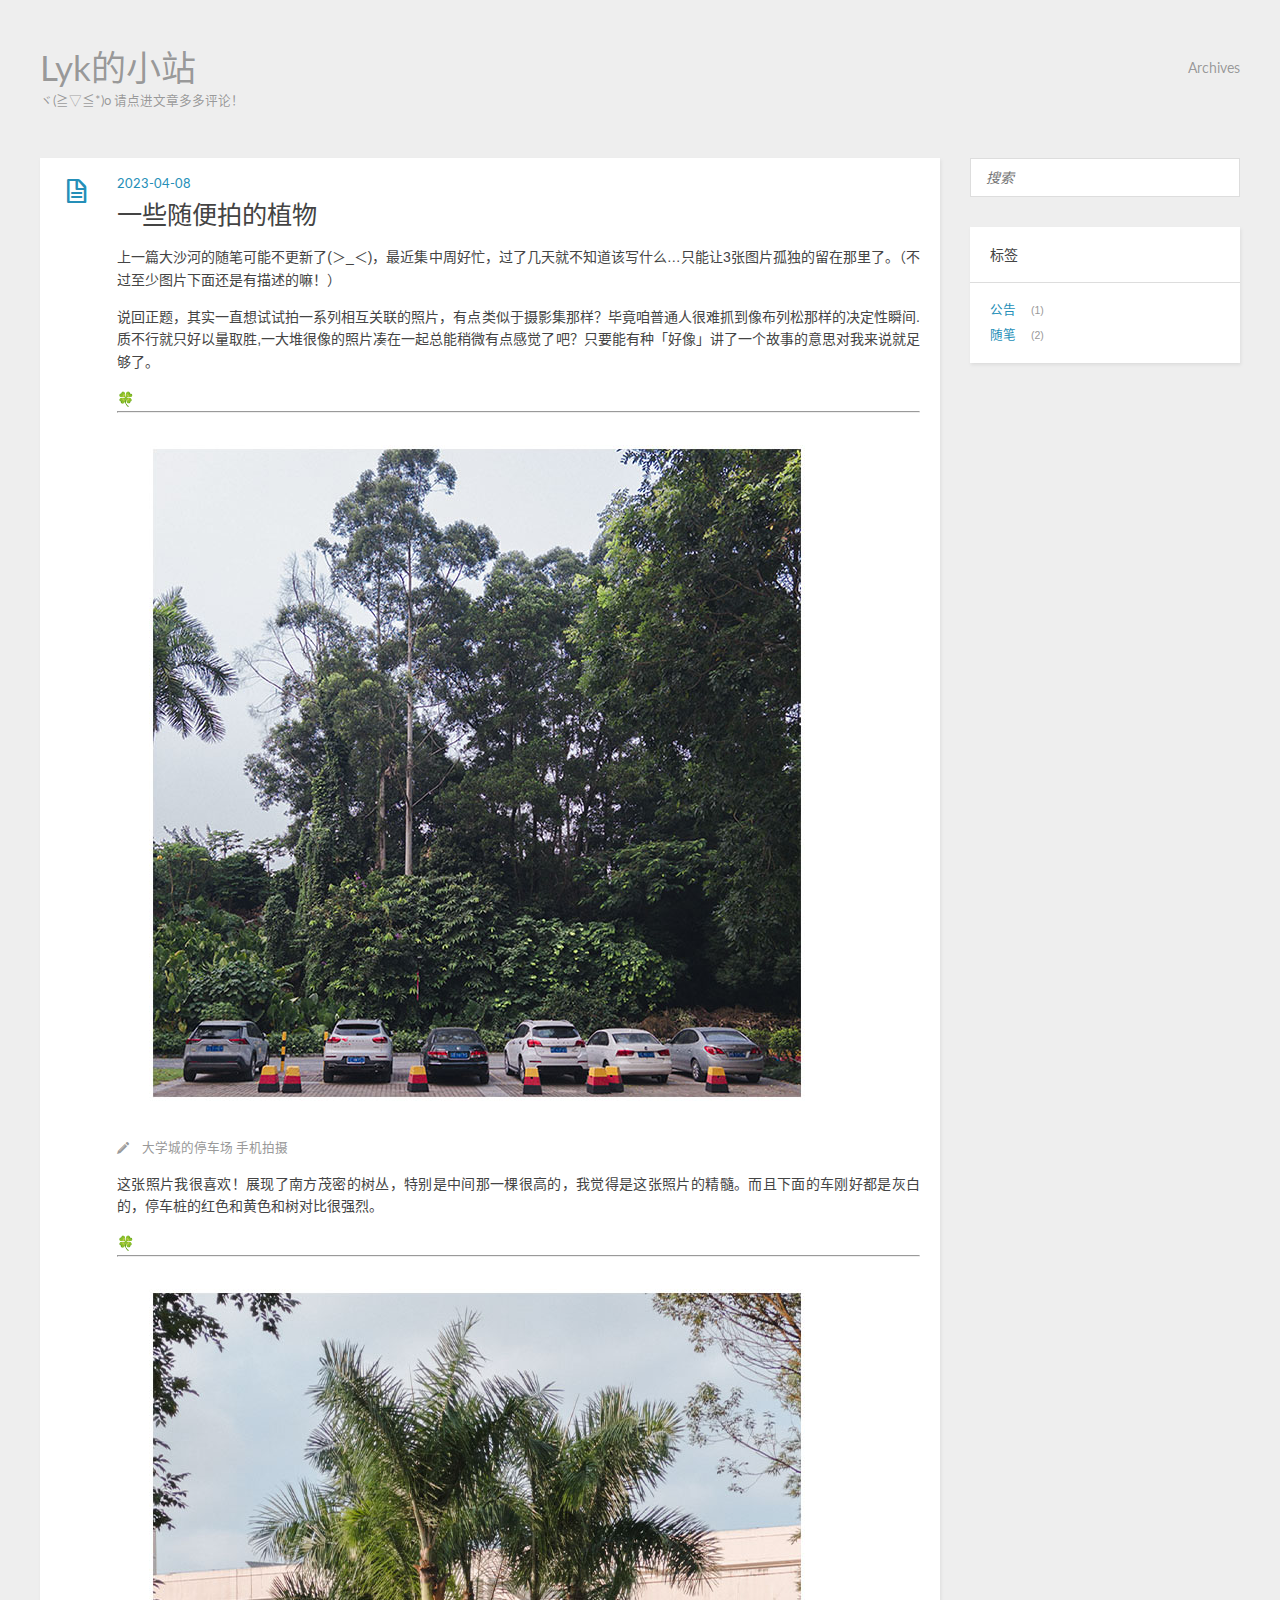
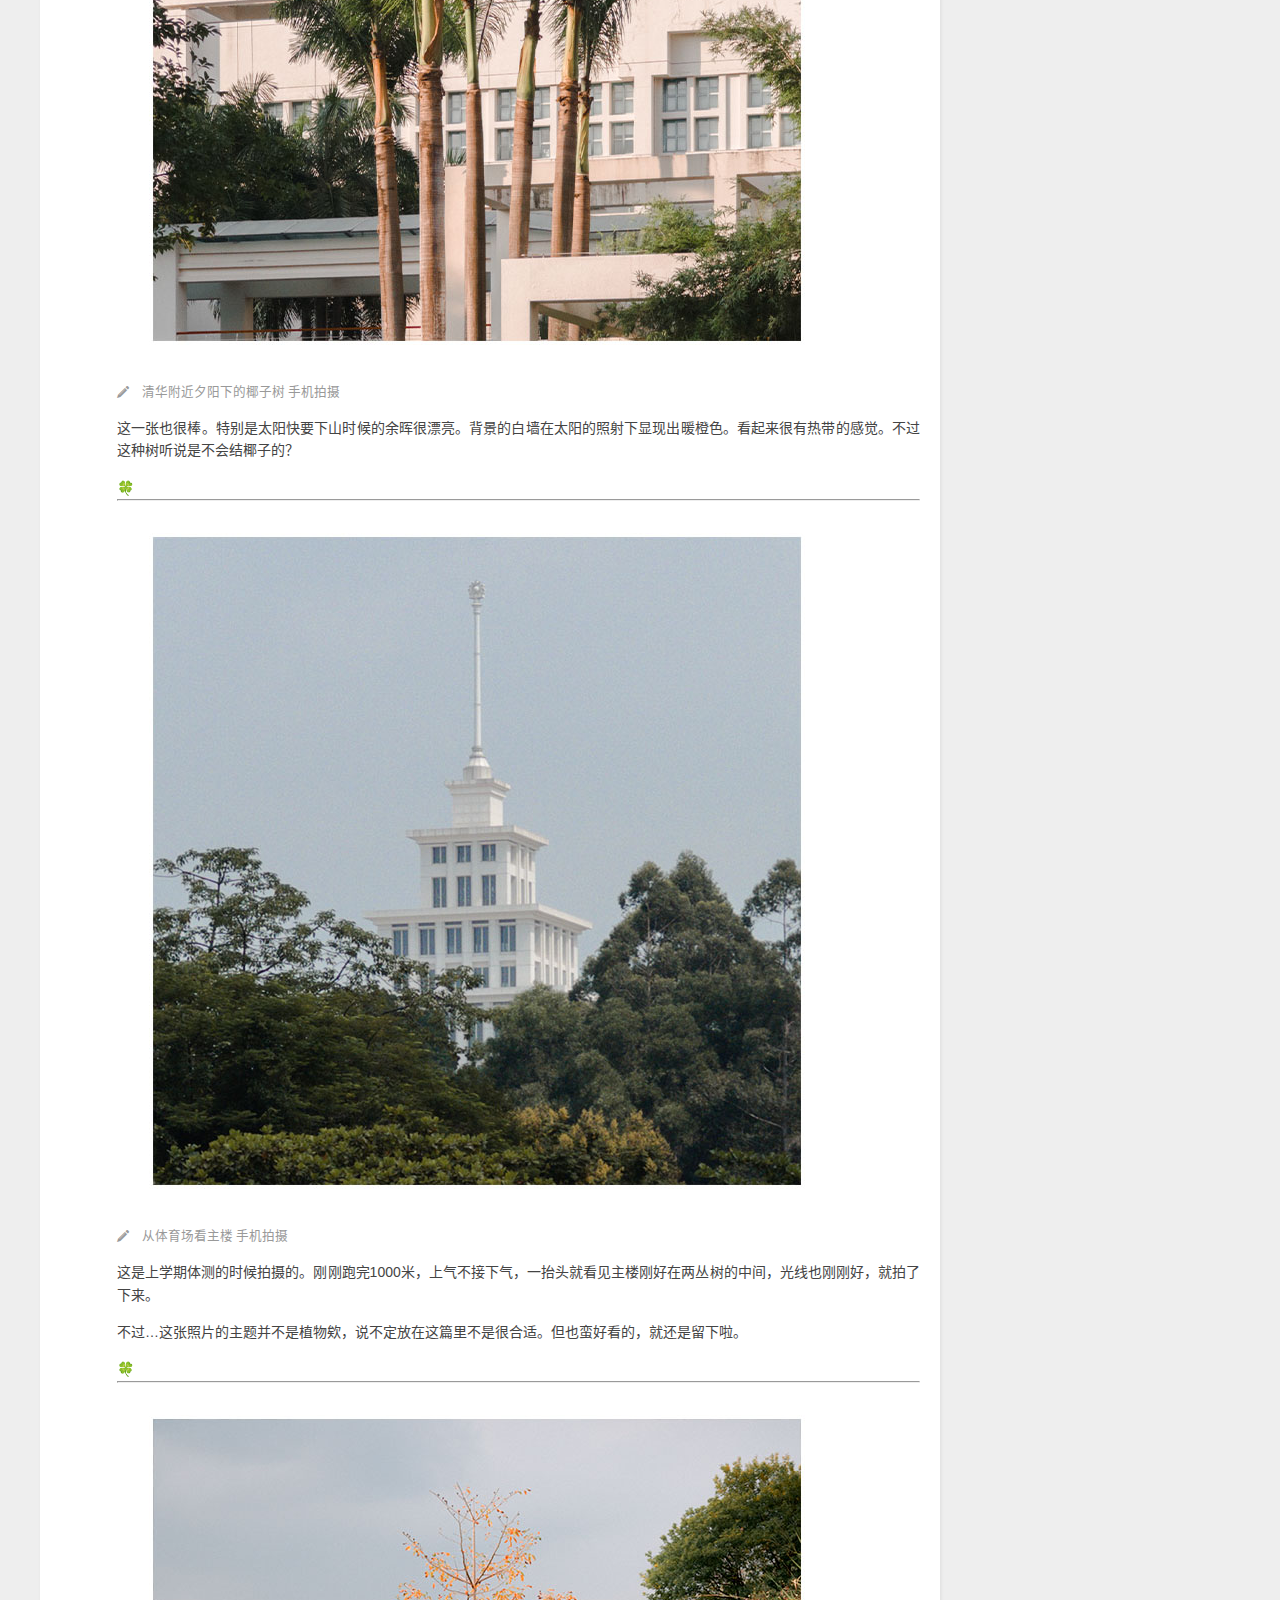
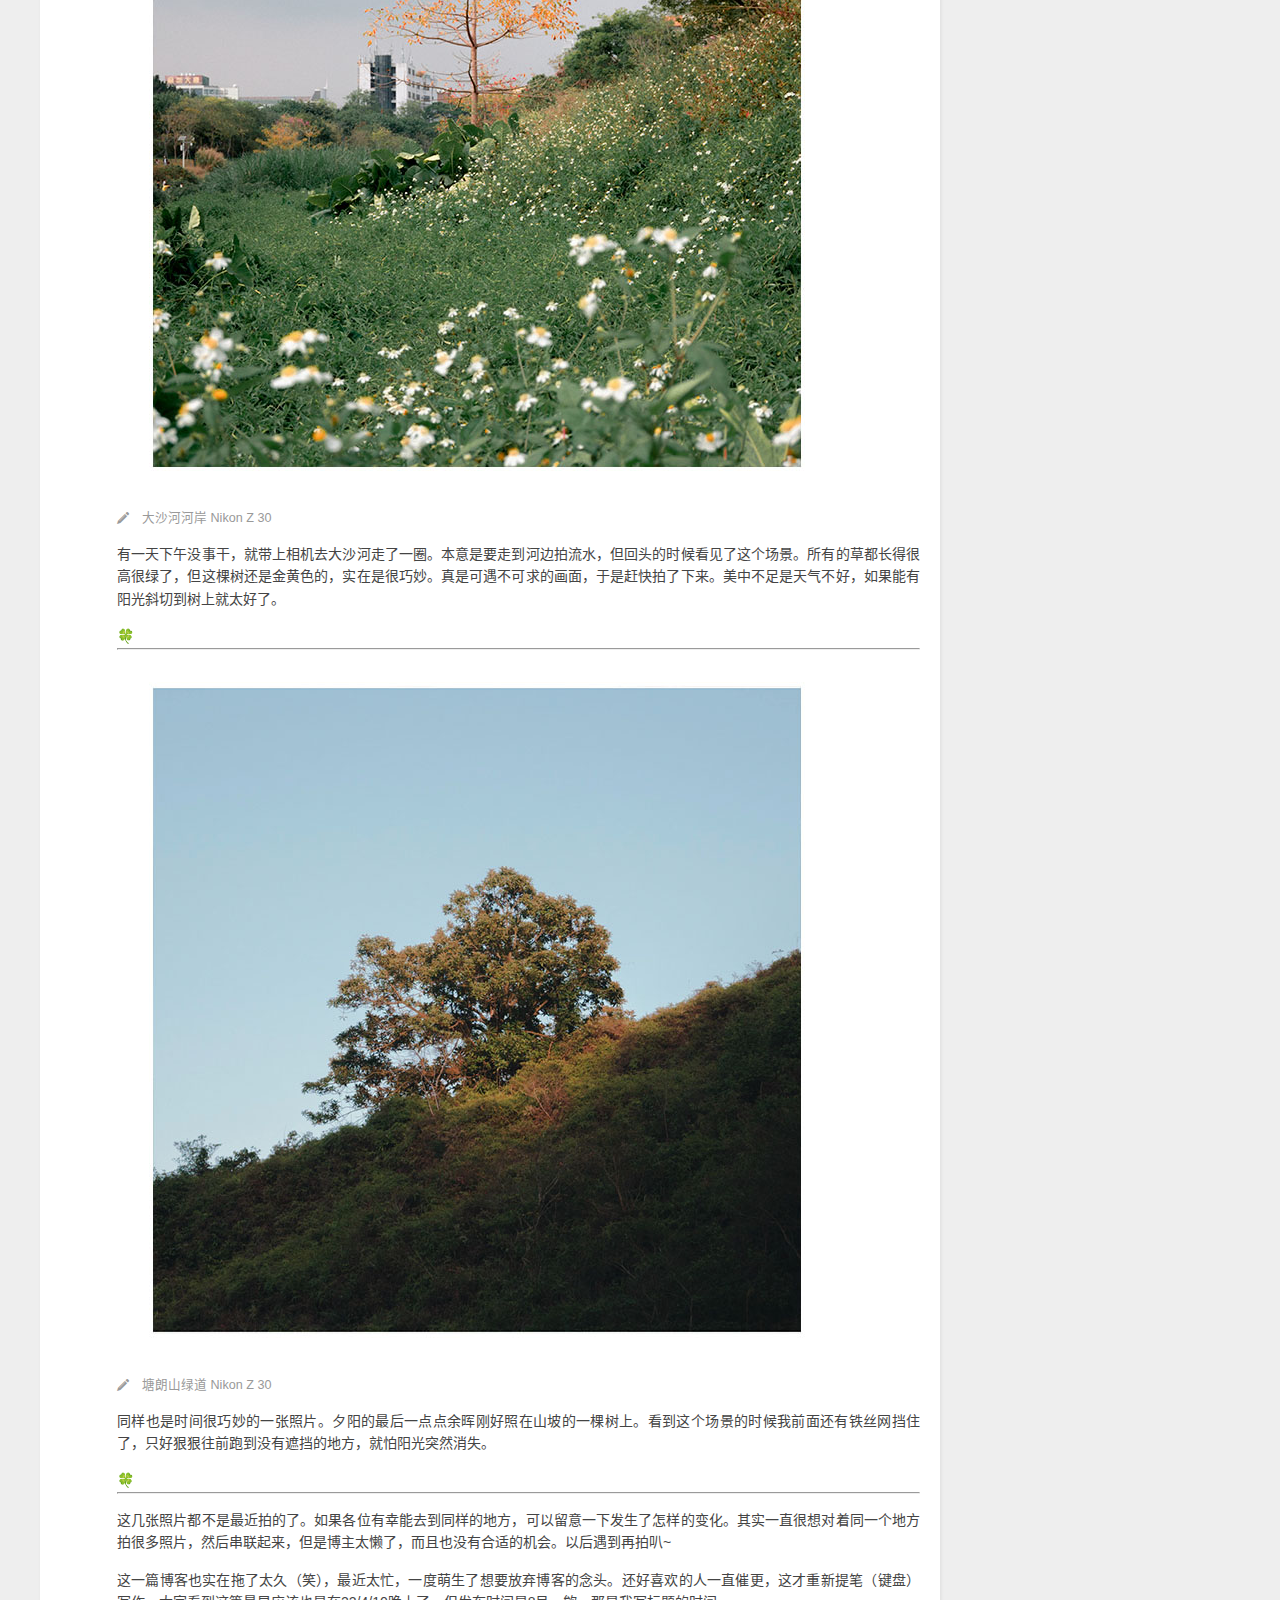
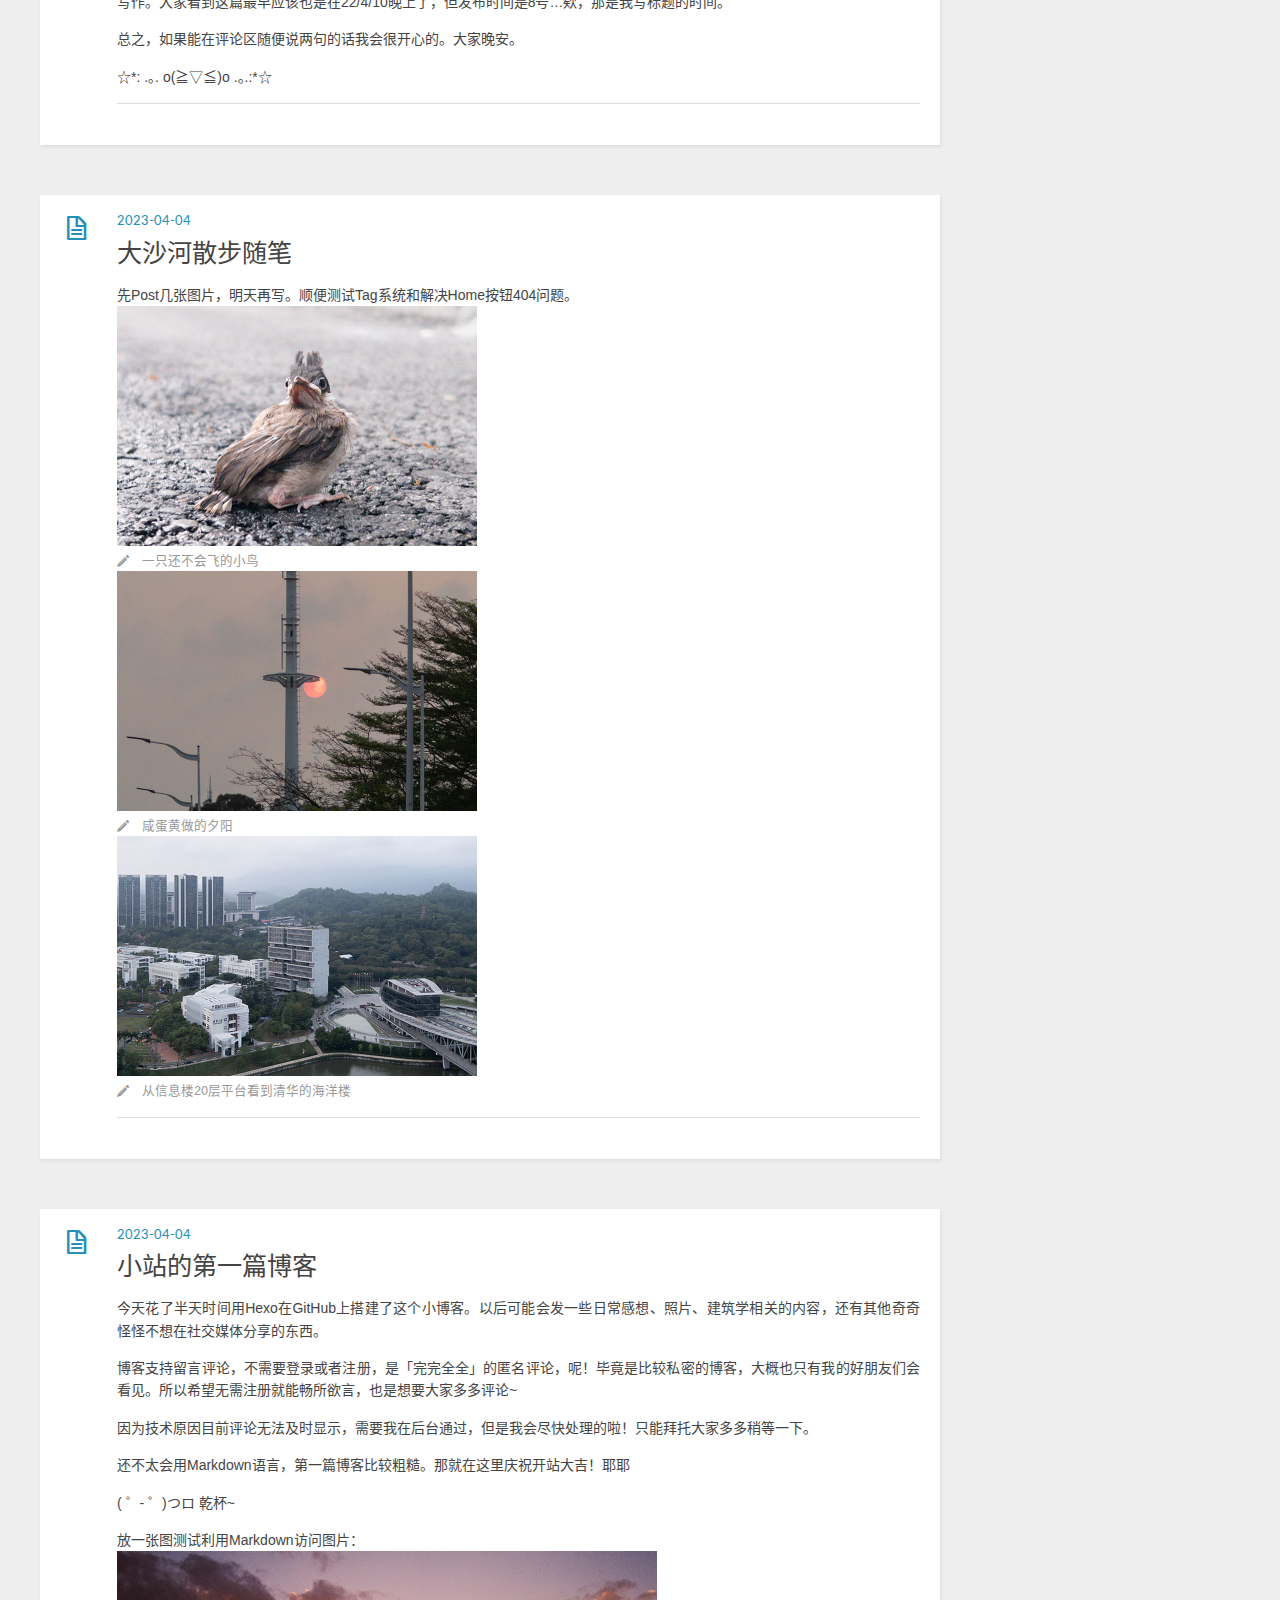
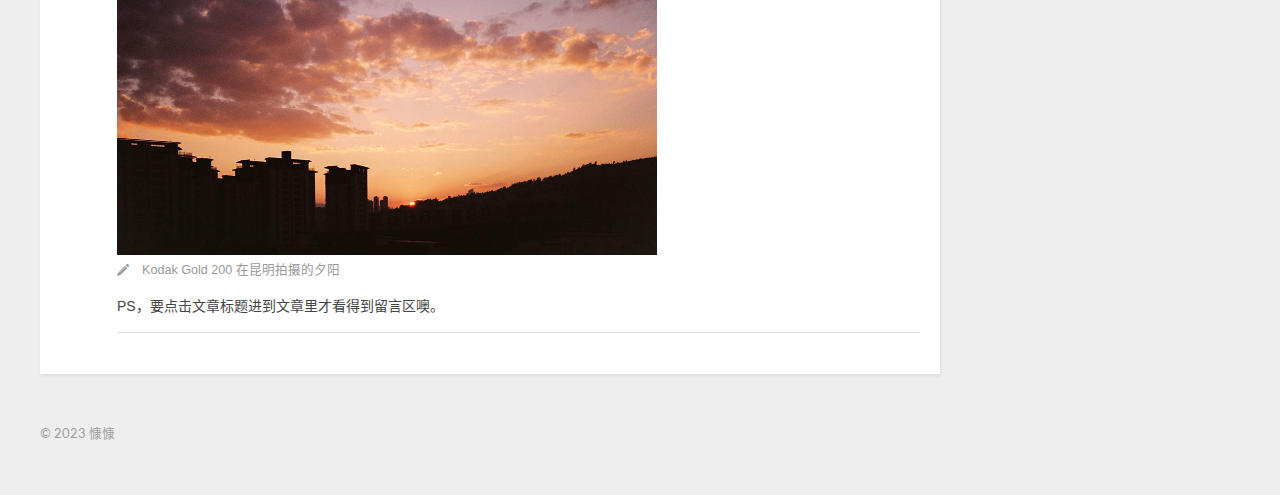
==== commit 2235c0a4: "Site updated: 2023-04-10 20:51:13" ====
--- a/index.html
+++ b/index.html
@@ -61,27 +61,33 @@
       
         <p>上一篇大沙河的随笔可能不更新了(＞_＜)，最近集中周好忙，过了几天就不知道该写什么…只能让3张图片孤独的留在那里了。（不过至少图片下面还是有描述的嘛！）</p>
 <p>说回正题，其实一直想试试拍一系列相互关联的照片，有点类似于摄影集那样？毕竟咱普通人很难抓到像布列松那样的决定性瞬间.质不行就只好以量取胜,一大堆很像的照片凑在一起总能稍微有点感觉了吧？只要能有种「好像」讲了一个故事的意思对我来说就足够了。</p>
+<p>🍀</p>
 <hr>
 <img src="/images/0408_1.jpg" alt="大学城的停车场 手机拍摄" width="720" height="720" align="middle" />
 
 <p>这张照片我很喜欢！展现了南方茂密的树丛，特别是中间那一棵很高的，我觉得是这张照片的精髓。而且下面的车刚好都是灰白的，停车桩的红色和黄色和树对比很强烈。</p>
+<p>🍀</p>
 <hr>
 <img src="/images/0408_2.jpg" alt="清华附近夕阳下的椰子树 手机拍摄" width="720" height="720" align="middle" />
 
 <p>这一张也很棒。特别是太阳快要下山时候的余晖很漂亮。背景的白墙在太阳的照射下显现出暖橙色。看起来很有热带的感觉。不过这种树听说是不会结椰子的？</p>
+<p>🍀</p>
 <hr>
 <img src="/images/0408_3.jpg" alt="从体育场看主楼 手机拍摄" width="720" height="720" align="middle" />
 
 <p>这是上学期体测的时候拍摄的。刚刚跑完1000米，上气不接下气，一抬头就看见主楼刚好在两丛树的中间，光线也刚刚好，就拍了下来。</p>
 <p>不过…这张照片的主题并不是植物欸，说不定放在这篇里不是很合适。但也蛮好看的，就还是留下啦。</p>
+<p>🍀</p>
 <hr>
 <img src="/images/0408_5.jpg" alt="大沙河河岸 Nikon Z 30" width="720" height="720" align="middle" />
 
 <p>有一天下午没事干，就带上相机去大沙河走了一圈。本意是要走到河边拍流水，但回头的时候看见了这个场景。所有的草都长得很高很绿了，但这棵树还是金黄色的，实在是很巧妙。真是可遇不可求的画面，于是赶快拍了下来。美中不足是天气不好，如果能有阳光斜切到树上就太好了。</p>
+<p>🍀</p>
 <hr>
 <img src="/images/0408_6.jpg" alt="塘朗山绿道 Nikon Z 30" width="720" height="720" align="middle" />
 
 <p>同样也是时间很巧妙的一张照片。夕阳的最后一点点余晖刚好照在山坡的一棵树上。看到这个场景的时候我前面还有铁丝网挡住了，只好狠狠往前跑到没有遮挡的地方，就怕阳光突然消失。</p>
+<p>🍀</p>
 <hr>
 <p>这几张照片都不是最近拍的了。如果各位有幸能去到同样的地方，可以留意一下发生了怎样的变化。其实一直很想对着同一个地方拍很多照片，然后串联起来，但是博主太懒了，而且也没有合适的机会。以后遇到再拍叭~</p>
 <p>这一篇博客也实在拖了太久（笑），最近太忙，一度萌生了想要放弃博客的念头。还好喜欢的人一直催更，这才重新提笔（键盘）写作。大家看到这篇最早应该也是在22&#x2F;4&#x2F;10晚上了，但发布时间是8号…欸，那是我写标题的时间。</p>
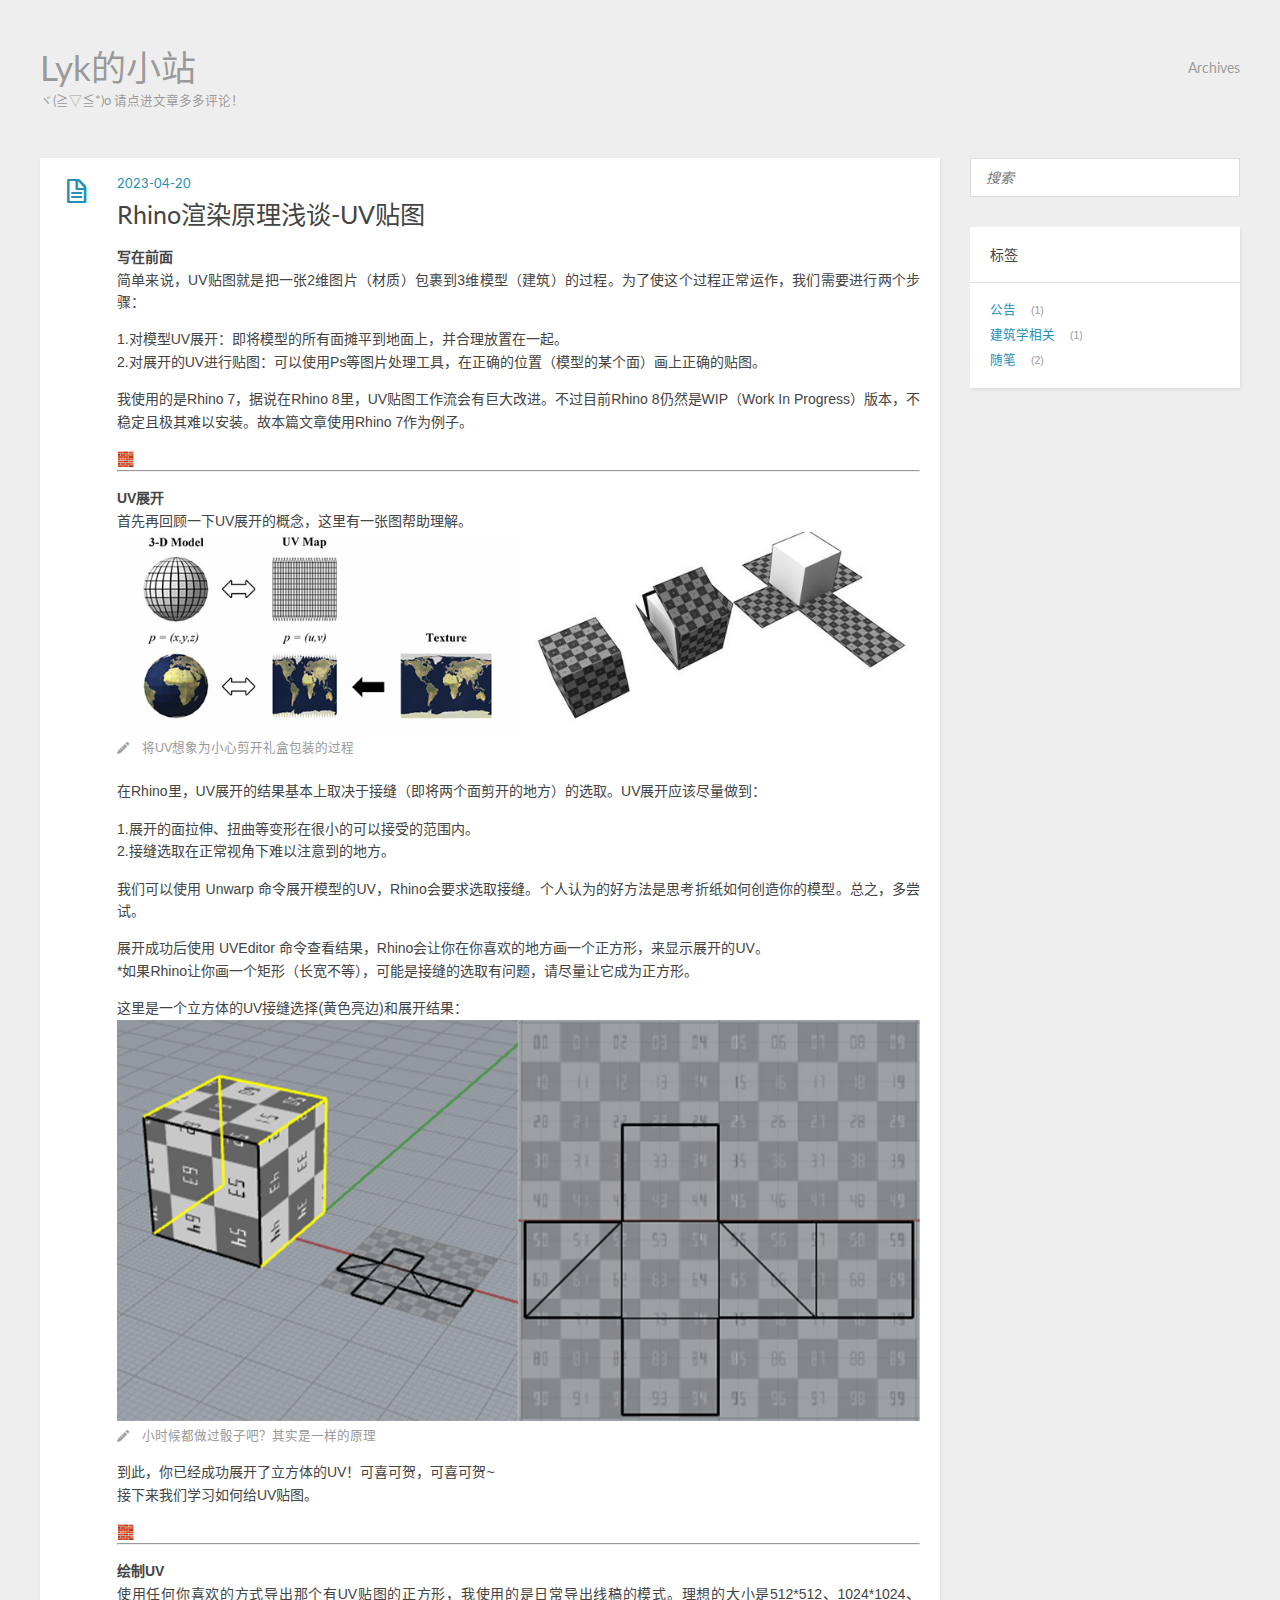
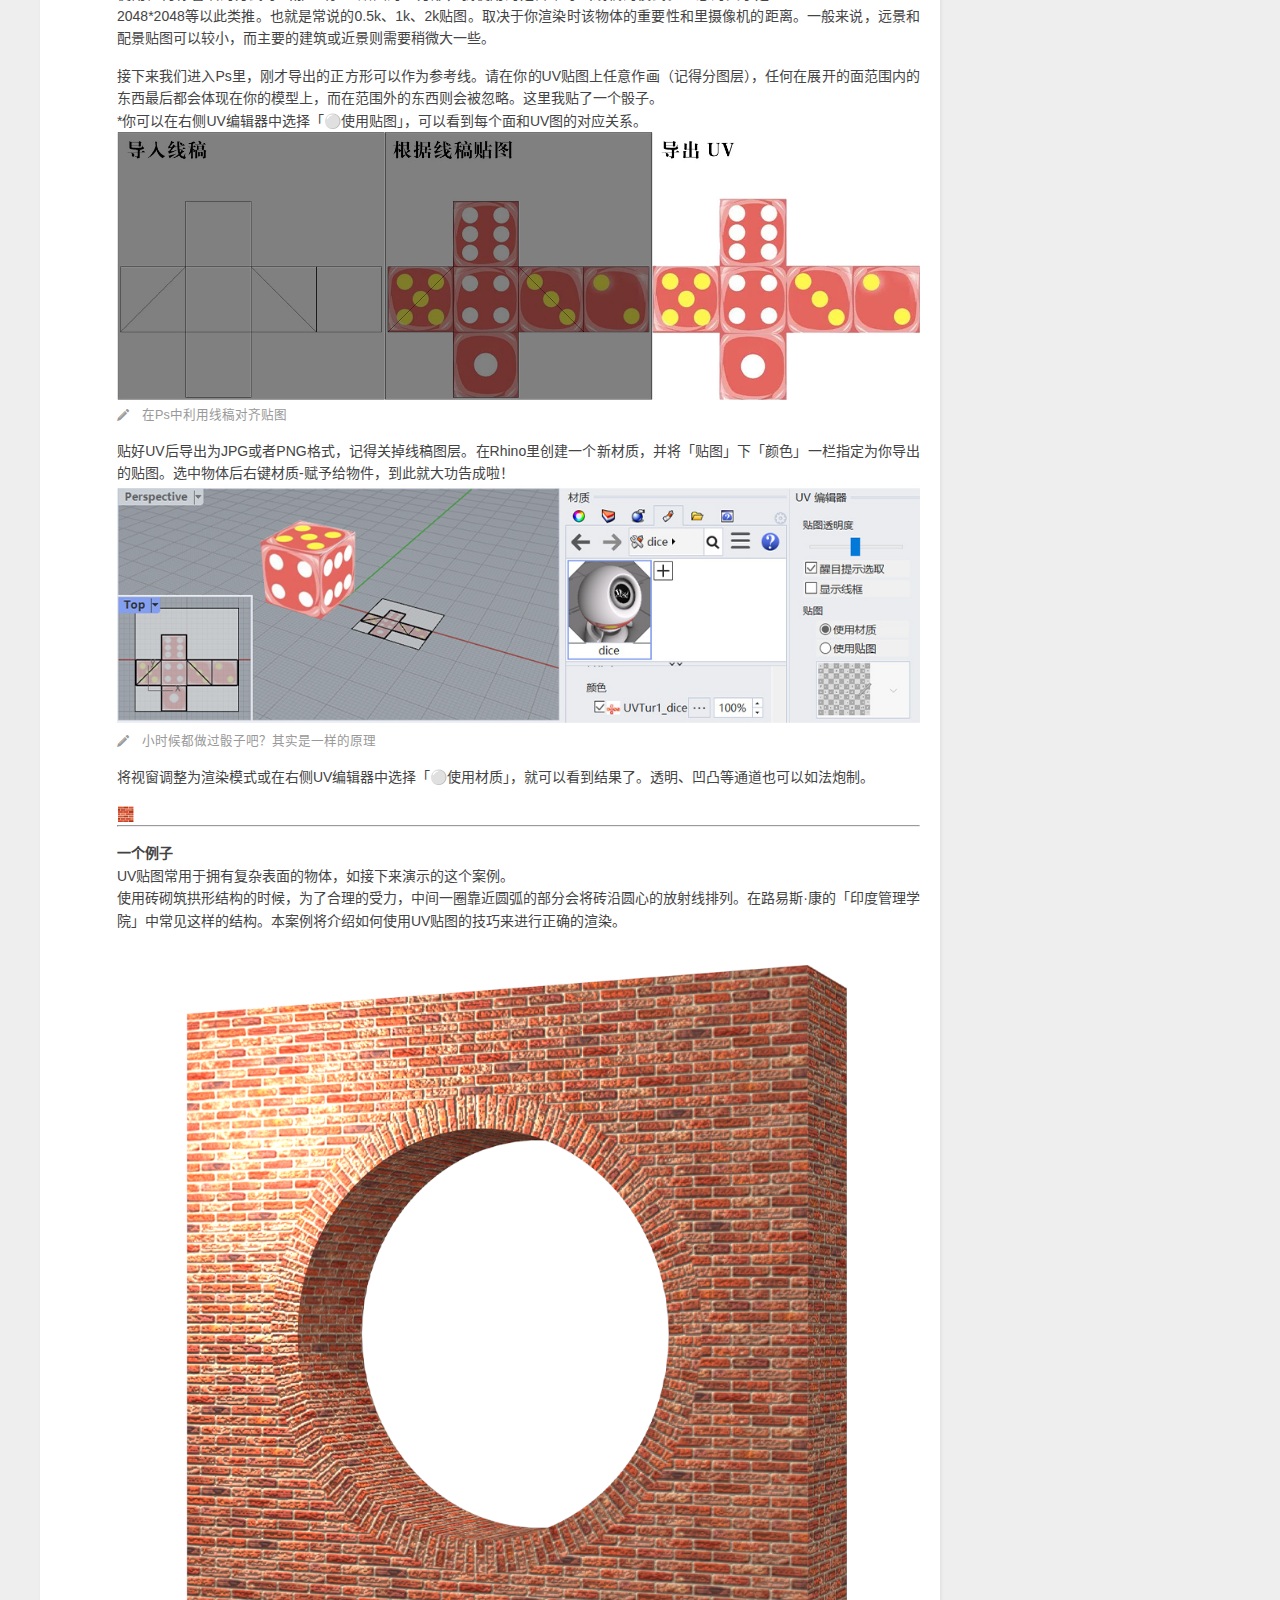
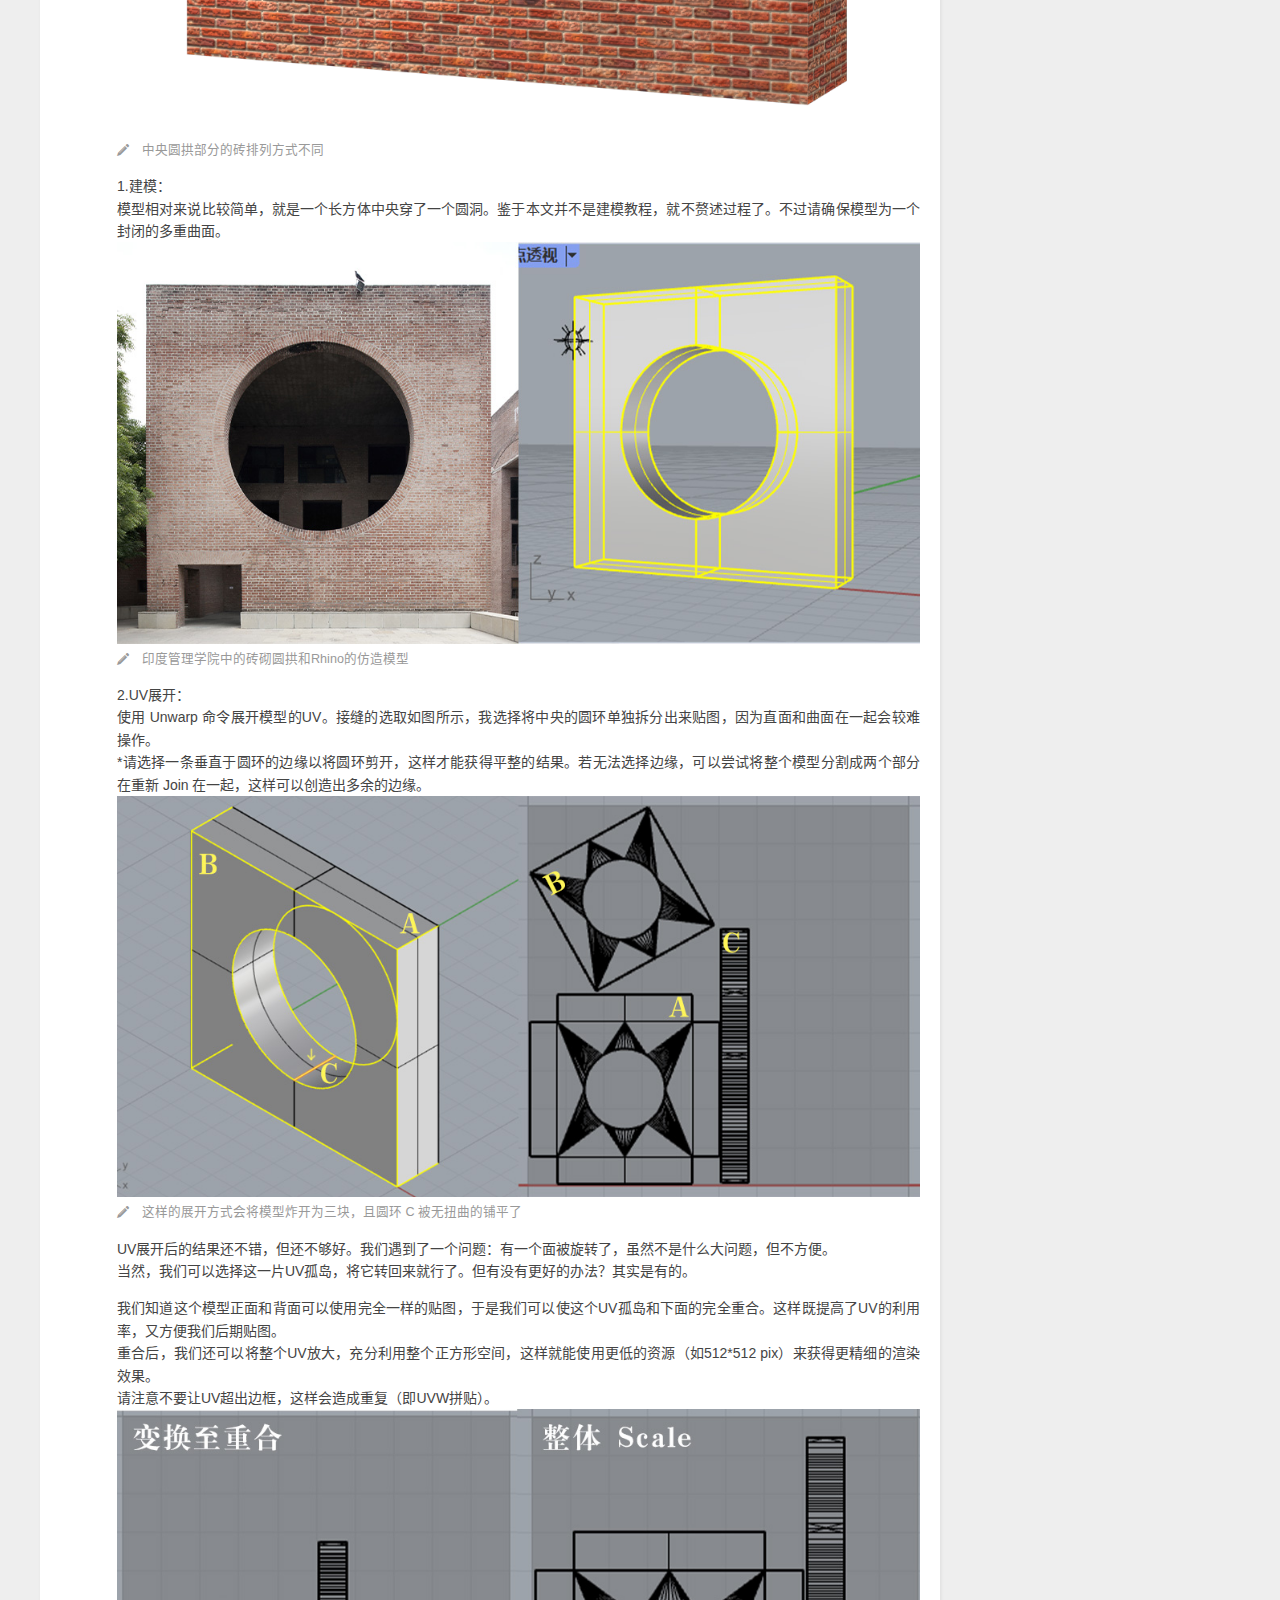
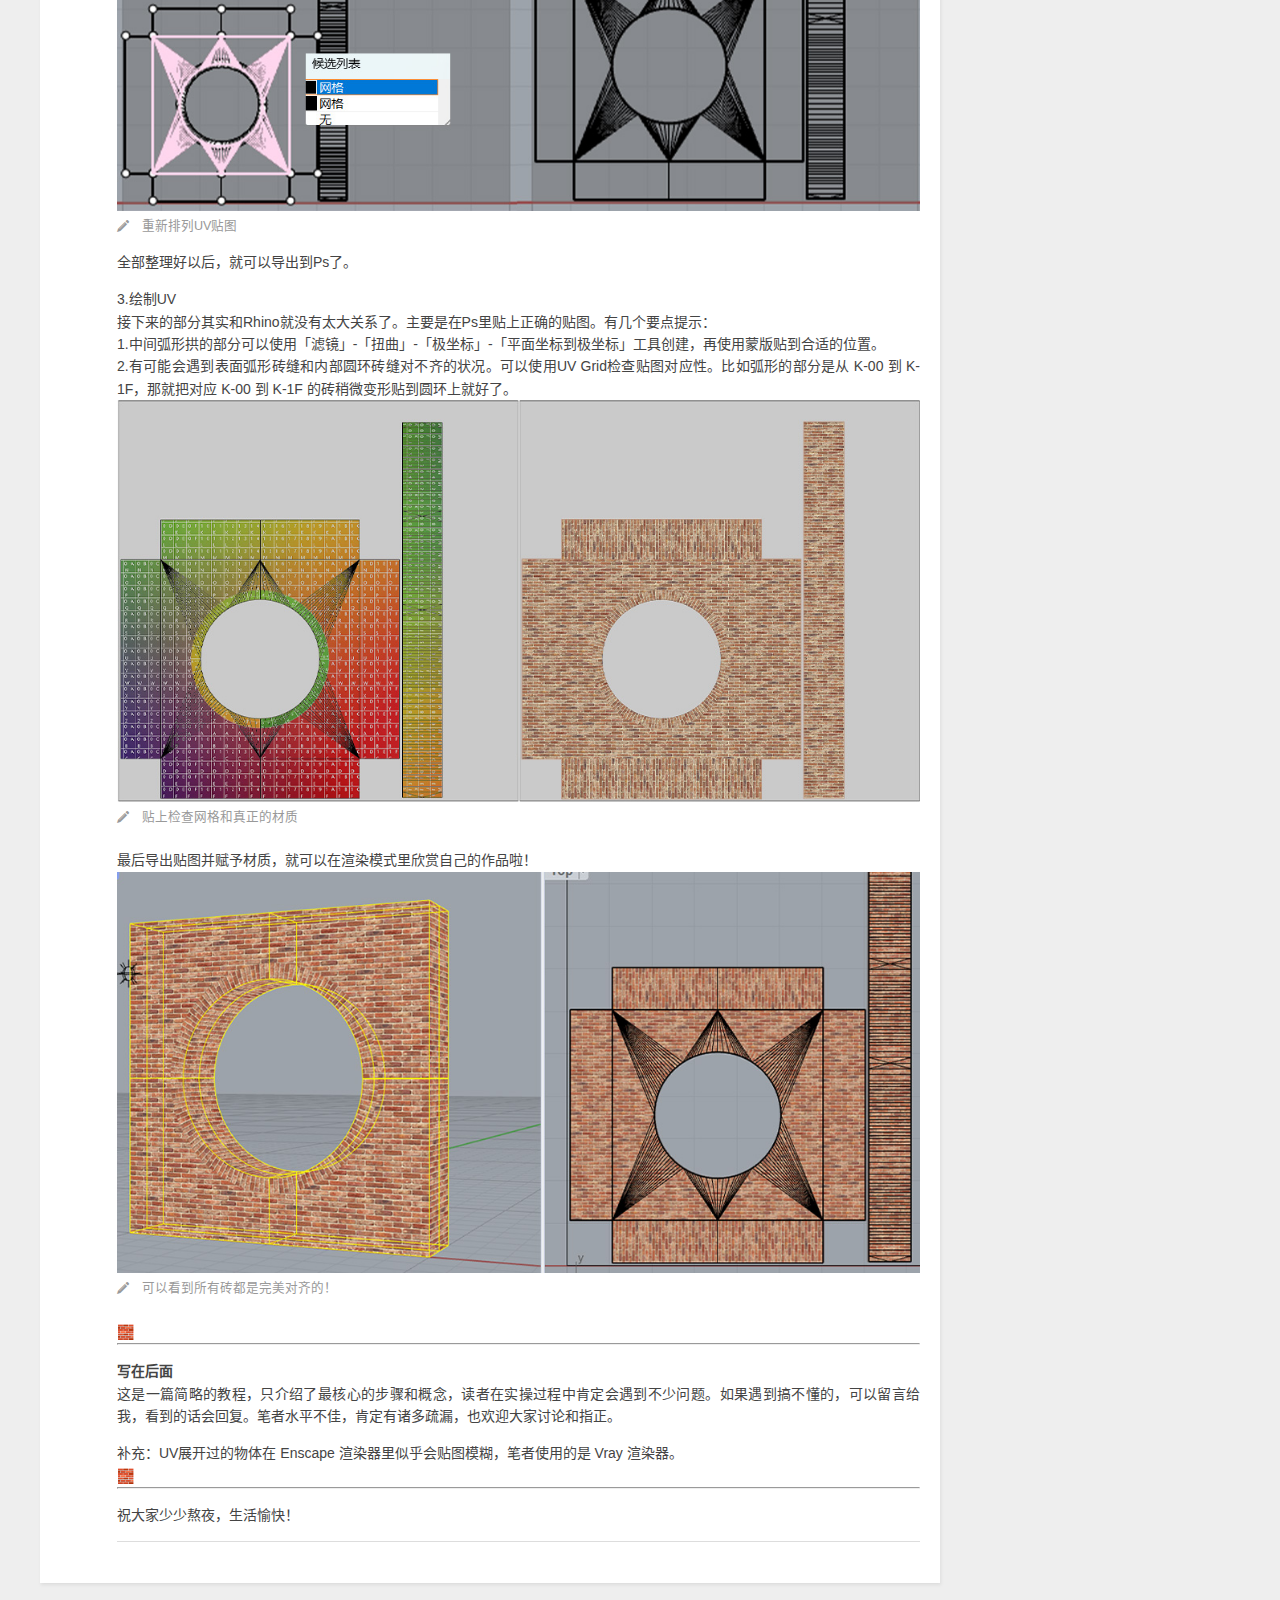
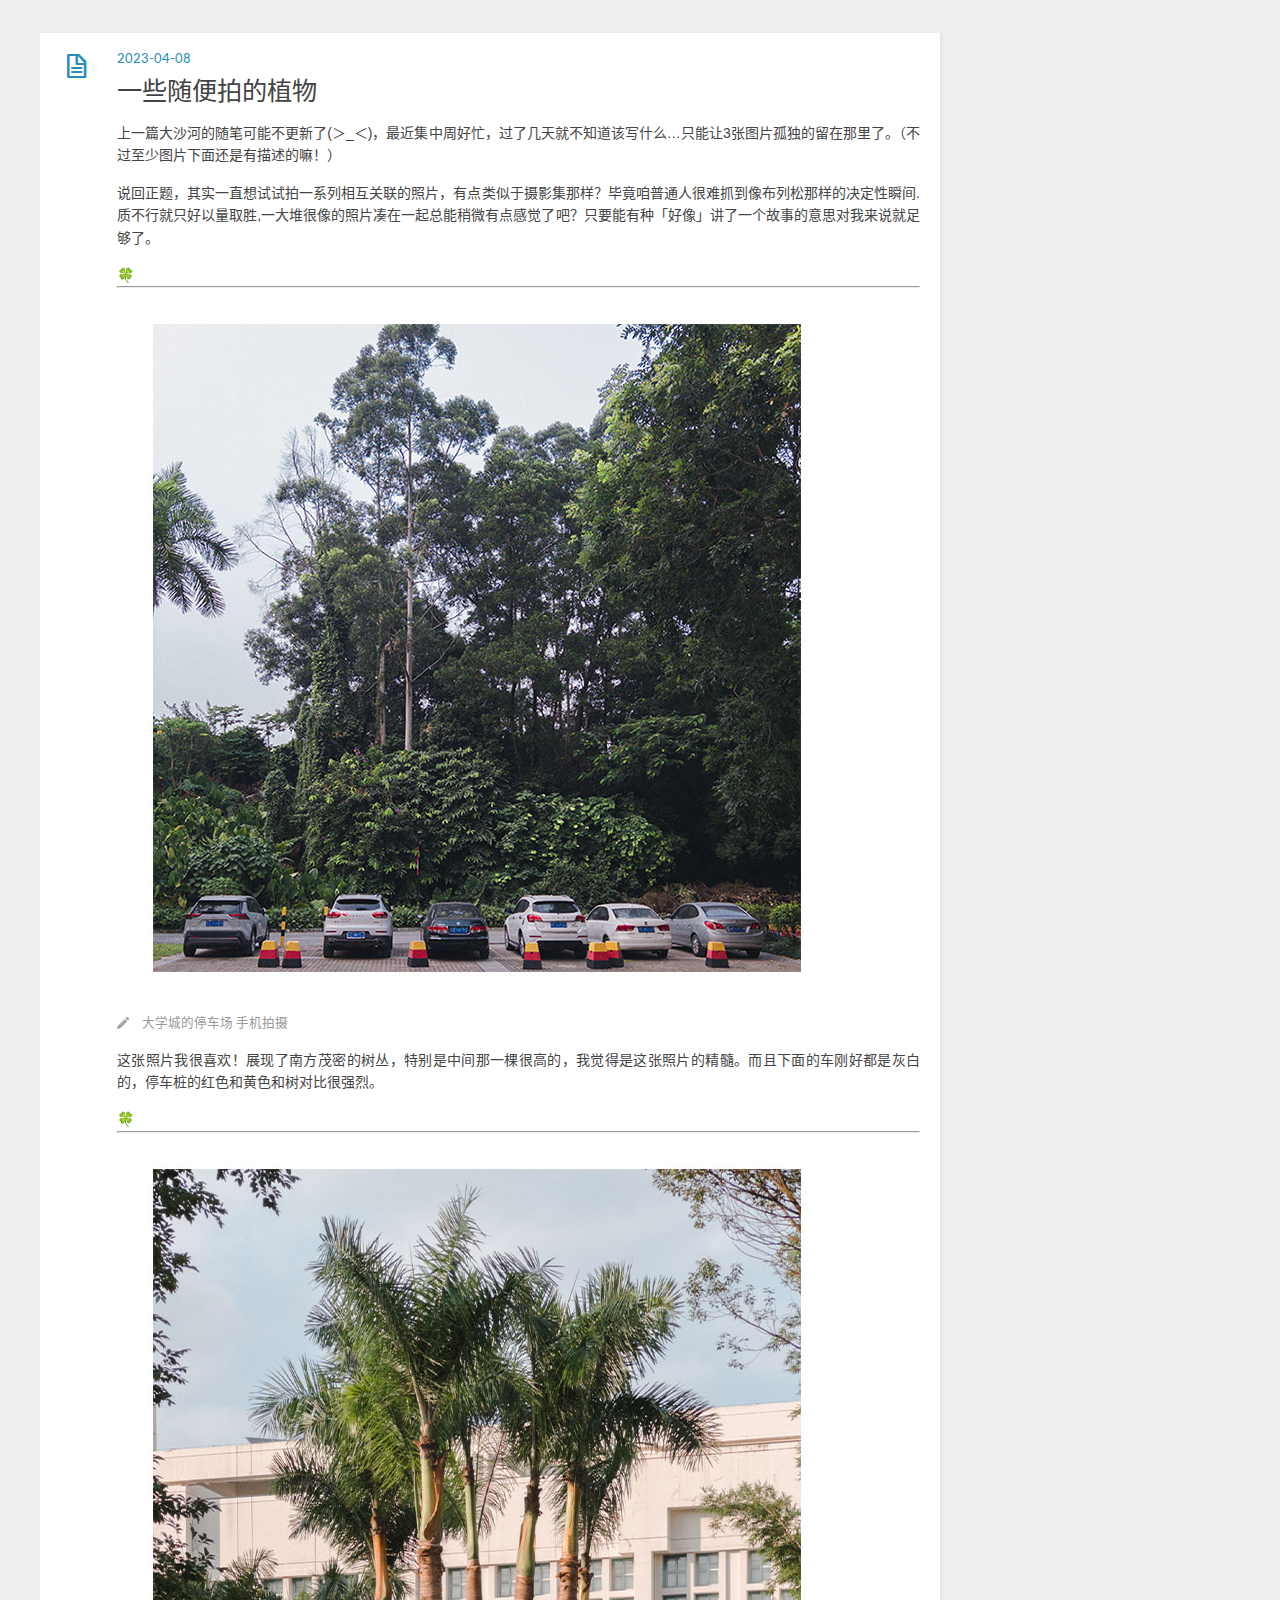
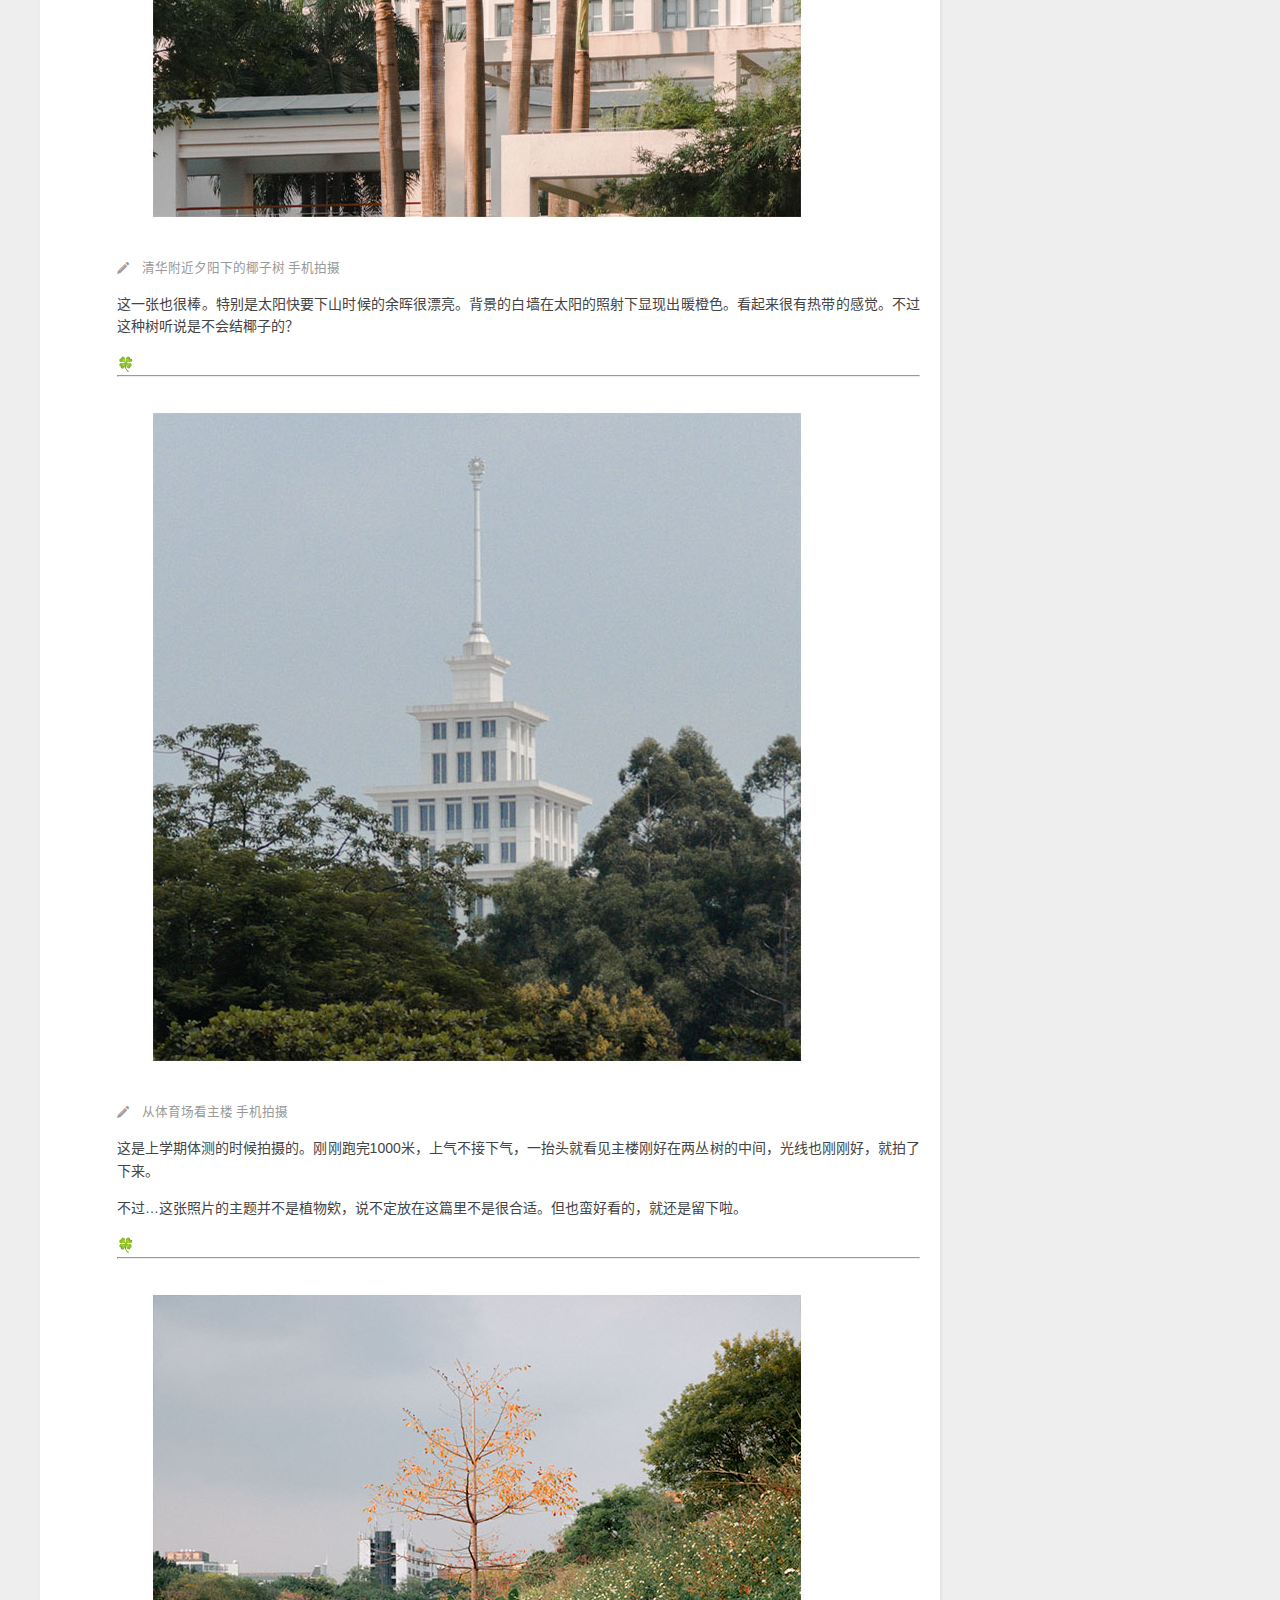
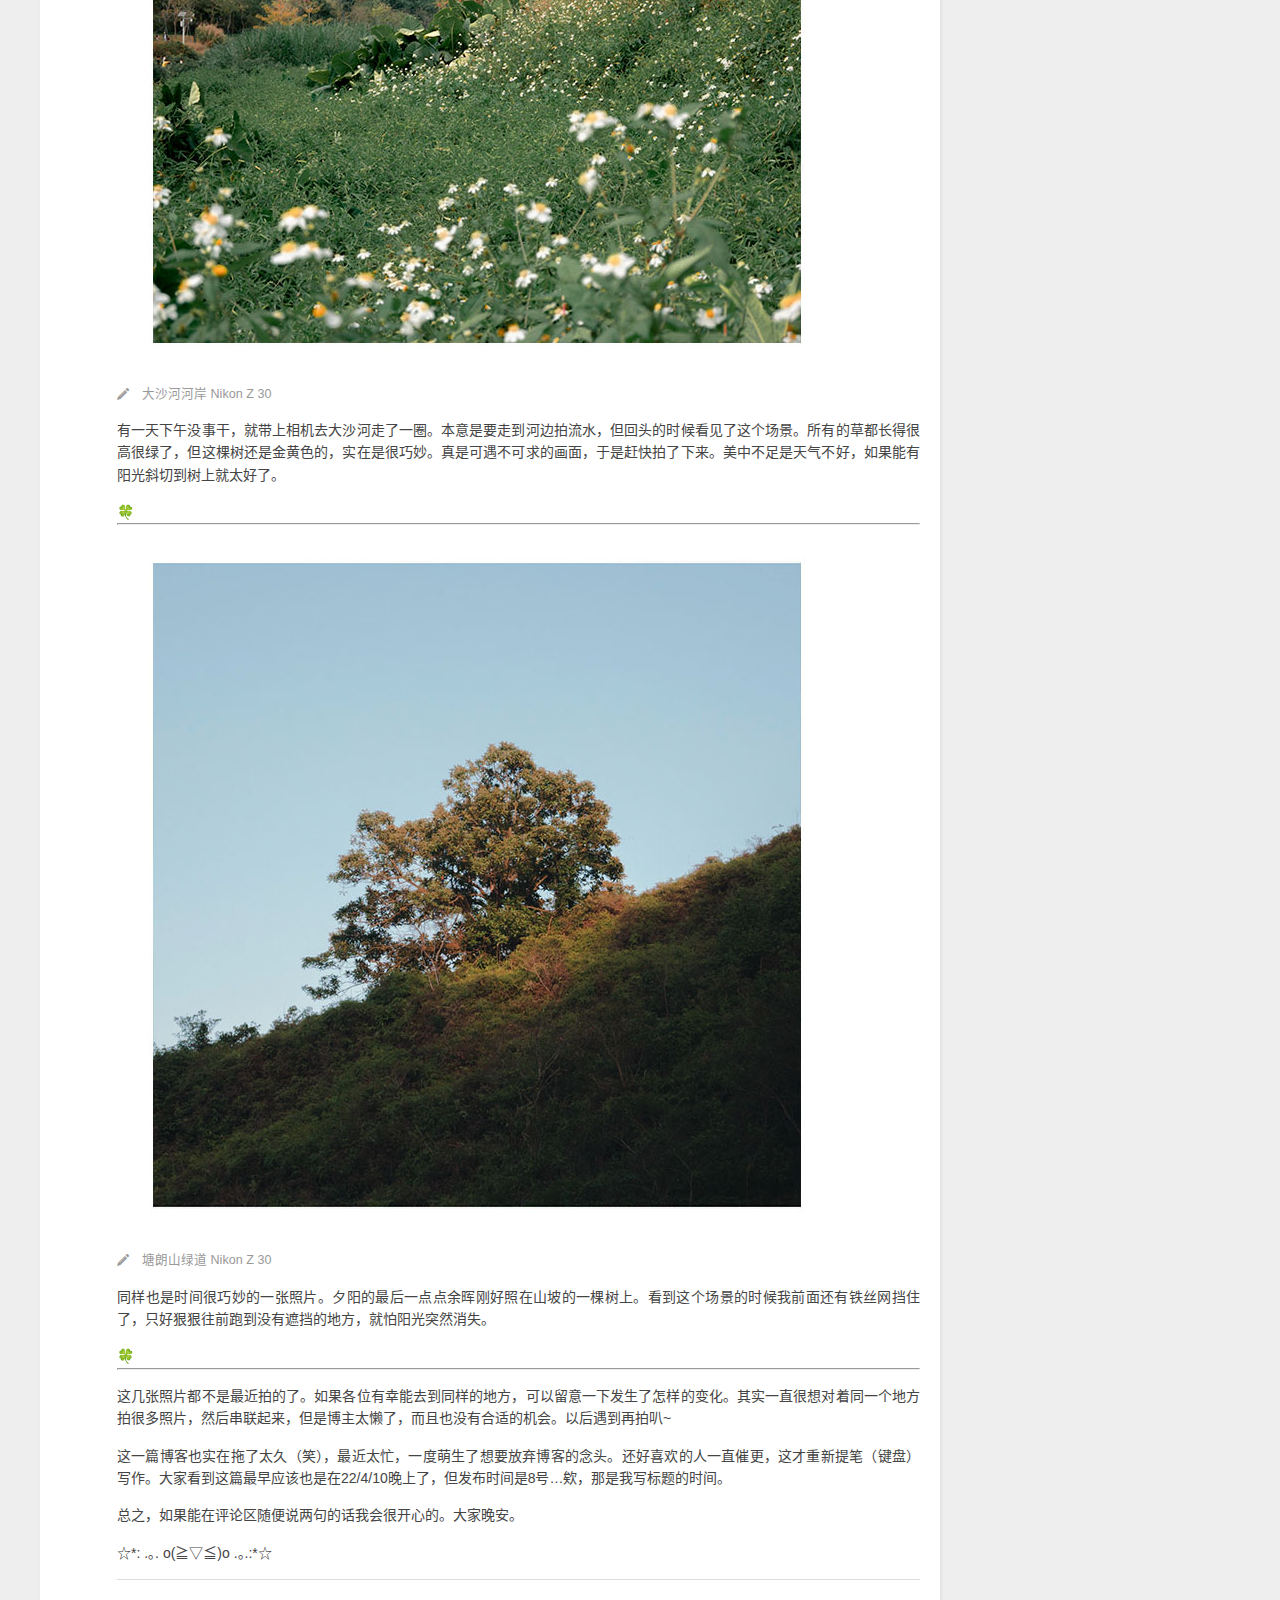
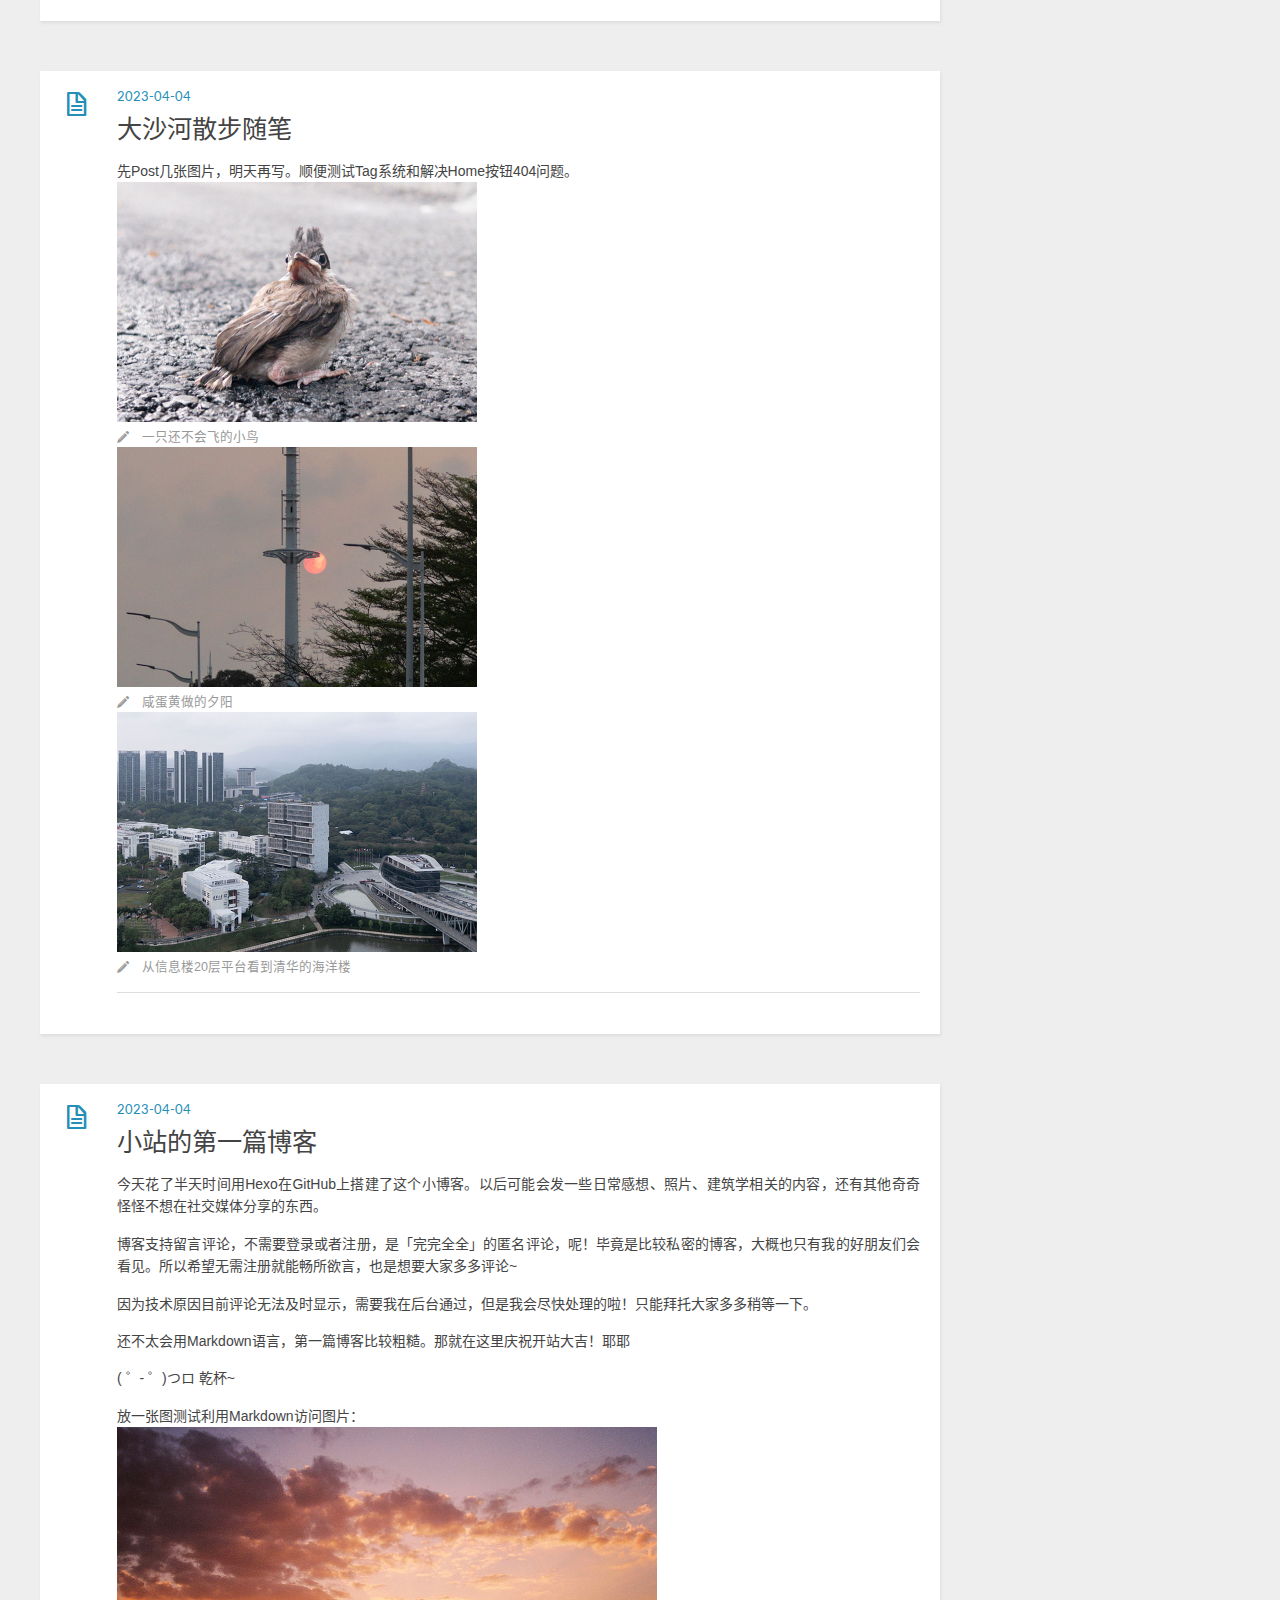
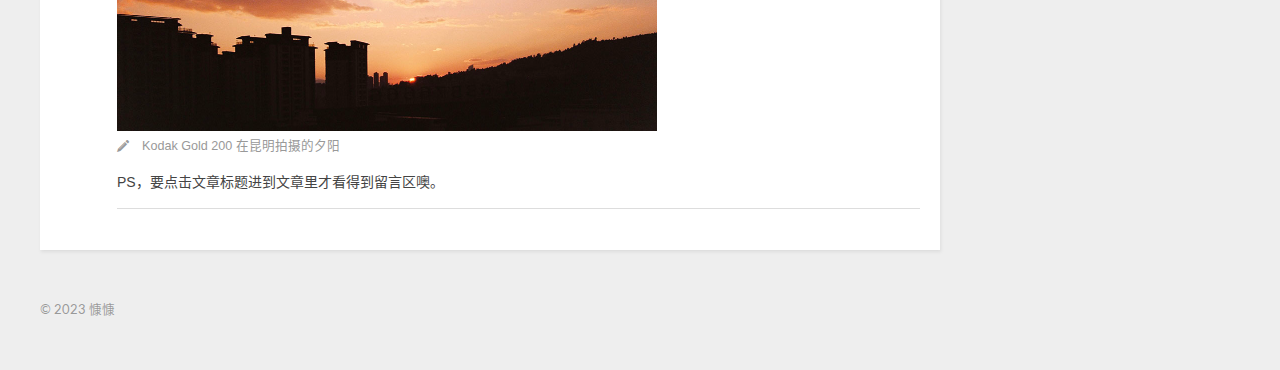
==== commit 6935d046: "Site updated: 2023-04-21 08:37:29" ====
--- a/index.html
+++ b/index.html
@@ -43,6 +43,71 @@
 </header>
   <div id="content" class="inner">
     <div id="main-col" class="alignleft"><div id="wrapper">
+  <article id="post-Rhino渲染原理浅谈-1-UV贴图" class="h-entry post" itemprop="blogPost" itemscope itemtype="https://schema.org/BlogPosting">
+  
+  <div class="post-content">
+    <header>
+      
+        <div class="icon"></div>
+        <time class="dt-published" datetime="2023-04-20T11:02:54.000Z"><a href="/2023/04/20/Rhino%E6%B8%B2%E6%9F%93%E5%8E%9F%E7%90%86%E6%B5%85%E8%B0%88-1-UV%E8%B4%B4%E5%9B%BE/">2023-04-20</a></time>
+      
+      
+  
+    <h1 class="title"><a href="/2023/04/20/Rhino%E6%B8%B2%E6%9F%93%E5%8E%9F%E7%90%86%E6%B5%85%E8%B0%88-1-UV%E8%B4%B4%E5%9B%BE/">Rhino渲染原理浅谈-UV贴图</a></h1>
+  
+
+    </header>
+    <div class="e-content entry" itemprop="articleBody">
+      
+        <p><strong>写在前面</strong><br>简单来说，UV贴图就是把一张2维图片（材质）包裹到3维模型（建筑）的过程。为了使这个过程正常运作，我们需要进行两个步骤：</p>
+<p>1.对模型UV展开：即将模型的所有面摊平到地面上，并合理放置在一起。<br>2.对展开的UV进行贴图：可以使用Ps等图片处理工具，在正确的位置（模型的某个面）画上正确的贴图。</p>
+<p>我使用的是Rhino 7，据说在Rhino 8里，UV贴图工作流会有巨大改进。不过目前Rhino 8仍然是WIP（Work In Progress）版本，不稳定且极其难以安装。故本篇文章使用Rhino 7作为例子。</p>
+<p>🧱</p>
+<hr>
+<p><strong>UV展开</strong><br>首先再回顾一下UV展开的概念，这里有一张图帮助理解。<br><img src="/images/UV1.jpg" alt="将UV想象为小心剪开礼盒包装的过程" width="1000" height="250" align="middle" /><br>在Rhino里，UV展开的结果基本上取决于接缝（即将两个面剪开的地方）的选取。UV展开应该尽量做到：</p>
+<p>1.展开的面拉伸、扭曲等变形在很小的可以接受的范围内。<br>2.接缝选取在正常视角下难以注意到的地方。</p>
+<p>我们可以使用 Unwarp 命令展开模型的UV，Rhino会要求选取接缝。个人认为的好方法是思考折纸如何创造你的模型。总之，多尝试。</p>
+<p>展开成功后使用 UVEditor 命令查看结果，Rhino会让你在你喜欢的地方画一个正方形，来显示展开的UV。<br>*如果Rhino让你画一个矩形（长宽不等），可能是接缝的选取有问题，请尽量让它成为正方形。</p>
+<p>这里是一个立方体的UV接缝选择(黄色亮边)和展开结果：<br><img src="/images/UV2.jpg" alt="小时候都做过骰子吧？其实是一样的原理" width="1000" height="500" align="middle" /></p>
+<p>到此，你已经成功展开了立方体的UV！可喜可贺，可喜可贺~<br>接下来我们学习如何给UV贴图。</p>
+<p>🧱</p>
+<hr>
+<p><strong>绘制UV</strong><br>使用任何你喜欢的方式导出那个有UV贴图的正方形，我使用的是日常导出线稿的模式。理想的大小是512*512、1024*1024、2048*2048等以此类推。也就是常说的0.5k、1k、2k贴图。取决于你渲染时该物体的重要性和里摄像机的距离。一般来说，远景和配景贴图可以较小，而主要的建筑或近景则需要稍微大一些。</p>
+<p>接下来我们进入Ps里，刚才导出的正方形可以作为参考线。请在你的UV贴图上任意作画（记得分图层），任何在展开的面范围内的东西最后都会体现在你的模型上，而在范围外的东西则会被忽略。这里我贴了一个骰子。<br>*你可以在右侧UV编辑器中选择「⚪使用贴图」，可以看到每个面和UV图的对应关系。<br><img src="/images/UV3.jpg" alt="在Ps中利用线稿对齐贴图" width="1500" height="500" align="middle" /></p>
+<p>贴好UV后导出为JPG或者PNG格式，记得关掉线稿图层。在Rhino里创建一个新材质，并将「贴图」下「颜色」一栏指定为你导出的贴图。选中物体后右键材质-赋予给物件，到此就大功告成啦！<br><img src="/images/UV4.jpg" alt="小时候都做过骰子吧？其实是一样的原理" width="1000" height="300" align="middle" /></p>
+<p>将视窗调整为渲染模式或在右侧UV编辑器中选择「⚪使用材质」，就可以看到结果了。透明、凹凸等通道也可以如法炮制。</p>
+<p>🧱</p>
+<hr>
+<p><strong>一个例子</strong><br>UV贴图常用于拥有复杂表面的物体，如接下来演示的这个案例。<br>使用砖砌筑拱形结构的时候，为了合理的受力，中间一圈靠近圆弧的部分会将砖沿圆心的放射线排列。在路易斯·康的「印度管理学院」中常见这样的结构。本案例将介绍如何使用UV贴图的技巧来进行正确的渲染。<br><img src="/images/UV0.png" alt="中央圆拱部分的砖排列方式不同" width="1024" height="1024" align="middle" /></p>
+<p>1.建模：<br>模型相对来说比较简单，就是一个长方体中央穿了一个圆洞。鉴于本文并不是建模教程，就不赘述过程了。不过请确保模型为一个封闭的多重曲面。<br><img src="/images/UV5.jpg" alt="印度管理学院中的砖砌圆拱和Rhino的仿造模型" width="1000" height="500" align="middle" /></p>
+<p>2.UV展开：<br>使用 Unwarp 命令展开模型的UV。接缝的选取如图所示，我选择将中央的圆环单独拆分出来贴图，因为直面和曲面在一起会较难操作。<br>*请选择一条垂直于圆环的边缘以将圆环剪开，这样才能获得平整的结果。若无法选择边缘，可以尝试将整个模型分割成两个部分在重新 Join 在一起，这样可以创造出多余的边缘。<br><img src="/images/UV6.jpg" alt="这样的展开方式会将模型炸开为三块，且圆环 C 被无扭曲的铺平了" width="1000" height="500" align="middle" /></p>
+<p>UV展开后的结果还不错，但还不够好。我们遇到了一个问题：有一个面被旋转了，虽然不是什么大问题，但不方便。<br>当然，我们可以选择这一片UV孤岛，将它转回来就行了。但有没有更好的办法？其实是有的。</p>
+<p>我们知道这个模型正面和背面可以使用完全一样的贴图，于是我们可以使这个UV孤岛和下面的完全重合。这样既提高了UV的利用率，又方便我们后期贴图。<br>重合后，我们还可以将整个UV放大，充分利用整个正方形空间，这样就能使用更低的资源（如512*512 pix）来获得更精细的渲染效果。<br>请注意不要让UV超出边框，这样会造成重复（即UVW拼贴）。</p>
+<img src="/images/UV7.jpg" alt="重新排列UV贴图" width="1000" height="500" align="middle" />
+
+<p>全部整理好以后，就可以导出到Ps了。</p>
+<p>3.绘制UV<br>接下来的部分其实和Rhino就没有太大关系了。主要是在Ps里贴上正确的贴图。有几个要点提示：<br>1.中间弧形拱的部分可以使用「滤镜」-「扭曲」-「极坐标」-「平面坐标到极坐标」工具创建，再使用蒙版贴到合适的位置。<br>2.有可能会遇到表面弧形砖缝和内部圆环砖缝对不齐的状况。可以使用UV Grid检查贴图对应性。比如弧形的部分是从 K-00 到 K-1F，那就把对应 K-00 到 K-1F 的砖稍微变形贴到圆环上就好了。<br><img src="/images/UV8.jpg" alt="贴上检查网格和真正的材质" width="1000" height="500" align="middle" /><br>最后导出贴图并赋予材质，就可以在渲染模式里欣赏自己的作品啦！<br><img src="/images/UV9.jpg" alt="可以看到所有砖都是完美对齐的！" width="1000" height="500" align="middle" /><br>🧱</p>
+<hr>
+<p><strong>写在后面</strong><br>这是一篇简略的教程，只介绍了最核心的步骤和概念，读者在实操过程中肯定会遇到不少问题。如果遇到搞不懂的，可以留言给我，看到的话会回复。笔者水平不佳，肯定有诸多疏漏，也欢迎大家讨论和指正。</p>
+<p>补充：UV展开过的物体在 Enscape 渲染器里似乎会贴图模糊，笔者使用的是 Vray 渲染器。<br>🧱</p>
+<hr>
+<p>祝大家少少熬夜，生活愉快！</p>
+
+      
+    </div>
+    <footer>
+      
+        
+        
+      
+      <div class="clearfix"></div>
+    </footer>
+  </div>
+</article>
+
+
+
+
   <article id="post-一些随便拍的植物" class="h-entry post" itemprop="blogPost" itemscope itemtype="https://schema.org/BlogPosting">
   
   <div class="post-content">
@@ -207,6 +272,8 @@
   
     <li><a href="/tags/%E5%85%AC%E5%91%8A/">公告</a><small>1</small></li>
   
+    <li><a href="/tags/%E5%BB%BA%E7%AD%91%E5%AD%A6%E7%9B%B8%E5%85%B3/">建筑学相关</a><small>1</small></li>
+  
     <li><a href="/tags/%E9%9A%8F%E7%AC%94/">随笔</a><small>2</small></li>
   
   </ul>
